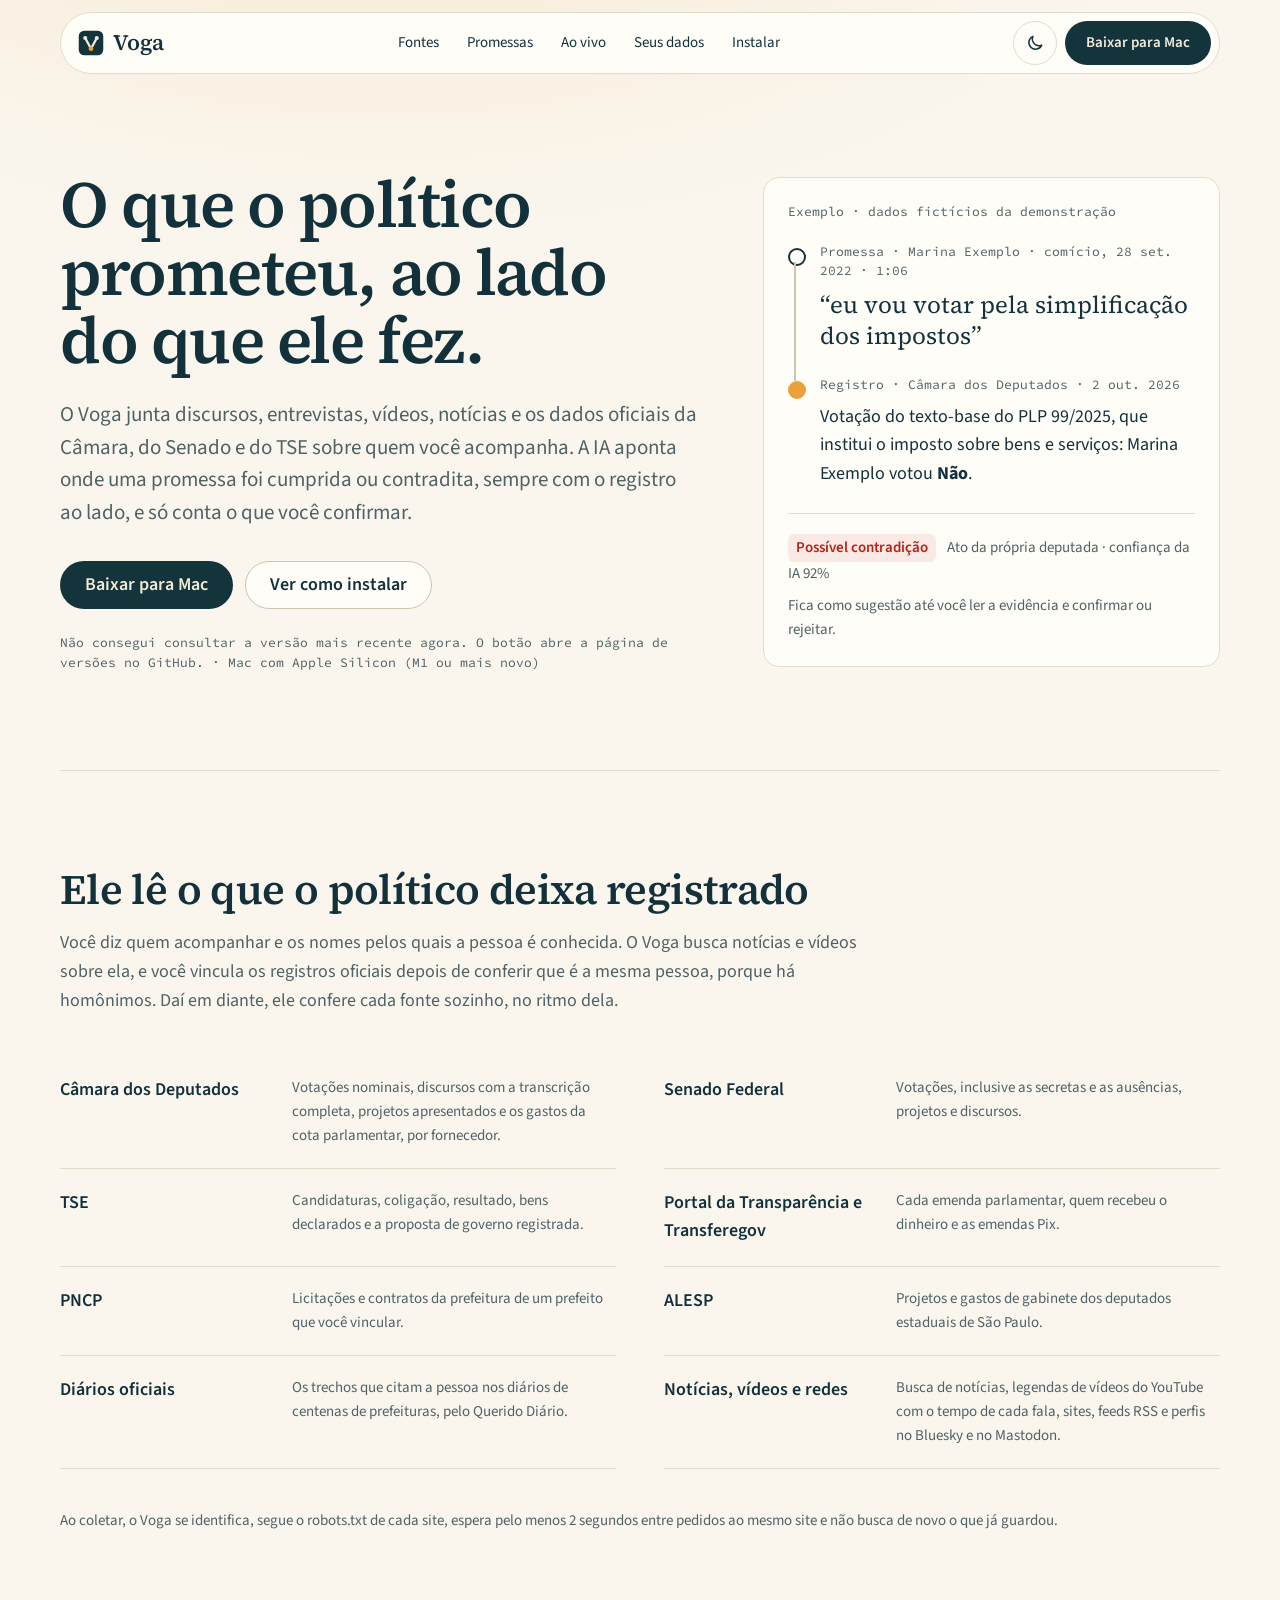
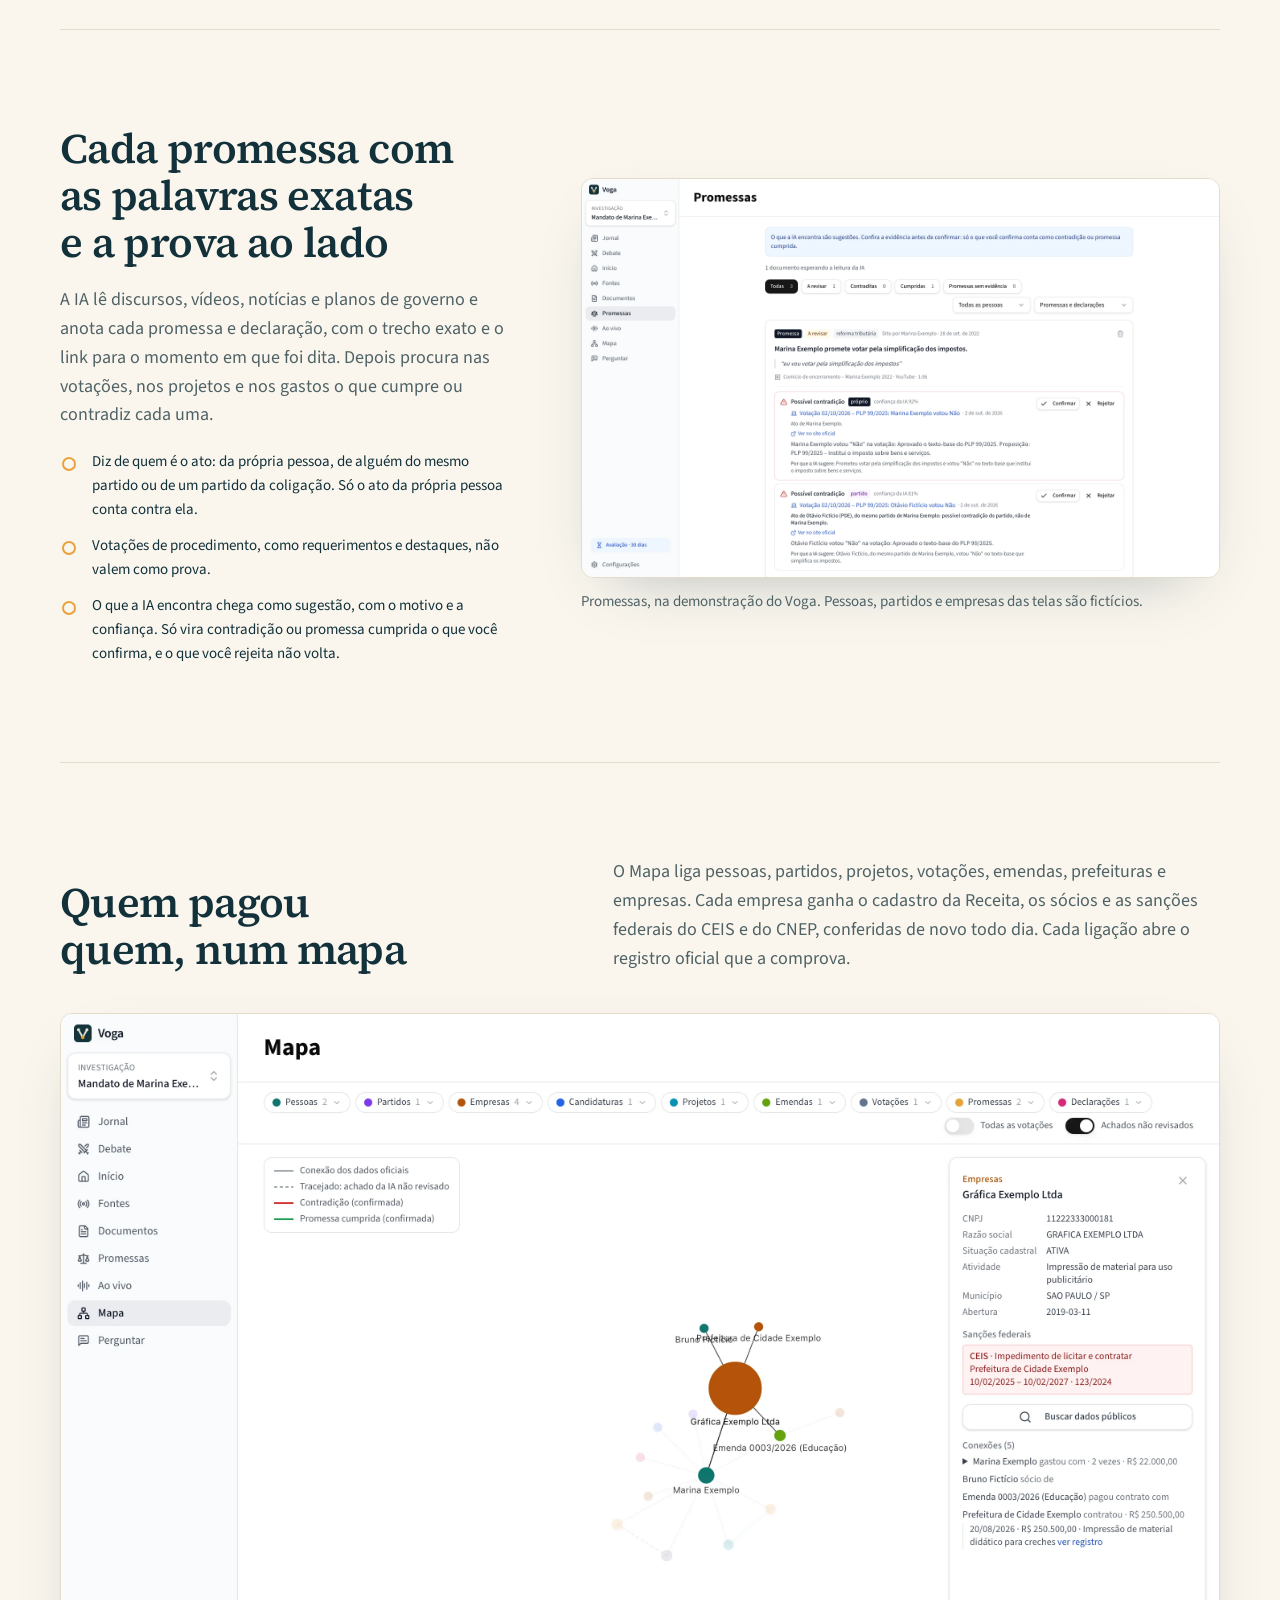
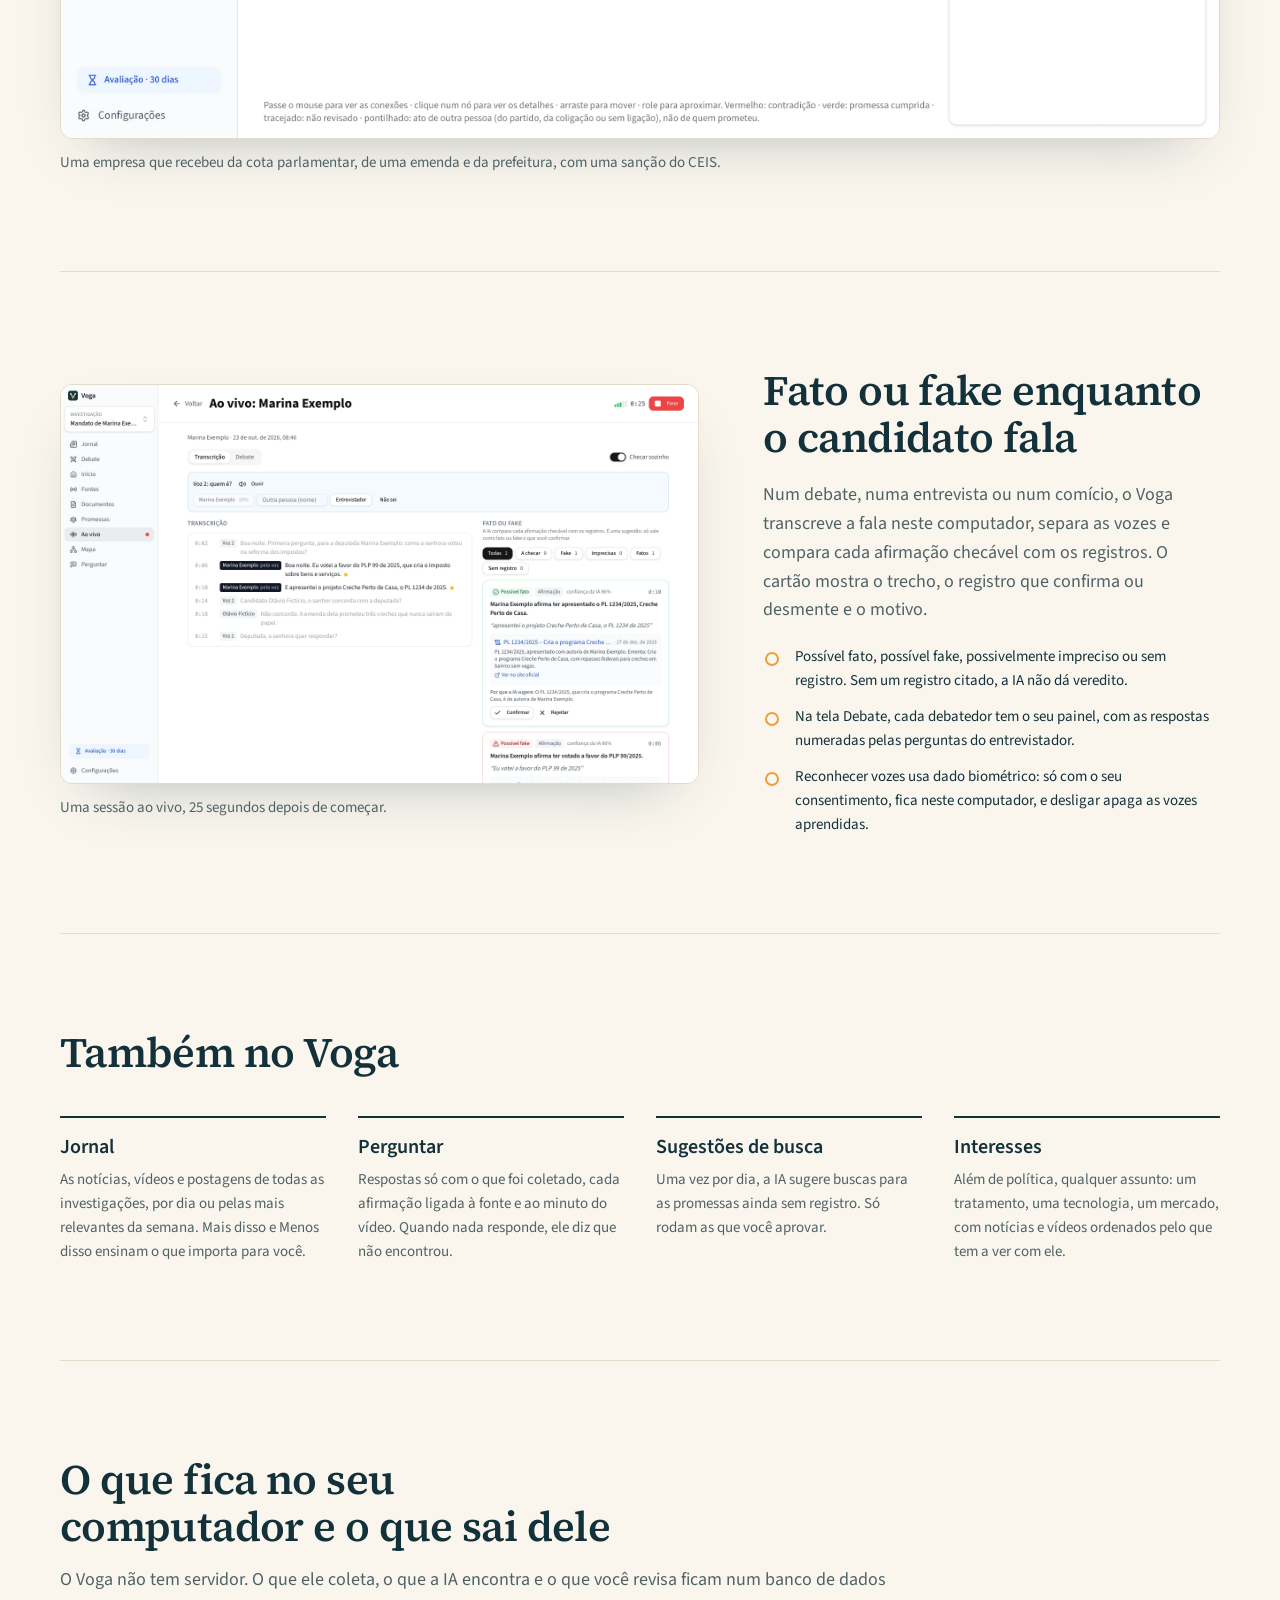
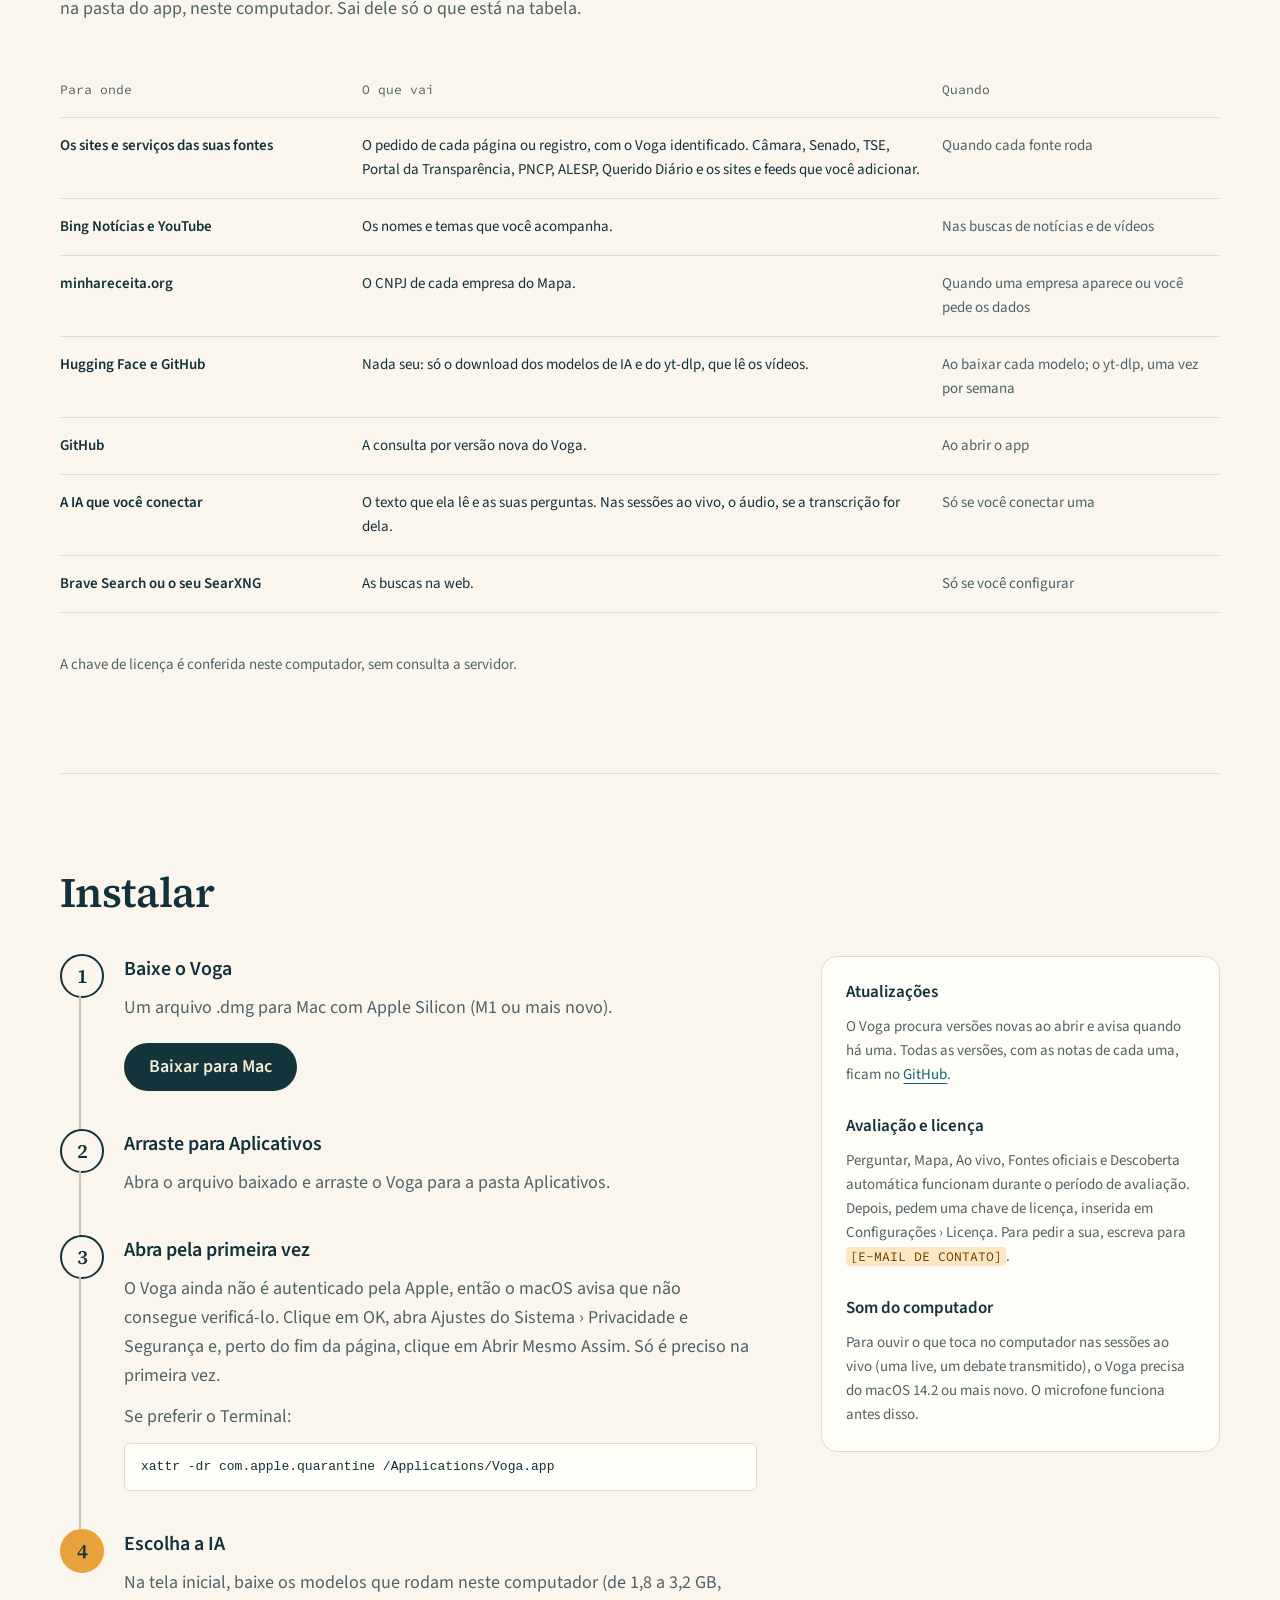
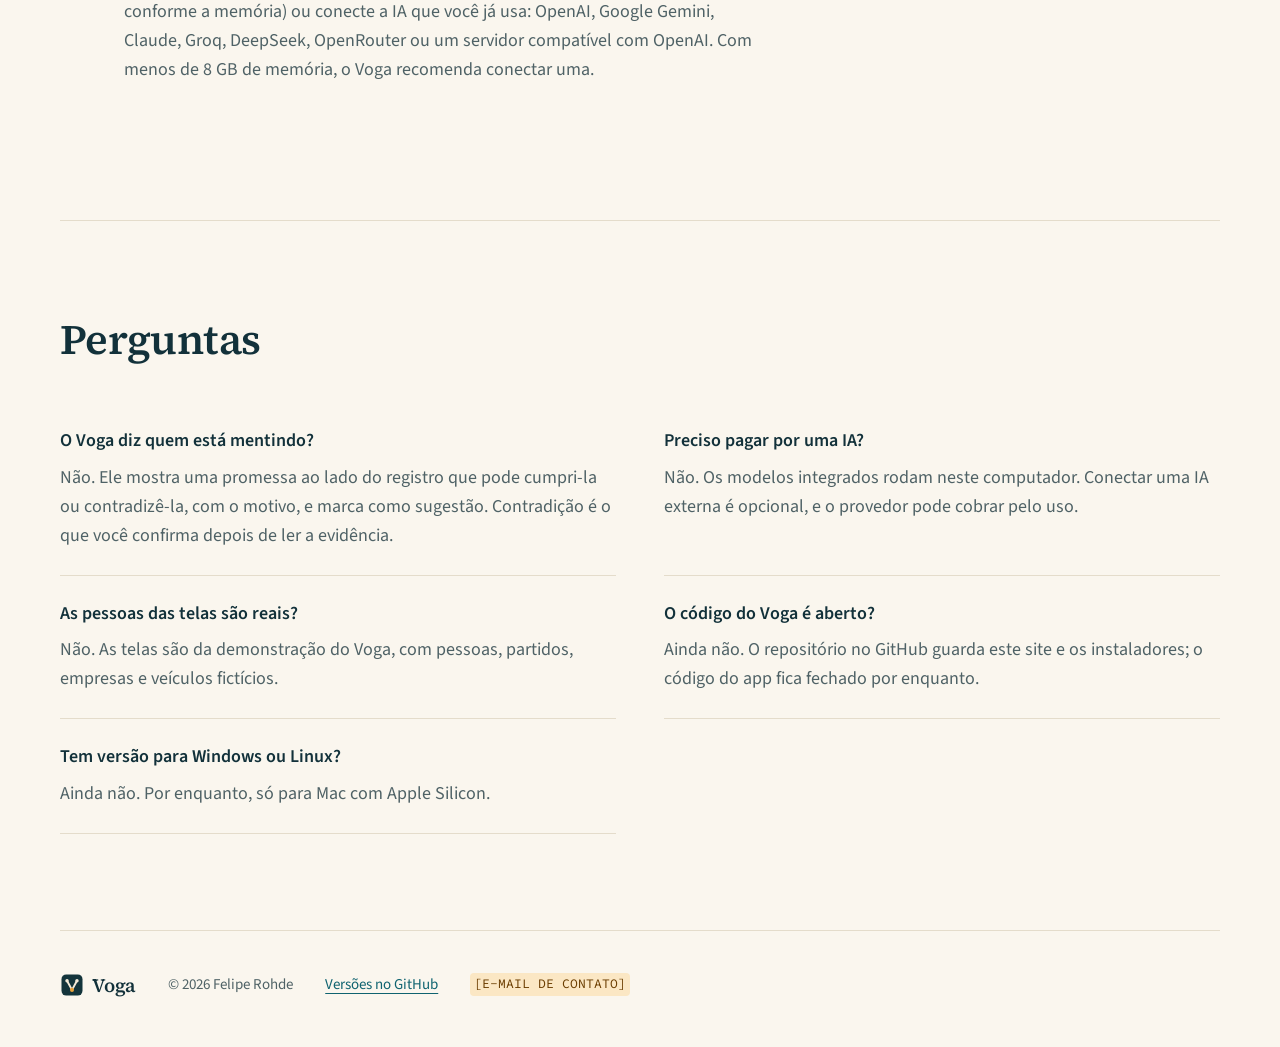
==== site/index.html @ 721013d9 "Voga site" ====
<!doctype html>
<html lang="pt-BR">
<head>
	<meta charset="utf-8">
	<meta name="viewport" content="width=device-width, initial-scale=1">
	<title>Voga: o que o político prometeu, ao lado do que ele fez</title>
	<meta name="description" content="App para Mac que acompanha políticos brasileiros: junta discursos, vídeos, notícias e os dados oficiais da Câmara, do Senado e do TSE e aponta onde uma promessa foi cumprida ou contradita, com o registro ao lado.">
	<link rel="canonical" href="https://feliperohde.github.io/voga/">
	<meta property="og:type" content="website">
	<meta property="og:locale" content="pt_BR">
	<meta property="og:title" content="Voga: o que o político prometeu, ao lado do que ele fez">
	<meta property="og:description" content="Promessas, votos, projetos, gastos e emendas lado a lado, com a prova. Para Mac, com a IA rodando no próprio computador.">
	<meta property="og:url" content="https://feliperohde.github.io/voga/">
	<meta property="og:image" content="https://feliperohde.github.io/voga/screenshots/claims-light.webp">
	<meta name="color-scheme" content="light dark">
	<meta name="theme-color" content="#faf6ee" media="(prefers-color-scheme: light)">
	<meta name="theme-color" content="#0d2329" media="(prefers-color-scheme: dark)">
	<link rel="icon" href="voga-mark.svg" type="image/svg+xml">
	<link rel="icon" href="favicon.png" type="image/png" sizes="32x32">
	<link rel="apple-touch-icon" href="apple-touch-icon.png">
	<link rel="preload" href="fonts/source-serif-4-latin-wght-normal.woff2" as="font" type="font/woff2" crossorigin>
	<link rel="preload" href="fonts/source-sans-3-latin-wght-normal.woff2" as="font" type="font/woff2" crossorigin>
	<link rel="stylesheet" href="styles.css">
	<!-- The visitor's theme, before paint; without one, the CSS follows the system -->
	<script>try { var t = localStorage.getItem('voga-site-theme'); if (t === 'light' || t === 'dark') document.documentElement.dataset.theme = t; } catch (e) {}</script>
	<script type="application/ld+json">{"@context":"https://schema.org","@type":"SoftwareApplication","name":"Voga","operatingSystem":"macOS","applicationCategory":"ReferenceApplication","inLanguage":"pt-BR","url":"https://feliperohde.github.io/voga/","downloadUrl":"https://github.com/feliperohde/voga/releases/latest"}</script>
	<script src="main.js" defer></script>
</head>
<body>
	<a class="skip" href="#main">Pular para o conteúdo</a>

	<header class="header">
		<div class="header-pill">
			<a class="wordmark" href="#top" aria-label="Voga, início da página">
				<img src="voga-mark.svg" alt="" width="28" height="28">Voga
			</a>
			<nav class="nav" aria-label="Seções">
				<a href="#fontes">Fontes</a>
				<a href="#promessas">Promessas</a>
				<a href="#ao-vivo">Ao vivo</a>
				<a href="#dados">Seus dados</a>
				<a href="#instalar">Instalar</a>
			</nav>
			<div class="header-actions">
				<button class="theme-toggle" type="button" data-theme-toggle aria-label="Usar o tema escuro">
					<svg class="icon-moon" viewBox="0 0 24 24" aria-hidden="true"><path d="M20 14.5A8 8 0 0 1 9.5 4a8 8 0 1 0 10.5 10.5Z"/></svg>
					<svg class="icon-sun" viewBox="0 0 24 24" aria-hidden="true"><circle cx="12" cy="12" r="4"/><path d="M12 2.5v2.5M12 19v2.5M2.5 12H5M19 12h2.5M5.3 5.3l1.8 1.8M16.9 16.9l1.8 1.8M5.3 18.7l1.8-1.8M16.9 7.1l1.8-1.8"/></svg>
				</button>
				<a class="button button-small header-download" href="https://github.com/feliperohde/voga/releases/latest" data-download>Baixar para Mac</a>
				<details class="menu">
					<summary aria-label="Abrir o menu"><span class="menu-label">Menu</span><svg viewBox="0 0 24 24" aria-hidden="true"><path d="M4 7h16M4 12h16M4 17h16"/></svg></summary>
					<nav class="menu-panel" aria-label="Seções">
						<a href="#fontes">Fontes</a>
						<a href="#promessas">Promessas</a>
						<a href="#ao-vivo">Ao vivo</a>
						<a href="#dados">Seus dados</a>
						<a href="#instalar">Instalar</a>
						<a class="button" href="https://github.com/feliperohde/voga/releases/latest" data-download>Baixar para Mac</a>
					</nav>
				</details>
			</div>
		</div>
	</header>

	<main id="main">
		<section class="rail hero" id="top">
			<div class="hero-text">
				<h1>O que o político prometeu, ao lado do que ele fez.</h1>
				<p class="lead">O Voga junta discursos, entrevistas, vídeos, notícias e os dados oficiais da Câmara, do Senado e do TSE sobre quem você acompanha. A IA aponta onde uma promessa foi cumprida ou contradita, sempre com o registro ao lado, e só conta o que você confirmar.</p>
				<div class="actions">
					<a class="button" href="https://github.com/feliperohde/voga/releases/latest" data-download>Baixar para Mac</a>
					<a class="button secondary" href="#instalar">Ver como instalar</a>
				</div>
				<p class="download-meta" data-release-meta aria-live="polite">Mac com Apple Silicon (M1 ou mais novo)</p>
			</div>

			<figure class="example" aria-label="Exemplo de promessa ligada a um registro">
				<figcaption class="mono example-label">Exemplo · dados fictícios da demonstração</figcaption>
				<div class="link-chain">
					<div class="node node-claim">
						<p class="mono node-meta">Promessa · Marina Exemplo · comício, 28 set. 2022 · 1:06</p>
						<blockquote>“eu vou votar pela simplificação dos impostos”</blockquote>
					</div>
					<div class="node node-record">
						<p class="mono node-meta">Registro · Câmara dos Deputados · 2 out. 2026</p>
						<p class="record">Votação do texto-base do PLP 99/2025, que institui o imposto sobre bens e serviços: Marina Exemplo votou <strong>Não</strong>.</p>
					</div>
				</div>
				<div class="verdict">
					<p><span class="status status-against">Possível contradição</span> Ato da própria deputada · confiança da IA 92%</p>
					<p class="verdict-note">Fica como sugestão até você ler a evidência e confirmar ou rejeitar.</p>
				</div>
			</figure>
		</section>

		<section class="rail section" id="fontes">
			<div class="section-head">
				<h2>Ele lê o que o político deixa registrado</h2>
				<p>Você diz quem acompanhar e os nomes pelos quais a pessoa é conhecida. O Voga busca notícias e vídeos sobre ela, e você vincula os registros oficiais depois de conferir que é a mesma pessoa, porque há homônimos. Daí em diante, ele confere cada fonte sozinho, no ritmo dela.</p>
			</div>
			<dl class="sources">
				<div><dt>Câmara dos Deputados</dt><dd>Votações nominais, discursos com a transcrição completa, projetos apresentados e os gastos da cota parlamentar, por fornecedor.</dd></div>
				<div><dt>Senado Federal</dt><dd>Votações, inclusive as secretas e as ausências, projetos e discursos.</dd></div>
				<div><dt>TSE</dt><dd>Candidaturas, coligação, resultado, bens declarados e a proposta de governo registrada.</dd></div>
				<div><dt>Portal da Transparência e Transferegov</dt><dd>Cada emenda parlamentar, quem recebeu o dinheiro e as emendas Pix.</dd></div>
				<div><dt>PNCP</dt><dd>Licitações e contratos da prefeitura de um prefeito que você vincular.</dd></div>
				<div><dt>ALESP</dt><dd>Projetos e gastos de gabinete dos deputados estaduais de São Paulo.</dd></div>
				<div><dt>Diários oficiais</dt><dd>Os trechos que citam a pessoa nos diários de centenas de prefeituras, pelo Querido Diário.</dd></div>
				<div><dt>Notícias, vídeos e redes</dt><dd>Busca de notícias, legendas de vídeos do YouTube com o tempo de cada fala, sites, feeds RSS e perfis no Bluesky e no Mastodon.</dd></div>
			</dl>
			<p class="small">Ao coletar, o Voga se identifica, segue o robots.txt de cada site, espera pelo menos 2 segundos entre pedidos ao mesmo site e não busca de novo o que já guardou.</p>
		</section>

		<section class="rail section split" id="promessas">
			<div class="split-text">
				<h2>Cada promessa com as palavras exatas e a prova ao lado</h2>
				<p>A IA lê discursos, vídeos, notícias e planos de governo e anota cada promessa e declaração, com o trecho exato e o link para o momento em que foi dita. Depois procura nas votações, nos projetos e nos gastos o que cumpre ou contradiz cada uma.</p>
				<ul class="points">
					<li>Diz de quem é o ato: da própria pessoa, de alguém do mesmo partido ou de um partido da coligação. Só o ato da própria pessoa conta contra ela.</li>
					<li>Votações de procedimento, como requerimentos e destaques, não valem como prova.</li>
					<li>O que a IA encontra chega como sugestão, com o motivo e a confiança. Só vira contradição ou promessa cumprida o que você confirma, e o que você rejeita não volta.</li>
				</ul>
			</div>
			<figure class="shot">
				<img class="light" src="screenshots/claims-light.webp" width="2880" height="1800" loading="lazy" alt="Tela Promessas do Voga: a promessa de votar pela simplificação dos impostos, com duas possíveis contradições, cada uma com a votação, o motivo e os botões Confirmar e Rejeitar.">
				<img class="dark" src="screenshots/claims-dark.webp" width="2880" height="1800" loading="lazy" alt="Tela Promessas do Voga: a promessa de votar pela simplificação dos impostos, com duas possíveis contradições, cada uma com a votação, o motivo e os botões Confirmar e Rejeitar.">
				<figcaption>Promessas, na demonstração do Voga. Pessoas, partidos e empresas das telas são fictícios.</figcaption>
			</figure>
		</section>

		<section class="rail section" id="mapa">
			<div class="section-head section-head-wide">
				<h2>Quem pagou quem, num mapa</h2>
				<p>O Mapa liga pessoas, partidos, projetos, votações, emendas, prefeituras e empresas. Cada empresa ganha o cadastro da Receita, os sócios e as sanções federais do CEIS e do CNEP, conferidas de novo todo dia. Cada ligação abre o registro oficial que a comprova.</p>
			</div>
			<figure class="shot shot-wide">
				<img class="light" src="screenshots/map-light.webp" width="2880" height="1800" loading="lazy" alt="Mapa do Voga com uma gráfica aberta no painel: razão social, situação ativa, atividade, uma sanção do CEIS, o sócio e os pagamentos de gabinete, de emenda e de contrato da prefeitura.">
				<img class="dark" src="screenshots/map-dark.webp" width="2880" height="1800" loading="lazy" alt="Mapa do Voga com uma gráfica aberta no painel: razão social, situação ativa, atividade, uma sanção do CEIS, o sócio e os pagamentos de gabinete, de emenda e de contrato da prefeitura.">
				<figcaption>Uma empresa que recebeu da cota parlamentar, de uma emenda e da prefeitura, com uma sanção do CEIS.</figcaption>
			</figure>
		</section>

		<section class="rail section split split-reverse" id="ao-vivo">
			<div class="split-text">
				<h2>Fato ou fake enquanto o candidato fala</h2>
				<p>Num debate, numa entrevista ou num comício, o Voga transcreve a fala neste computador, separa as vozes e compara cada afirmação checável com os registros. O cartão mostra o trecho, o registro que confirma ou desmente e o motivo.</p>
				<ul class="points">
					<li>Possível fato, possível fake, possivelmente impreciso ou sem registro. Sem um registro citado, a IA não dá veredito.</li>
					<li>Na tela Debate, cada debatedor tem o seu painel, com as respostas numeradas pelas perguntas do entrevistador.</li>
					<li>Reconhecer vozes usa dado biométrico: só com o seu consentimento, fica neste computador, e desligar apaga as vozes aprendidas.</li>
				</ul>
			</div>
			<figure class="shot">
				<img class="light" src="screenshots/live-light.webp" width="2880" height="1800" loading="lazy" alt="Sessão ao vivo do Voga: a transcrição com quem disse cada fala, a pergunta Voz 2: quem é?, e cartões de possível fato e possível fake com o projeto de lei citado.">
				<img class="dark" src="screenshots/live-dark.webp" width="2880" height="1800" loading="lazy" alt="Sessão ao vivo do Voga: a transcrição com quem disse cada fala, a pergunta Voz 2: quem é?, e cartões de possível fato e possível fake com o projeto de lei citado.">
				<figcaption>Uma sessão ao vivo, 25 segundos depois de começar.</figcaption>
			</figure>
		</section>

		<section class="rail section" id="mais">
			<h2>Também no Voga</h2>
			<ul class="more">
				<li><h3>Jornal</h3><p>As notícias, vídeos e postagens de todas as investigações, por dia ou pelas mais relevantes da semana. Mais disso e Menos disso ensinam o que importa para você.</p></li>
				<li><h3>Perguntar</h3><p>Respostas só com o que foi coletado, cada afirmação ligada à fonte e ao minuto do vídeo. Quando nada responde, ele diz que não encontrou.</p></li>
				<li><h3>Sugestões de busca</h3><p>Uma vez por dia, a IA sugere buscas para as promessas ainda sem registro. Só rodam as que você aprovar.</p></li>
				<li><h3>Interesses</h3><p>Além de política, qualquer assunto: um tratamento, uma tecnologia, um mercado, com notícias e vídeos ordenados pelo que tem a ver com ele.</p></li>
			</ul>
		</section>

		<section class="rail section" id="dados">
			<div class="section-head">
				<h2>O que fica no seu computador e o que sai dele</h2>
				<p>O Voga não tem servidor. O que ele coleta, o que a IA encontra e o que você revisa ficam num banco de dados na pasta do app, neste computador. Sai dele só o que está na tabela.</p>
			</div>
			<div class="table-wrap">
				<table class="data-table">
					<thead>
						<tr><th scope="col">Para onde</th><th scope="col">O que vai</th><th scope="col">Quando</th></tr>
					</thead>
					<tbody>
						<tr><th scope="row">Os sites e serviços das suas fontes</th><td>O pedido de cada página ou registro, com o Voga identificado. Câmara, Senado, TSE, Portal da Transparência, PNCP, ALESP, Querido Diário e os sites e feeds que você adicionar.</td><td>Quando cada fonte roda</td></tr>
						<tr><th scope="row">Bing Notícias e YouTube</th><td>Os nomes e temas que você acompanha.</td><td>Nas buscas de notícias e de vídeos</td></tr>
						<tr><th scope="row">minhareceita.org</th><td>O CNPJ de cada empresa do Mapa.</td><td>Quando uma empresa aparece ou você pede os dados</td></tr>
						<tr><th scope="row">Hugging Face e GitHub</th><td>Nada seu: só o download dos modelos de IA e do yt-dlp, que lê os vídeos.</td><td>Ao baixar cada modelo; o yt-dlp, uma vez por semana</td></tr>
						<tr><th scope="row">GitHub</th><td>A consulta por versão nova do Voga.</td><td>Ao abrir o app</td></tr>
						<tr><th scope="row">A IA que você conectar</th><td>O texto que ela lê e as suas perguntas. Nas sessões ao vivo, o áudio, se a transcrição for dela.</td><td>Só se você conectar uma</td></tr>
						<tr><th scope="row">Brave Search ou o seu SearXNG</th><td>As buscas na web.</td><td>Só se você configurar</td></tr>
					</tbody>
				</table>
			</div>
			<p class="small">A chave de licença é conferida neste computador, sem consulta a servidor.</p>
		</section>

		<section class="rail section install" id="instalar">
			<h2>Instalar</h2>
			<div class="install-grid">
				<ol class="steps">
					<li>
						<h3>Baixe o Voga</h3>
						<p>Um arquivo .dmg para Mac com Apple Silicon (M1 ou mais novo).</p>
						<a class="button" href="https://github.com/feliperohde/voga/releases/latest" data-download>Baixar para Mac</a>
					</li>
					<li>
						<h3>Arraste para Aplicativos</h3>
						<p>Abra o arquivo baixado e arraste o Voga para a pasta Aplicativos.</p>
					</li>
					<li>
						<h3>Abra pela primeira vez</h3>
						<p>O Voga ainda não é autenticado pela Apple, então o macOS avisa que não consegue verificá-lo. Clique em OK, abra Ajustes do Sistema › Privacidade e Segurança e, perto do fim da página, clique em Abrir Mesmo Assim. Só é preciso na primeira vez.</p>
						<p>Se preferir o Terminal:</p>
						<pre class="command"><code>xattr -dr com.apple.quarantine /Applications/Voga.app</code></pre>
					</li>
					<li>
						<h3>Escolha a IA</h3>
						<p>Na tela inicial, baixe os modelos que rodam neste computador (de 1,8 a 3,2 GB, conforme a memória) ou conecte a IA que você já usa: OpenAI, Google Gemini, Claude, Groq, DeepSeek, OpenRouter ou um servidor compatível com OpenAI. Com menos de 8 GB de memória, o Voga recomenda conectar uma.</p>
					</li>
				</ol>
				<aside class="install-notes">
					<h3>Atualizações</h3>
					<p>O Voga procura versões novas ao abrir e avisa quando há uma. Todas as versões, com as notas de cada uma, ficam no <a href="https://github.com/feliperohde/voga/releases">GitHub</a>.</p>
					<h3>Avaliação e licença</h3>
					<p>Perguntar, Mapa, Ao vivo, Fontes oficiais e Descoberta automática funcionam durante o período de avaliação. Depois, pedem uma chave de licença, inserida em Configurações › Licença. Para pedir a sua, escreva para <span class="placeholder">[E-MAIL DE CONTATO]</span>.</p>
					<h3>Som do computador</h3>
					<p>Para ouvir o que toca no computador nas sessões ao vivo (uma live, um debate transmitido), o Voga precisa do macOS 14.2 ou mais novo. O microfone funciona antes disso.</p>
				</aside>
			</div>
		</section>

		<section class="rail section" id="perguntas">
			<h2>Perguntas</h2>
			<dl class="faq">
				<div>
					<dt>O Voga diz quem está mentindo?</dt>
					<dd>Não. Ele mostra uma promessa ao lado do registro que pode cumpri-la ou contradizê-la, com o motivo, e marca como sugestão. Contradição é o que você confirma depois de ler a evidência.</dd>
				</div>
				<div>
					<dt>Preciso pagar por uma IA?</dt>
					<dd>Não. Os modelos integrados rodam neste computador. Conectar uma IA externa é opcional, e o provedor pode cobrar pelo uso.</dd>
				</div>
				<div>
					<dt>As pessoas das telas são reais?</dt>
					<dd>Não. As telas são da demonstração do Voga, com pessoas, partidos, empresas e veículos fictícios.</dd>
				</div>
				<div>
					<dt>O código do Voga é aberto?</dt>
					<dd>Ainda não. O repositório no GitHub guarda este site e os instaladores; o código do app fica fechado por enquanto.</dd>
				</div>
				<div>
					<dt>Tem versão para Windows ou Linux?</dt>
					<dd>Ainda não. Por enquanto, só para Mac com Apple Silicon.</dd>
				</div>
			</dl>
		</section>
	</main>

	<footer class="rail footer">
		<a class="wordmark" href="#top"><img src="voga-mark.svg" alt="" width="24" height="24">Voga</a>
		<span>© 2026 Felipe Rohde</span>
		<a href="https://github.com/feliperohde/voga/releases">Versões no GitHub</a>
		<span class="placeholder">[E-MAIL DE CONTATO]</span>
	</footer>
</body>
</html>
---- site/styles.css ----
/* Voga site. Tokens first: light on :root, dark under the system preference (unless the visitor
   picked light) and under [data-theme=dark]. The colors come from the app's mark: the deep teal
   of its tile, the cream of the V and the amber of its bottom node. Spacing is --space-N = N × 4px. */

@font-face {
	font-family: 'Source Serif 4';
	src: url('fonts/source-serif-4-latin-wght-normal.woff2') format('woff2');
	font-weight: 200 900;
	font-display: swap;
}

@font-face {
	font-family: 'Source Sans 3';
	src: url('fonts/source-sans-3-latin-wght-normal.woff2') format('woff2');
	font-weight: 200 900;
	font-display: swap;
}

@font-face {
	font-family: 'Source Code Pro';
	src: url('fonts/source-code-pro-latin-wght-normal.woff2') format('woff2');
	font-weight: 200 900;
	font-display: swap;
}

:root {
	--page: #faf6ee;
	--surface: #fffdf8;
	--text: #12313a;
	--text-muted: #4f6266;
	--border-color: #e4dccb;
	--border-strong: #cfc4ad;
	--accent-color: #0f6370;
	--button-fill: #13343b;
	--button-hover: #0b2429;
	--on-button: #f3ead8;
	--secondary-fill: #fffdf8;
	--secondary-hover: #f1eadb;
	--node: #e9a23b;
	--node-ring: #12313a;
	--against: #b42318;
	--against-bg: #fbe9e5;
	--glow: rgba(233, 162, 59, .16);
	--shot-shadow: 0 24px 60px -32px rgba(18, 49, 58, .35);
	--placeholder-bg: #fbe7c4;
	--placeholder-text: #6b3d00;

	--font-display: 'Source Serif 4', Georgia, serif;
	--font-body: 'Source Sans 3', system-ui, sans-serif;
	--font-mono: 'Source Code Pro', ui-monospace, monospace;

	--text-mono: 13px;
	--text-sm: 15px;
	--text-base: 18px;
	--text-lead: 21px;
	--text-h3: 20px;
	--text-h2: clamp(30px, 1.8vw + 21px, 42px);
	--text-h1: clamp(40px, 3.4vw + 22px, 66px);

	--space-1: 4px;
	--space-2: 8px;
	--space-3: 12px;
	--space-4: 16px;
	--space-5: 20px;
	--space-6: 24px;
	--space-8: 32px;
	--space-10: 40px;
	--space-12: 48px;
	--space-16: 64px;
	--space-20: 80px;
	--space-24: 96px;
	--space-32: 128px;

	--radius-panel: 16px;
	--radius-shot: 12px;
	--radius-small: 6px;
	--radius-pill: 999px;

	--rail: 1160px;
	--gutter: var(--space-6);
	--dur-color: 150ms;
	color-scheme: light;
}

@media (prefers-color-scheme: dark) {
	:root:not([data-theme=light]) {
		--page: #0d2329;
		--surface: #13343b;
		--text: #f3ead8;
		--text-muted: #b7b8ad;
		--border-color: #24474f;
		--border-strong: #3a6169;
		--accent-color: #f0b85a;
		--button-fill: #e9a23b;
		--button-hover: #f2b968;
		--on-button: #13343b;
		--secondary-fill: #13343b;
		--secondary-hover: #1b414a;
		--node: #e9a23b;
		--node-ring: #f3ead8;
		--against: #ff8f80;
		--against-bg: #3b2a2c;
		--glow: rgba(47, 125, 136, .38);
		--shot-shadow: 0 24px 70px -30px rgba(0, 0, 0, .6);
		--placeholder-bg: #4a3512;
		--placeholder-text: #ffd796;
		color-scheme: dark;
	}
}

:root[data-theme=dark] {
	--page: #0d2329;
	--surface: #13343b;
	--text: #f3ead8;
	--text-muted: #b7b8ad;
	--border-color: #24474f;
	--border-strong: #3a6169;
	--accent-color: #f0b85a;
	--button-fill: #e9a23b;
	--button-hover: #f2b968;
	--on-button: #13343b;
	--secondary-fill: #13343b;
	--secondary-hover: #1b414a;
	--node: #e9a23b;
	--node-ring: #f3ead8;
	--against: #ff8f80;
	--against-bg: #3b2a2c;
	--glow: rgba(47, 125, 136, .38);
	--shot-shadow: 0 24px 70px -30px rgba(0, 0, 0, .6);
	--placeholder-bg: #4a3512;
	--placeholder-text: #ffd796;
	color-scheme: dark;
}

/* Base */
* {
	box-sizing: border-box;
}

html {
	overflow-x: clip;
	scroll-behavior: smooth;
	scroll-padding-top: var(--space-24);
}

body {
	margin: 0;
	overflow-x: clip;
	/* The only glow: at the top of the page, behind the header and the hero */
	background: radial-gradient(1200px 640px at 30% -200px, var(--glow), transparent 70%) no-repeat, var(--page);
	color: var(--text);
	font-family: var(--font-body);
	font-size: var(--text-base);
	line-height: 1.6;
	-webkit-font-smoothing: antialiased;
	transition: background-color var(--dur-color), color var(--dur-color);
}

h1,
h2,
h3,
p,
figure,
blockquote,
dl,
dd,
ol,
ul {
	margin: 0;
}

h1,
h2 {
	min-width: 0;
	font-family: var(--font-display);
	font-weight: 600;
	overflow-wrap: anywhere;
	text-wrap: balance;
}

h1 {
	font-size: var(--text-h1);
	line-height: 1.04;
	letter-spacing: -0.022em;
}

h2 {
	font-size: var(--text-h2);
	line-height: 1.12;
	letter-spacing: -0.015em;
}

h3 {
	font-size: var(--text-h3);
	font-weight: 600;
	line-height: 1.3;
}

a {
	color: var(--accent-color);
	text-underline-offset: 4px;
}

a,
button,
summary {
	transition: color var(--dur-color), background-color var(--dur-color), border-color var(--dur-color);
}

:focus-visible {
	outline: 2px solid var(--accent-color);
	outline-offset: 3px;
}

img {
	display: block;
	max-width: 100%;
	height: auto;
}

.mono {
	font-family: var(--font-mono);
	font-size: var(--text-mono);
	line-height: 1.5;
}

.small {
	color: var(--text-muted);
	font-size: var(--text-sm);
}

.rail {
	width: min(100%, var(--rail) + 2 * var(--gutter));
	margin-inline: auto;
	padding-inline: var(--gutter);
}

.skip {
	position: absolute;
	left: var(--space-4);
	top: -100px;
	z-index: 20;
	padding: var(--space-2) var(--space-4);
	border-radius: var(--radius-pill);
	background: var(--button-fill);
	color: var(--on-button);
}

.skip:focus {
	top: var(--space-4);
}

/* Header: one floating pill, sticky */
.header {
	position: sticky;
	top: var(--space-3);
	z-index: 10;
	padding-inline: var(--space-4);
	margin-top: var(--space-3);
}

.header-pill {
	display: flex;
	align-items: center;
	gap: var(--space-4);
	max-width: var(--rail);
	margin-inline: auto;
	padding: var(--space-2) var(--space-2) var(--space-2) var(--space-4);
	border: 1px solid var(--border-color);
	border-radius: var(--radius-pill);
	background: var(--surface);
}

.wordmark {
	display: inline-flex;
	align-items: center;
	gap: var(--space-2);
	color: var(--text);
	font-family: var(--font-display);
	font-size: 22px;
	font-weight: 600;
	letter-spacing: -0.01em;
	text-decoration: none;
}

.nav {
	display: flex;
	gap: var(--space-1);
	margin-inline: auto;
}

.nav a,
.menu-panel a:not(.button) {
	padding: var(--space-2) var(--space-3);
	border-radius: var(--radius-pill);
	color: var(--text);
	font-size: var(--text-sm);
	text-decoration: none;
}

.nav a:hover,
.menu-panel a:not(.button):hover {
	background: var(--secondary-hover);
}

.header-actions {
	display: flex;
	align-items: center;
	gap: var(--space-2);
}

.theme-toggle,
.menu summary {
	display: inline-grid;
	place-items: center;
	min-width: 44px;
	height: 44px;
	padding: 0;
	border: 1px solid var(--border-color);
	border-radius: var(--radius-pill);
	background: transparent;
	color: var(--text);
	cursor: pointer;
}

.theme-toggle:hover,
.menu summary:hover {
	background: var(--secondary-hover);
}

.theme-toggle svg,
.menu summary svg {
	width: 20px;
	height: 20px;
	fill: none;
	stroke: currentColor;
	stroke-width: 1.8;
	stroke-linecap: round;
	stroke-linejoin: round;
}

/* The icon shows the theme a click switches to */
.icon-sun {
	display: none;
}

:root[data-theme=dark] .icon-sun {
	display: block;
}

:root[data-theme=dark] .icon-moon {
	display: none;
}

@media (prefers-color-scheme: dark) {
	:root:not([data-theme=light]) .icon-sun {
		display: block;
	}

	:root:not([data-theme=light]) .icon-moon {
		display: none;
	}
}

.menu {
	display: none;
	position: relative;
}

.menu summary {
	display: inline-flex;
	gap: var(--space-2);
	padding-inline: var(--space-4);
	list-style: none;
}

.menu summary::-webkit-details-marker {
	display: none;
}

.menu-panel {
	position: absolute;
	right: 0;
	top: calc(100% + var(--space-2));
	display: grid;
	gap: var(--space-1);
	min-width: 220px;
	padding: var(--space-3);
	border: 1px solid var(--border-color);
	border-radius: var(--radius-panel);
	background: var(--surface);
	box-shadow: var(--shot-shadow);
}

.menu-panel .button {
	margin-top: var(--space-2);
}

/* Buttons: name the action; primary is the teal (amber in dark) pill */
.button {
	display: inline-flex;
	align-items: center;
	justify-content: center;
	min-height: 48px;
	padding: var(--space-3) var(--space-6);
	border: 1px solid transparent;
	border-radius: var(--radius-pill);
	background: var(--button-fill);
	color: var(--on-button);
	font-size: var(--text-base);
	font-weight: 600;
	line-height: 1.2;
	text-decoration: none;
}

.button:hover {
	background: var(--button-hover);
}

.button:active {
	transform: translateY(1px);
}

.button.secondary {
	border-color: var(--border-strong);
	background: var(--secondary-fill);
	color: var(--text);
}

.button.secondary:hover {
	background: var(--secondary-hover);
}

.button-small {
	min-height: 44px;
	padding: var(--space-2) var(--space-5);
	font-size: var(--text-sm);
}

/* Hero: the claim on the left, the example of a promise tied to a record on the right */
.hero {
	display: grid;
	grid-template-columns: minmax(0, 7fr) minmax(0, 5fr);
	align-items: center;
	gap: var(--space-16);
	padding-top: var(--space-24);
	padding-bottom: var(--space-24);
}

.hero-text {
	display: grid;
	gap: var(--space-6);
}

.lead {
	max-width: 36em;
	color: var(--text-muted);
	font-size: var(--text-lead);
	line-height: 1.55;
}

.actions {
	display: flex;
	flex-wrap: wrap;
	gap: var(--space-3);
	margin-top: var(--space-2);
}

.download-meta {
	color: var(--text-muted);
	font-family: var(--font-mono);
	font-size: var(--text-mono);
}

.example {
	padding: var(--space-6);
	border: 1px solid var(--border-color);
	border-radius: var(--radius-panel);
	background: var(--surface);
}

.example-label {
	margin-bottom: var(--space-5);
	color: var(--text-muted);
}

/* The motif, from the mark: a node for the promise and an amber node for the record, joined by a line */
.link-chain {
	display: grid;
	gap: var(--space-6);
}

/* The line runs from under the promise's node, through the gap, to the record's node */
.node-claim::after {
	content: '';
	position: absolute;
	left: 6px;
	top: 20px;
	bottom: calc(-1 * var(--space-6) - 6px);
	border-left: 2px solid var(--border-strong);
}

.node {
	position: relative;
	padding-left: var(--space-8);
}

.node::before {
	content: '';
	position: absolute;
	left: 0;
	top: 6px;
	width: 14px;
	height: 14px;
	border: 2px solid var(--node-ring);
	border-radius: 50%;
	background: var(--surface);
}

.node-record::before {
	border-color: var(--node);
	background: var(--node);
}

.node-meta {
	color: var(--text-muted);
}

.node blockquote {
	margin-top: var(--space-2);
	font-family: var(--font-display);
	font-size: 24px;
	line-height: 1.3;
}

.record {
	margin-top: var(--space-2);
}

.verdict {
	display: grid;
	gap: var(--space-2);
	margin-top: var(--space-6);
	padding-top: var(--space-5);
	border-top: 1px solid var(--border-color);
	font-size: var(--text-sm);
	color: var(--text-muted);
}

.status {
	display: inline-block;
	margin-right: var(--space-2);
	padding: 2px var(--space-2);
	border-radius: var(--radius-small);
	font-weight: 600;
}

.status-against {
	background: var(--against-bg);
	color: var(--against);
}

/* Sections */
.section {
	display: grid;
	gap: var(--space-10);
	padding-top: var(--space-24);
	padding-bottom: var(--space-24);
	/* A hairline as wide as the content, not the gutters */
	background: linear-gradient(var(--border-color), var(--border-color)) no-repeat center top / calc(100% - 2 * var(--gutter)) 1px;
}

.section-head {
	display: grid;
	gap: var(--space-4);
	max-width: 46em;
}

.section-head p {
	color: var(--text-muted);
}

.section-head-wide {
	grid-template-columns: minmax(0, 5fr) minmax(0, 6fr);
	align-items: end;
	gap: var(--space-12);
	max-width: none;
}

.sources {
	display: grid;
	grid-template-columns: repeat(2, minmax(0, 1fr));
	column-gap: var(--space-12);
}

.sources div {
	display: grid;
	grid-template-columns: minmax(0, 2fr) minmax(0, 3fr);
	align-content: start;
	gap: var(--space-4);
	padding: var(--space-5) 0;
	border-bottom: 1px solid var(--border-color);
}

.sources dt {
	font-weight: 600;
}

.sources dd {
	color: var(--text-muted);
	font-size: var(--text-sm);
}

/* Text against proof: the claim on one side, the app on the other */
.split {
	grid-template-columns: minmax(0, 5fr) minmax(0, 7fr);
	align-items: center;
	gap: var(--space-16);
}

.split-reverse {
	grid-template-columns: minmax(0, 7fr) minmax(0, 5fr);
}

.split-reverse .split-text {
	order: 2;
}

.split-text {
	display: grid;
	gap: var(--space-5);
}

.split-text > p {
	color: var(--text-muted);
}

.points {
	display: grid;
	gap: var(--space-3);
	padding: 0;
	list-style: none;
}

.points li {
	position: relative;
	padding-left: var(--space-8);
	font-size: var(--text-sm);
}

.points li::before {
	content: '';
	position: absolute;
	left: 2px;
	top: 7px;
	width: 10px;
	height: 10px;
	border: 2px solid var(--node);
	border-radius: 50%;
}

.shot {
	display: grid;
	gap: var(--space-3);
}

.shot img {
	width: 100%;
	border: 1px solid var(--border-color);
	border-radius: var(--radius-shot);
	/* The app's window sits above the page */
	box-shadow: var(--shot-shadow);
}

.shot figcaption {
	color: var(--text-muted);
	font-size: var(--text-sm);
}

/* Each screenshot comes in the page's theme */
.shot .dark {
	display: none;
}

:root[data-theme=dark] .shot .light {
	display: none;
}

:root[data-theme=dark] .shot .dark {
	display: block;
}

@media (prefers-color-scheme: dark) {
	:root:not([data-theme=light]) .shot .light {
		display: none;
	}

	:root:not([data-theme=light]) .shot .dark {
		display: block;
	}
}

.more {
	display: grid;
	grid-template-columns: repeat(4, minmax(0, 1fr));
	gap: var(--space-8);
	padding: 0;
	list-style: none;
}

.more li {
	display: grid;
	align-content: start;
	gap: var(--space-2);
	padding-top: var(--space-4);
	border-top: 2px solid var(--text);
}

.more p {
	color: var(--text-muted);
	font-size: var(--text-sm);
}

/* Where data goes */
.table-wrap {
	overflow-x: auto;
}

.data-table {
	width: 100%;
	border-collapse: collapse;
	font-size: var(--text-sm);
}

.data-table th,
.data-table td {
	padding: var(--space-4) var(--space-4) var(--space-4) 0;
	border-bottom: 1px solid var(--border-color);
	text-align: left;
	vertical-align: top;
}

.data-table thead th {
	color: var(--text-muted);
	font-family: var(--font-mono);
	font-size: var(--text-mono);
	font-weight: 400;
}

.data-table tbody th {
	width: 26%;
	font-weight: 600;
}

.data-table td:last-child {
	width: 24%;
	color: var(--text-muted);
}

/* Install */
.install-grid {
	display: grid;
	grid-template-columns: minmax(0, 7fr) minmax(0, 4fr);
	gap: var(--space-16);
}

.steps {
	display: grid;
	gap: 0;
	padding: 0;
	list-style: none;
	counter-reset: step;
}

/* The steps are a chain of nodes, like the example: each number sits on the line to the next */
.steps li {
	position: relative;
	display: grid;
	gap: var(--space-3);
	padding: 0 0 var(--space-10) var(--space-16);
	counter-increment: step;
}

.steps li::before {
	content: counter(step);
	position: absolute;
	left: 0;
	top: -2px;
	display: grid;
	place-items: center;
	width: 40px;
	height: 40px;
	border: 2px solid var(--node-ring);
	border-radius: 50%;
	background: var(--page);
	font-family: var(--font-display);
	font-size: 20px;
	font-weight: 600;
}

.steps li:last-child::before {
	border-color: var(--node);
	background: var(--node);
	color: #13343b;
}

.steps li:not(:last-child)::after {
	content: '';
	position: absolute;
	left: 19px;
	top: 40px;
	bottom: 0;
	border-left: 2px solid var(--border-strong);
}

.steps p {
	color: var(--text-muted);
}

.steps .button {
	justify-self: start;
	margin-top: var(--space-2);
}

.command {
	margin: 0;
	padding: var(--space-3) var(--space-4);
	/* Wrapped, so the whole command shows on a phone; copying it still gives one line */
	white-space: pre-wrap;
	overflow-wrap: anywhere;
	border: 1px solid var(--border-color);
	border-radius: var(--radius-small);
	background: var(--surface);
	font-family: var(--font-mono);
	font-size: var(--text-mono);
}

.install-notes {
	display: grid;
	align-self: start;
	align-content: start;
	gap: var(--space-3);
	padding: var(--space-6);
	border: 1px solid var(--border-color);
	border-radius: var(--radius-panel);
	background: var(--surface);
}

.install-notes h3 {
	font-size: 17px;
}

.install-notes h3:not(:first-child) {
	margin-top: var(--space-4);
}

.install-notes p {
	color: var(--text-muted);
	font-size: var(--text-sm);
}

/* Questions */
.faq {
	display: grid;
	grid-template-columns: repeat(2, minmax(0, 1fr));
	column-gap: var(--space-12);
}

.faq div {
	display: grid;
	align-content: start;
	gap: var(--space-2);
	padding: var(--space-6) 0;
	border-bottom: 1px solid var(--border-color);
}

.faq dt {
	font-weight: 600;
}

.faq dd {
	color: var(--text-muted);
}

/* A value still to be given: shown as what it is */
.placeholder {
	padding: 1px var(--space-1);
	border-radius: 4px;
	background: var(--placeholder-bg);
	color: var(--placeholder-text);
	font-family: var(--font-mono);
	font-size: var(--text-mono);
}

/* Footer: one line */
.footer {
	display: flex;
	flex-wrap: wrap;
	align-items: center;
	gap: var(--space-3) var(--space-8);
	padding-top: var(--space-10);
	padding-bottom: var(--space-12);
	background: linear-gradient(var(--border-color), var(--border-color)) no-repeat center top / calc(100% - 2 * var(--gutter)) 1px;
	color: var(--text-muted);
	font-size: var(--text-sm);
}

.footer .wordmark {
	font-size: 19px;
}

/* Below 1000px the nav moves into the menu */
@media (max-width: 999px) {
	.nav,
	.header-download {
		display: none;
	}

	.menu {
		display: block;
	}

	.header-actions {
		margin-left: auto;
	}

	.hero,
	.split,
	.split-reverse,
	.install-grid {
		grid-template-columns: minmax(0, 1fr);
		gap: var(--space-12);
	}

	.split-reverse .split-text {
		order: 0;
	}

	.section-head-wide {
		grid-template-columns: minmax(0, 1fr);
		gap: var(--space-4);
	}

	.more {
		grid-template-columns: repeat(2, minmax(0, 1fr));
	}
}

@media (max-width: 767px) {
	:root {
		--gutter: var(--space-4);
		--text-base: 17px;
		--text-lead: 19px;
	}

	.hero {
		padding-top: var(--space-16);
		padding-bottom: var(--space-16);
	}

	.section {
		padding-top: var(--space-16);
		padding-bottom: var(--space-16);
	}

	.sources,
	.faq {
		grid-template-columns: minmax(0, 1fr);
	}

	.sources div {
		grid-template-columns: minmax(0, 1fr);
		gap: var(--space-1);
	}

	.more {
		grid-template-columns: minmax(0, 1fr);
	}

	.example {
		padding: var(--space-5);
	}

	.node blockquote {
		font-size: 21px;
	}

	.steps li {
		padding-left: calc(40px + var(--space-4));
	}

	/* The table becomes one block per destination */
	.data-table thead {
		display: none;
	}

	.data-table tr {
		display: grid;
		gap: var(--space-1);
		padding: var(--space-4) 0;
		border-bottom: 1px solid var(--border-color);
	}

	.data-table th,
	.data-table td,
	.data-table tbody th,
	.data-table td:last-child {
		width: auto;
		padding: 0;
		border: 0;
	}
}

@media (max-width: 399px) {
	.menu-label {
		display: none;
	}

	.menu summary {
		padding-inline: 0;
	}
}

@media (prefers-reduced-motion: reduce) {
	html {
		scroll-behavior: auto;
	}

	*,
	*::before,
	*::after {
		transition: none !important;
	}

	.button:active {
		transform: none;
	}
}
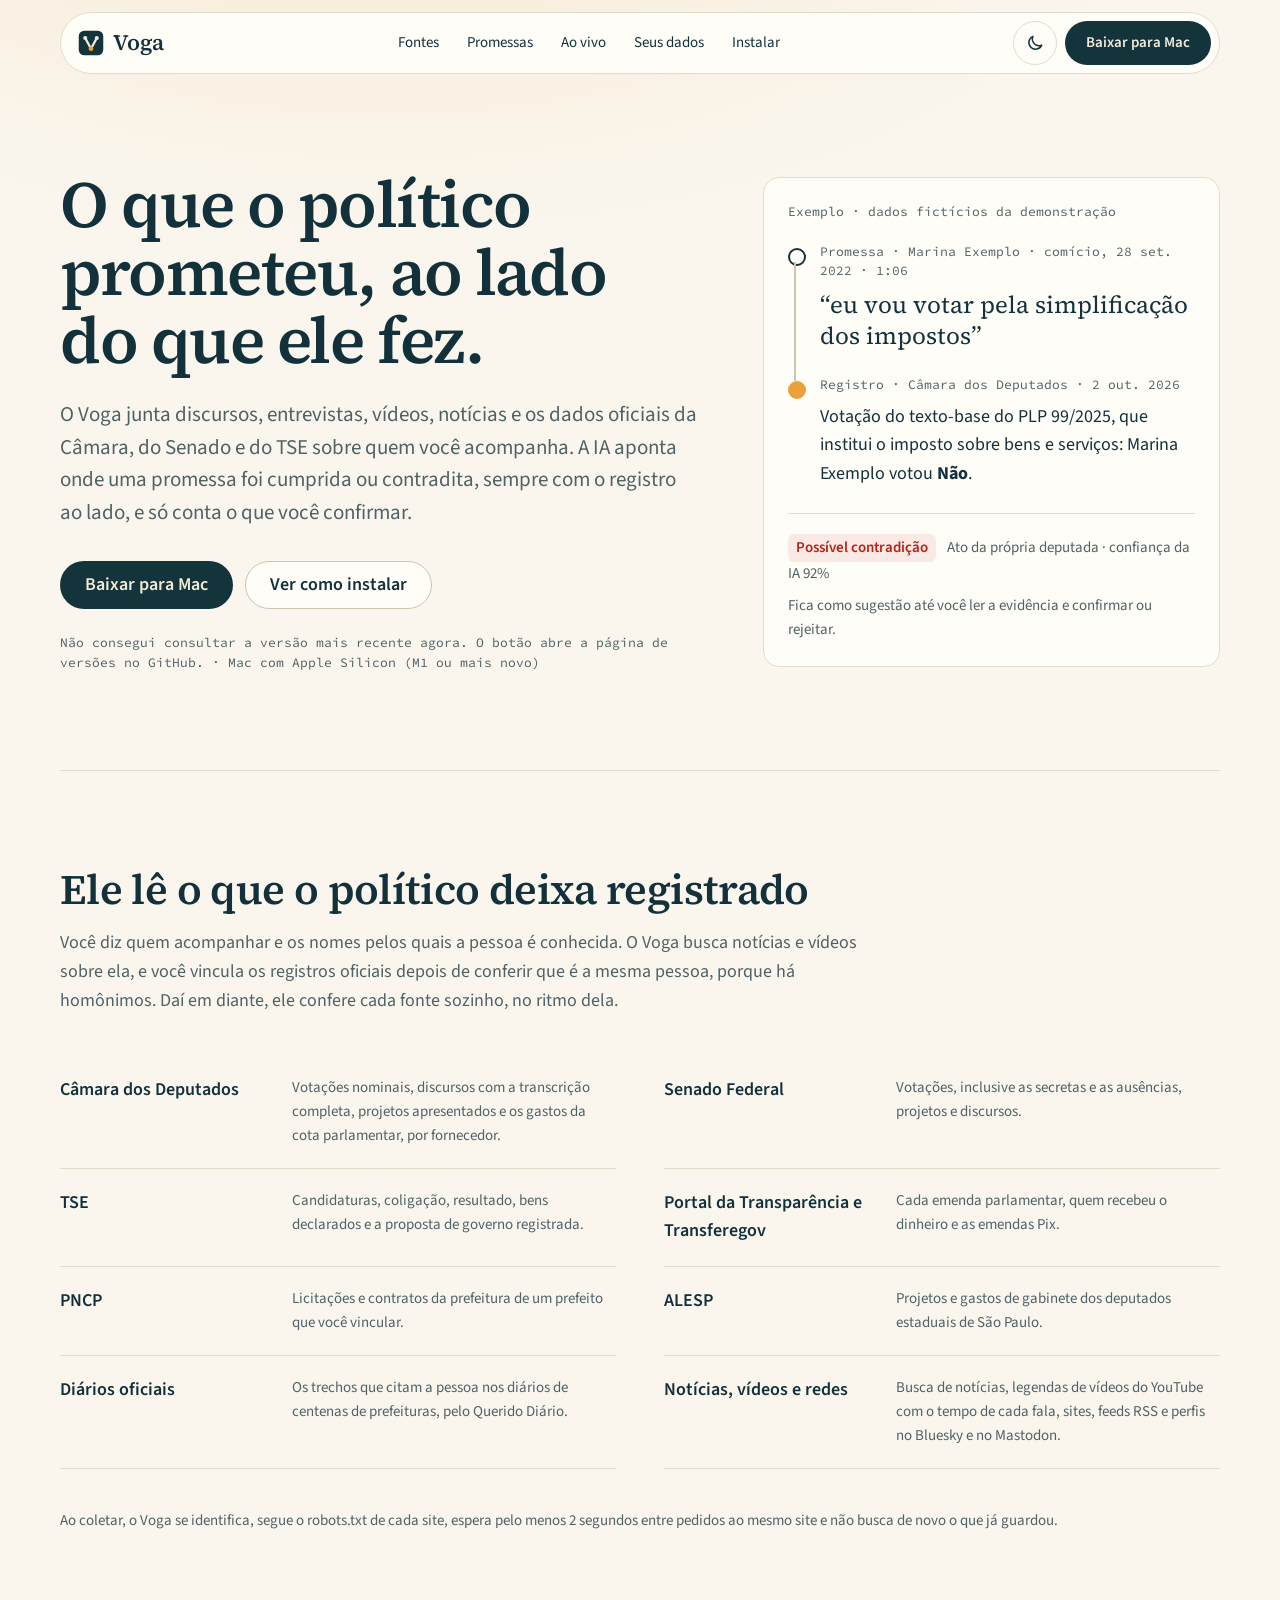
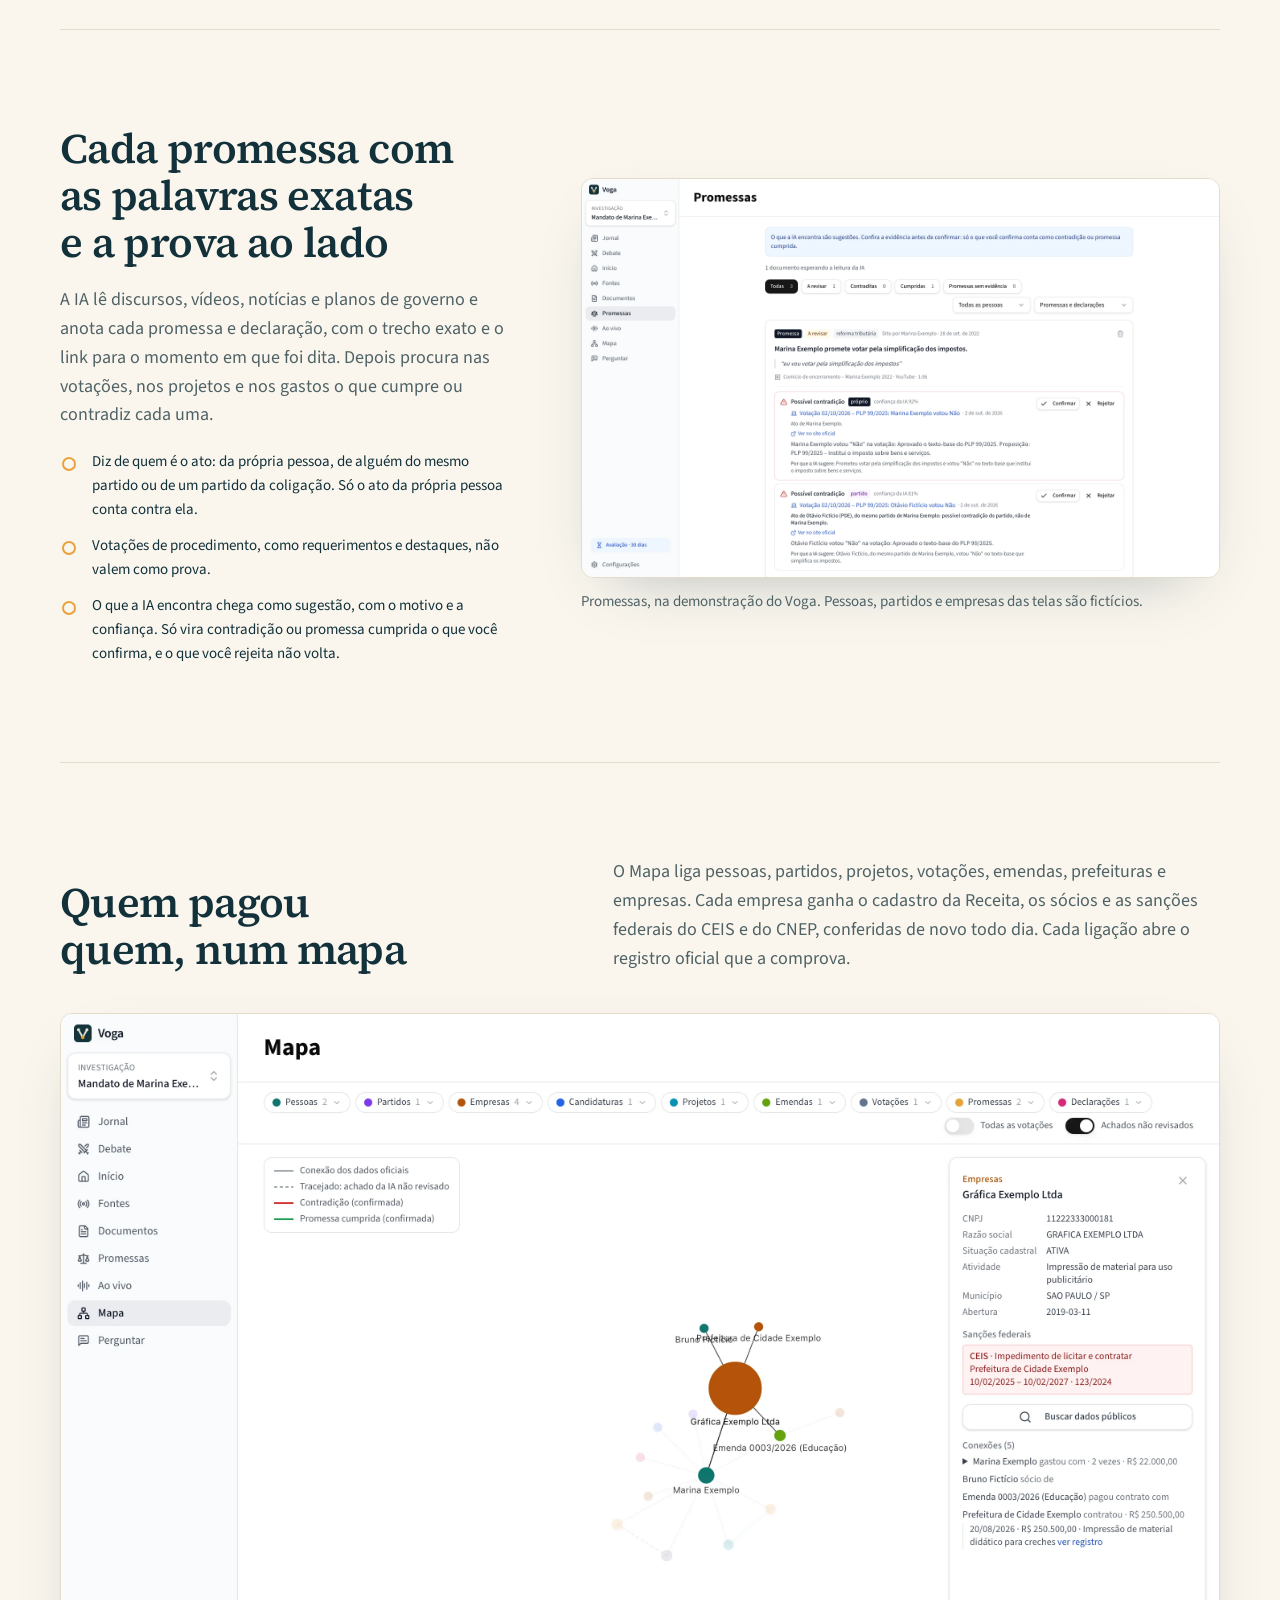
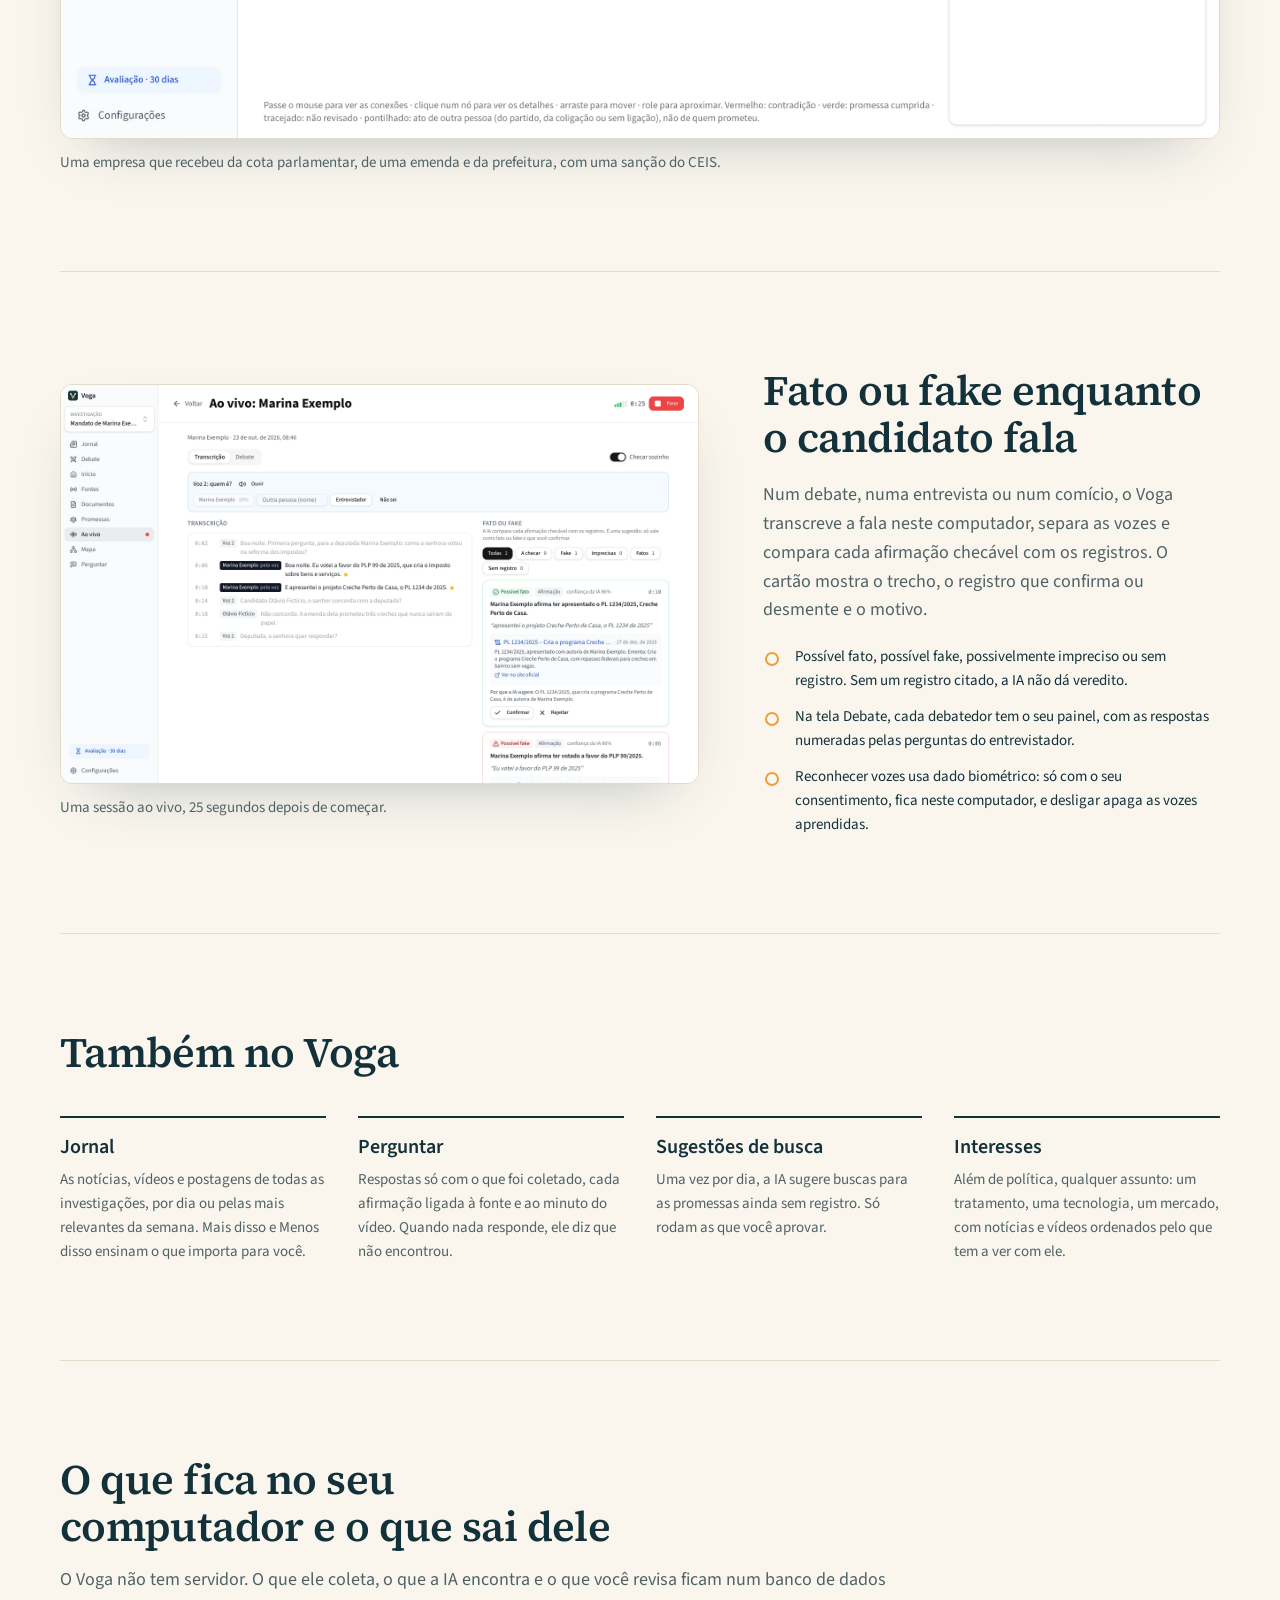
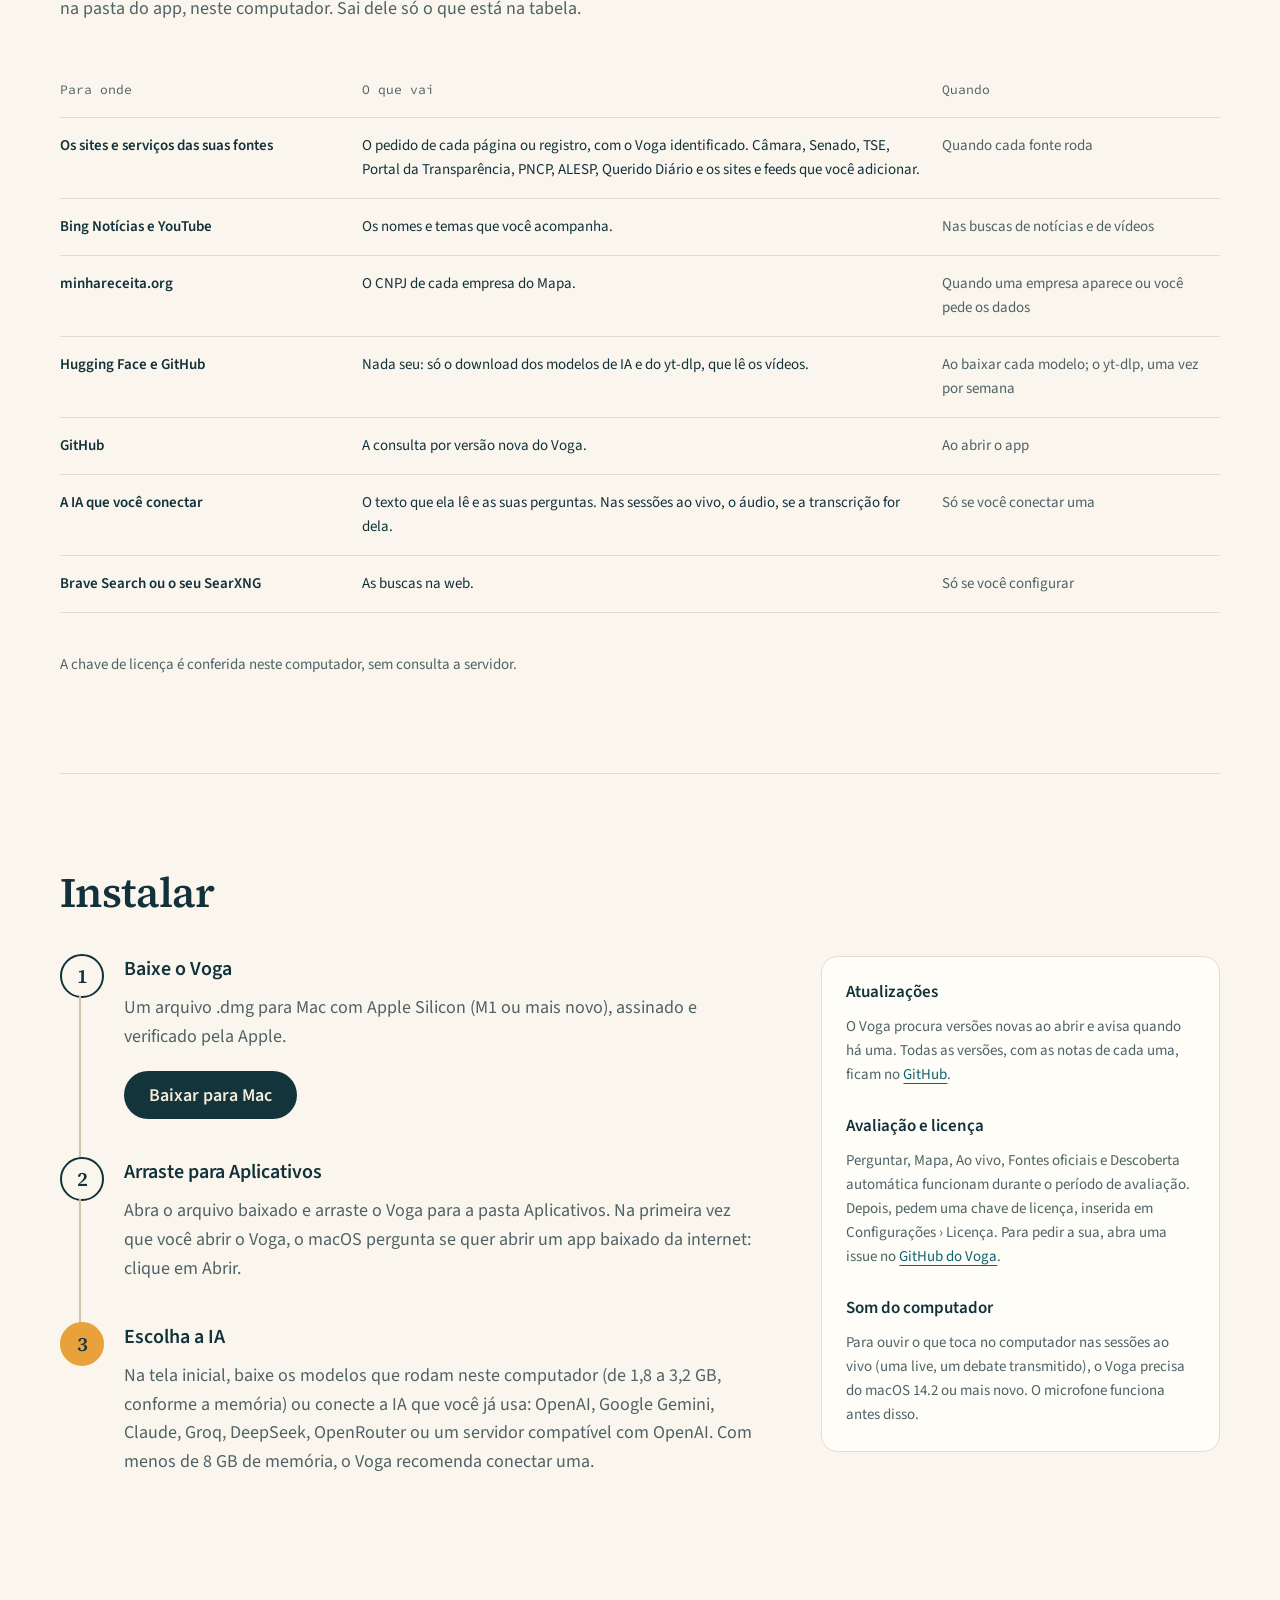
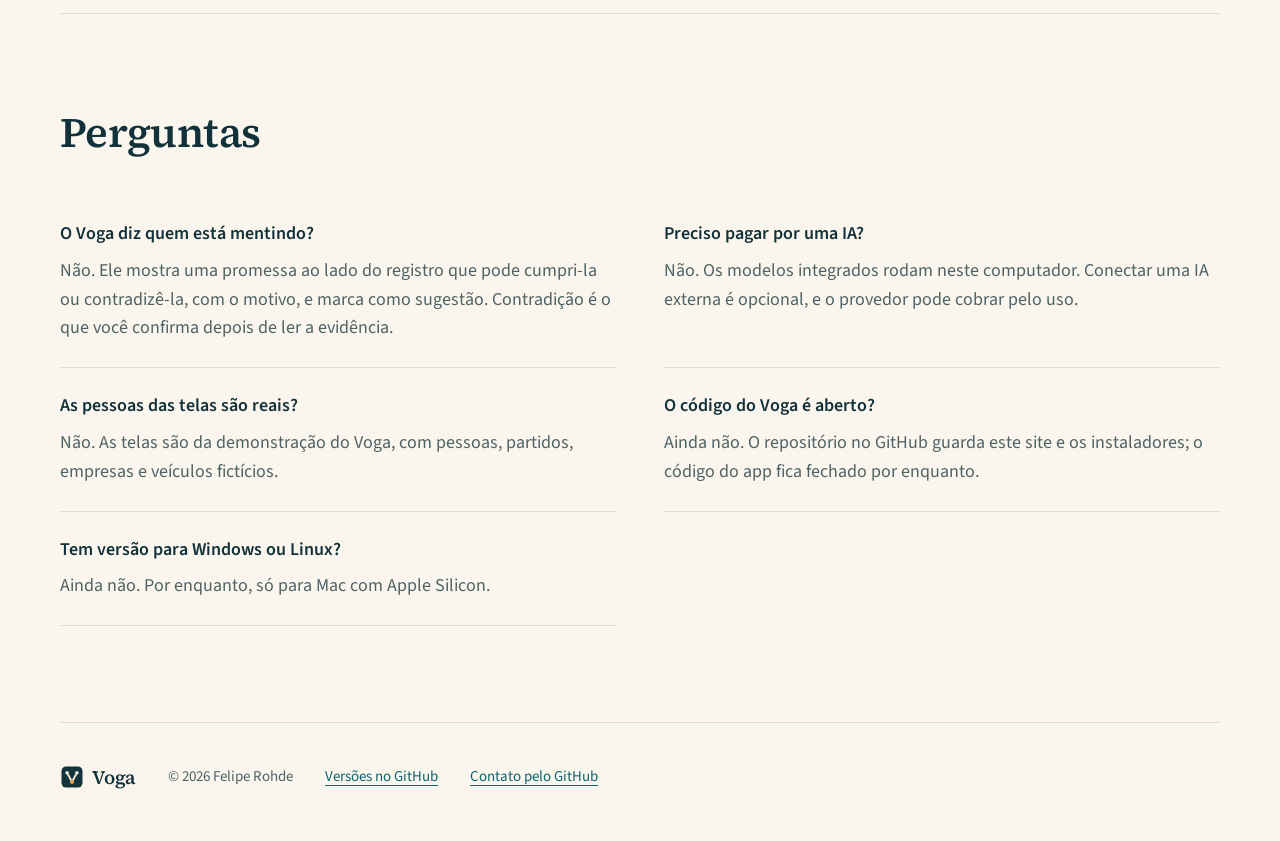
==== commit 45bc6a08: "Voga site copy" ====
--- a/site/index.html
+++ b/site/index.html
@@ -197,18 +197,12 @@
 				<ol class="steps">
 					<li>
 						<h3>Baixe o Voga</h3>
-						<p>Um arquivo .dmg para Mac com Apple Silicon (M1 ou mais novo).</p>
+						<p>Um arquivo .dmg para Mac com Apple Silicon (M1 ou mais novo), assinado e verificado pela Apple.</p>
 						<a class="button" href="https://github.com/feliperohde/voga/releases/latest" data-download>Baixar para Mac</a>
 					</li>
 					<li>
 						<h3>Arraste para Aplicativos</h3>
-						<p>Abra o arquivo baixado e arraste o Voga para a pasta Aplicativos.</p>
-					</li>
-					<li>
-						<h3>Abra pela primeira vez</h3>
-						<p>O Voga ainda não é autenticado pela Apple, então o macOS avisa que não consegue verificá-lo. Clique em OK, abra Ajustes do Sistema › Privacidade e Segurança e, perto do fim da página, clique em Abrir Mesmo Assim. Só é preciso na primeira vez.</p>
-						<p>Se preferir o Terminal:</p>
-						<pre class="command"><code>xattr -dr com.apple.quarantine /Applications/Voga.app</code></pre>
+						<p>Abra o arquivo baixado e arraste o Voga para a pasta Aplicativos. Na primeira vez que você abrir o Voga, o macOS pergunta se quer abrir um app baixado da internet: clique em Abrir.</p>
 					</li>
 					<li>
 						<h3>Escolha a IA</h3>
@@ -219,7 +213,7 @@
 					<h3>Atualizações</h3>
 					<p>O Voga procura versões novas ao abrir e avisa quando há uma. Todas as versões, com as notas de cada uma, ficam no <a href="https://github.com/feliperohde/voga/releases">GitHub</a>.</p>
 					<h3>Avaliação e licença</h3>
-					<p>Perguntar, Mapa, Ao vivo, Fontes oficiais e Descoberta automática funcionam durante o período de avaliação. Depois, pedem uma chave de licença, inserida em Configurações › Licença. Para pedir a sua, escreva para <span class="placeholder">[E-MAIL DE CONTATO]</span>.</p>
+					<p>Perguntar, Mapa, Ao vivo, Fontes oficiais e Descoberta automática funcionam durante o período de avaliação. Depois, pedem uma chave de licença, inserida em Configurações › Licença. Para pedir a sua, abra uma issue no <a href="https://github.com/feliperohde/voga/issues">GitHub do Voga</a>.</p>
 					<h3>Som do computador</h3>
 					<p>Para ouvir o que toca no computador nas sessões ao vivo (uma live, um debate transmitido), o Voga precisa do macOS 14.2 ou mais novo. O microfone funciona antes disso.</p>
 				</aside>
@@ -257,7 +251,7 @@
 		<a class="wordmark" href="#top"><img src="voga-mark.svg" alt="" width="24" height="24">Voga</a>
 		<span>© 2026 Felipe Rohde</span>
 		<a href="https://github.com/feliperohde/voga/releases">Versões no GitHub</a>
-		<span class="placeholder">[E-MAIL DE CONTATO]</span>
+		<a href="https://github.com/feliperohde/voga/issues">Contato pelo GitHub</a>
 	</footer>
 </body>
 </html>
--- a/site/styles.css
+++ b/site/styles.css
@@ -42,8 +42,6 @@
 	--against-bg: #fbe9e5;
 	--glow: rgba(233, 162, 59, .16);
 	--shot-shadow: 0 24px 60px -32px rgba(18, 49, 58, .35);
-	--placeholder-bg: #fbe7c4;
-	--placeholder-text: #6b3d00;
 
 	--font-display: 'Source Serif 4', Georgia, serif;
 	--font-body: 'Source Sans 3', system-ui, sans-serif;
@@ -102,8 +100,6 @@
 		--against-bg: #3b2a2c;
 		--glow: rgba(47, 125, 136, .38);
 		--shot-shadow: 0 24px 70px -30px rgba(0, 0, 0, .6);
-		--placeholder-bg: #4a3512;
-		--placeholder-text: #ffd796;
 		color-scheme: dark;
 	}
 }
@@ -127,8 +123,6 @@
 	--against-bg: #3b2a2c;
 	--glow: rgba(47, 125, 136, .38);
 	--shot-shadow: 0 24px 70px -30px rgba(0, 0, 0, .6);
-	--placeholder-bg: #4a3512;
-	--placeholder-text: #ffd796;
 	color-scheme: dark;
 }
 
@@ -822,19 +816,6 @@
 	margin-top: var(--space-2);
 }
 
-.command {
-	margin: 0;
-	padding: var(--space-3) var(--space-4);
-	/* Wrapped, so the whole command shows on a phone; copying it still gives one line */
-	white-space: pre-wrap;
-	overflow-wrap: anywhere;
-	border: 1px solid var(--border-color);
-	border-radius: var(--radius-small);
-	background: var(--surface);
-	font-family: var(--font-mono);
-	font-size: var(--text-mono);
-}
-
 .install-notes {
 	display: grid;
 	align-self: start;
@@ -880,16 +861,6 @@
 
 .faq dd {
 	color: var(--text-muted);
-}
-
-/* A value still to be given: shown as what it is */
-.placeholder {
-	padding: 1px var(--space-1);
-	border-radius: 4px;
-	background: var(--placeholder-bg);
-	color: var(--placeholder-text);
-	font-family: var(--font-mono);
-	font-size: var(--text-mono);
 }
 
 /* Footer: one line */
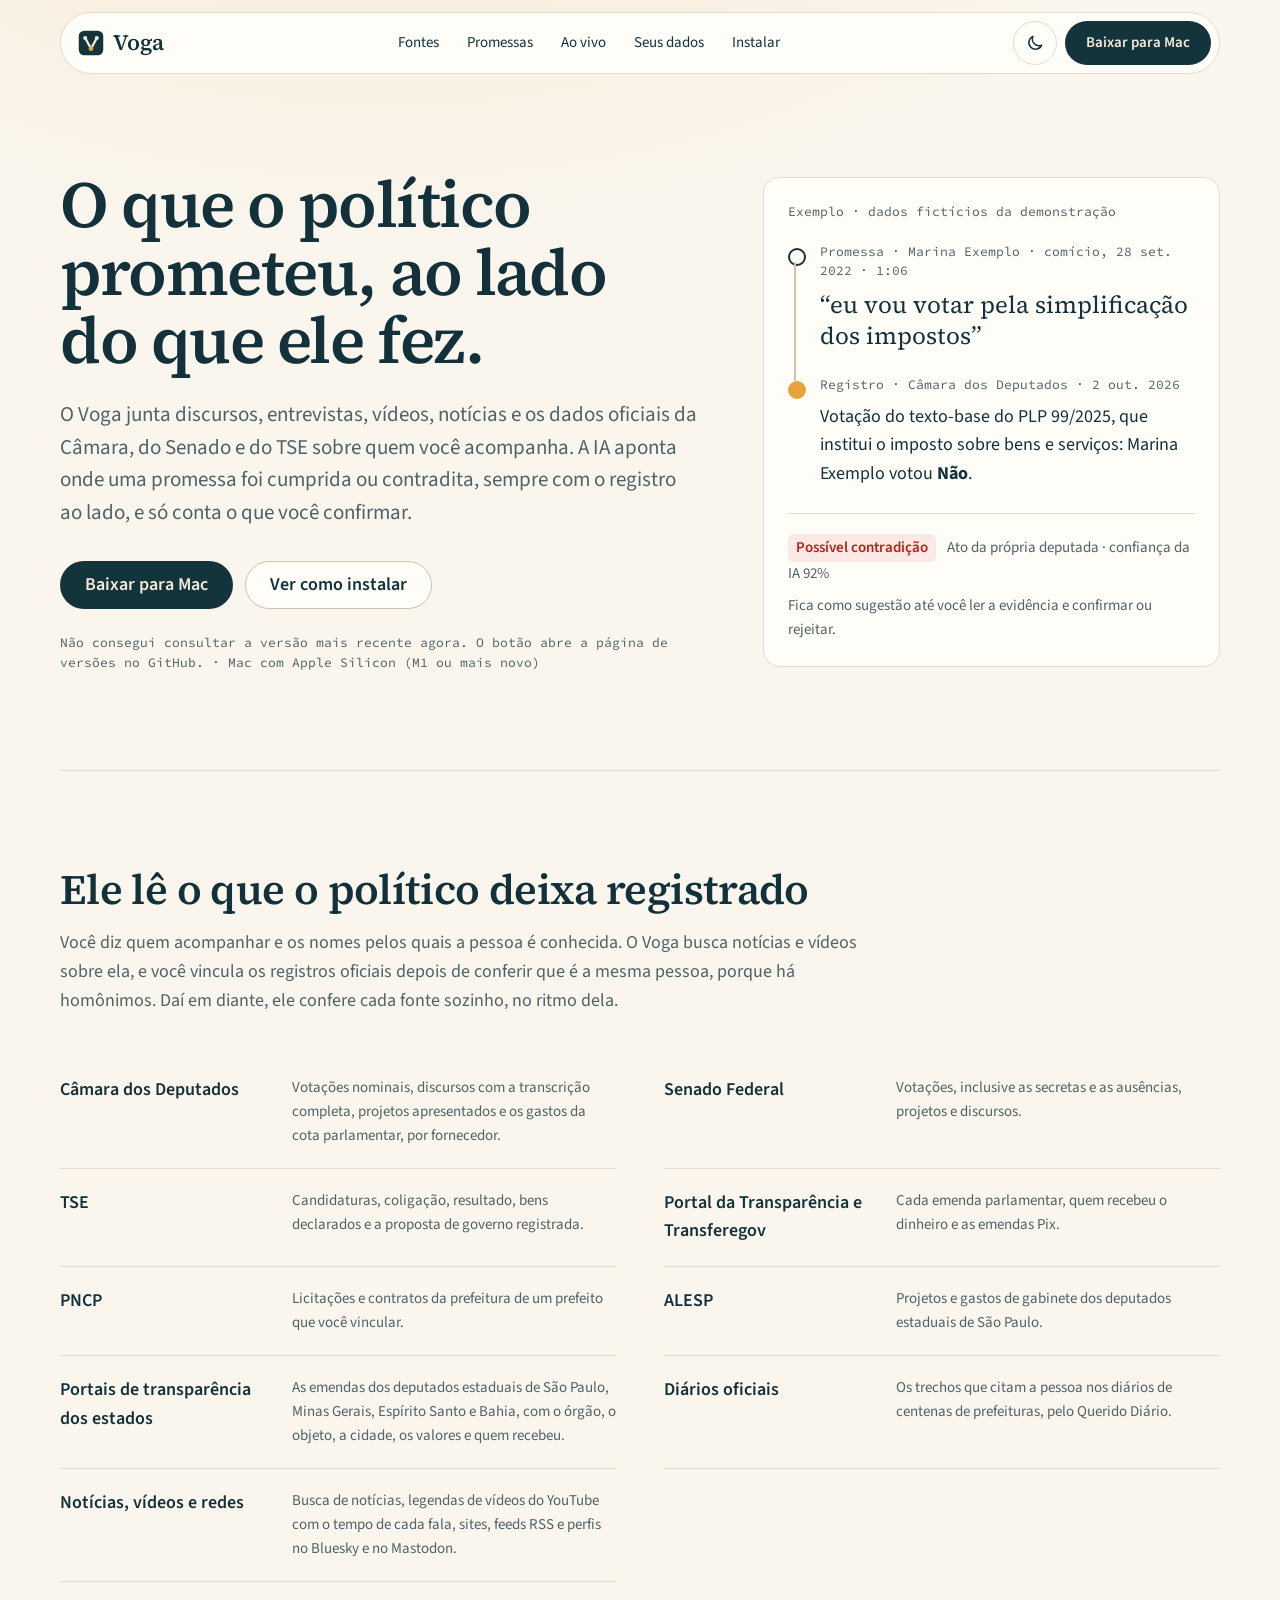
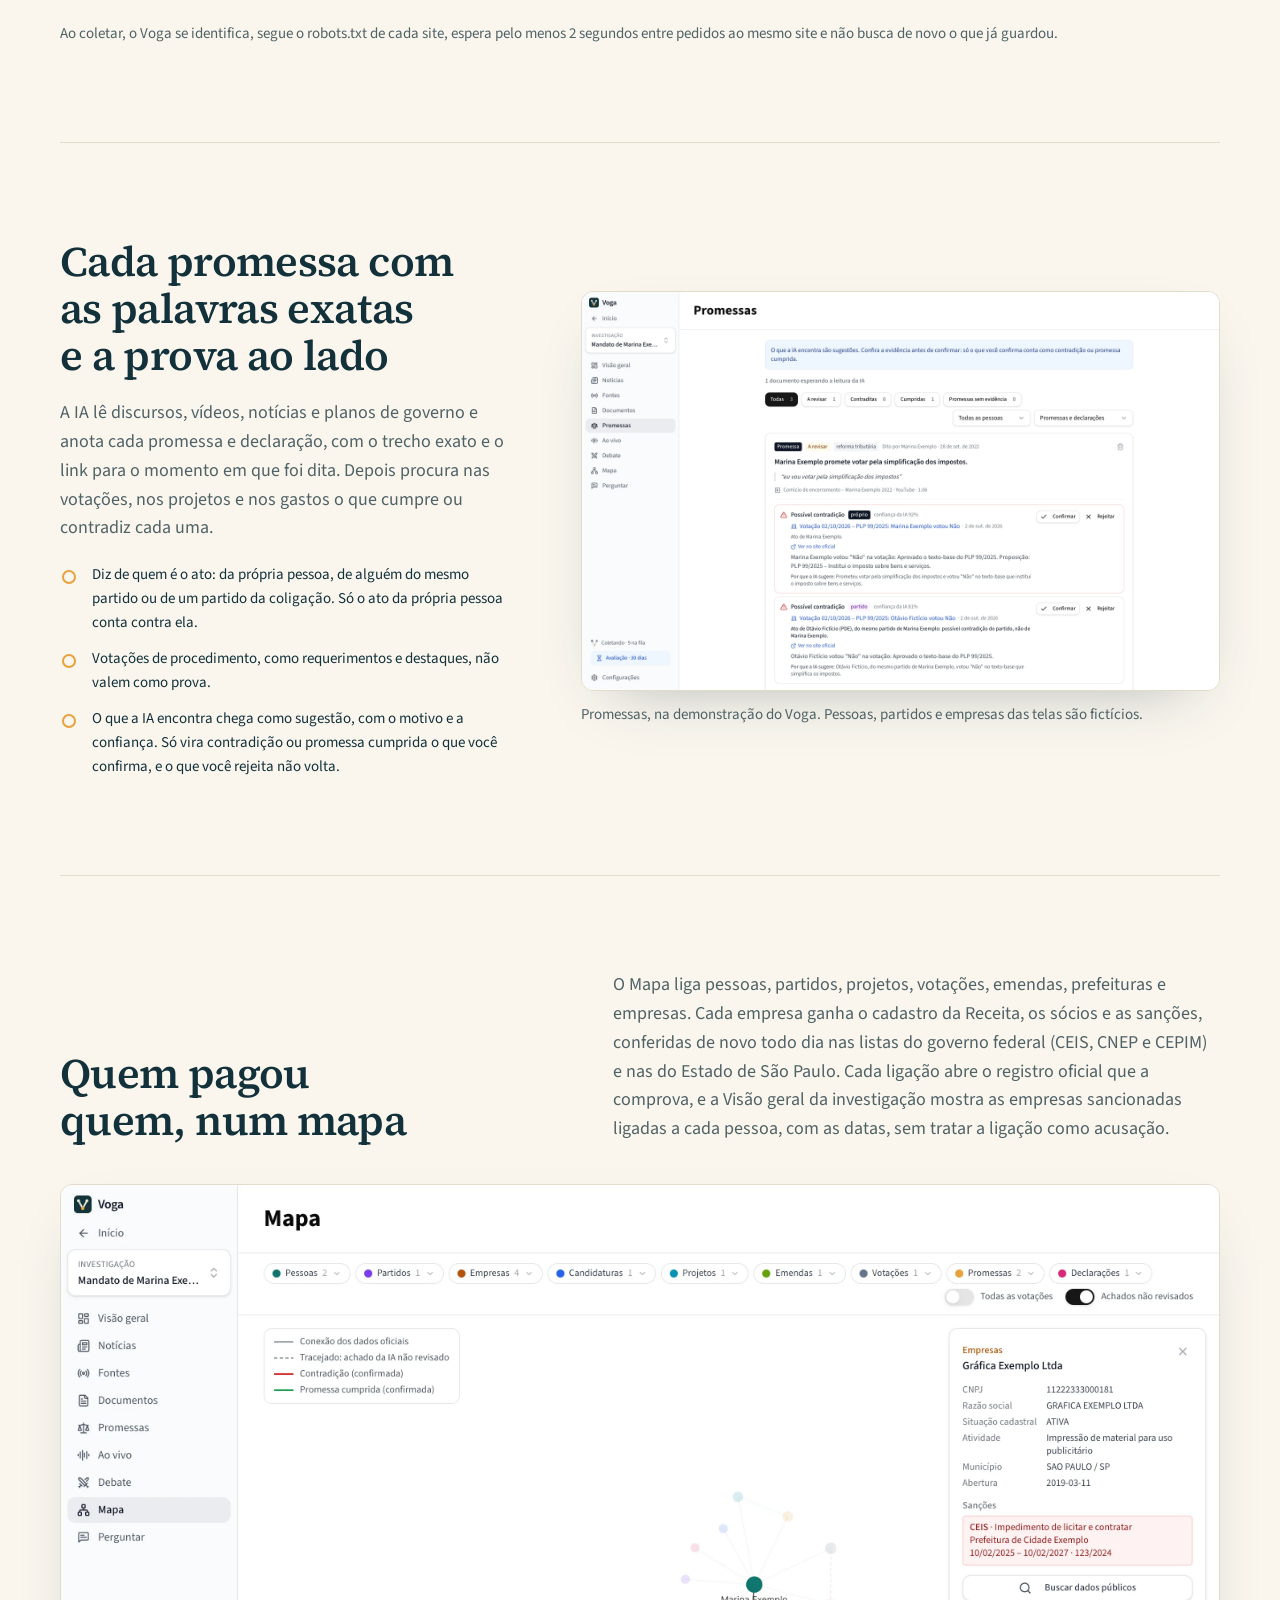
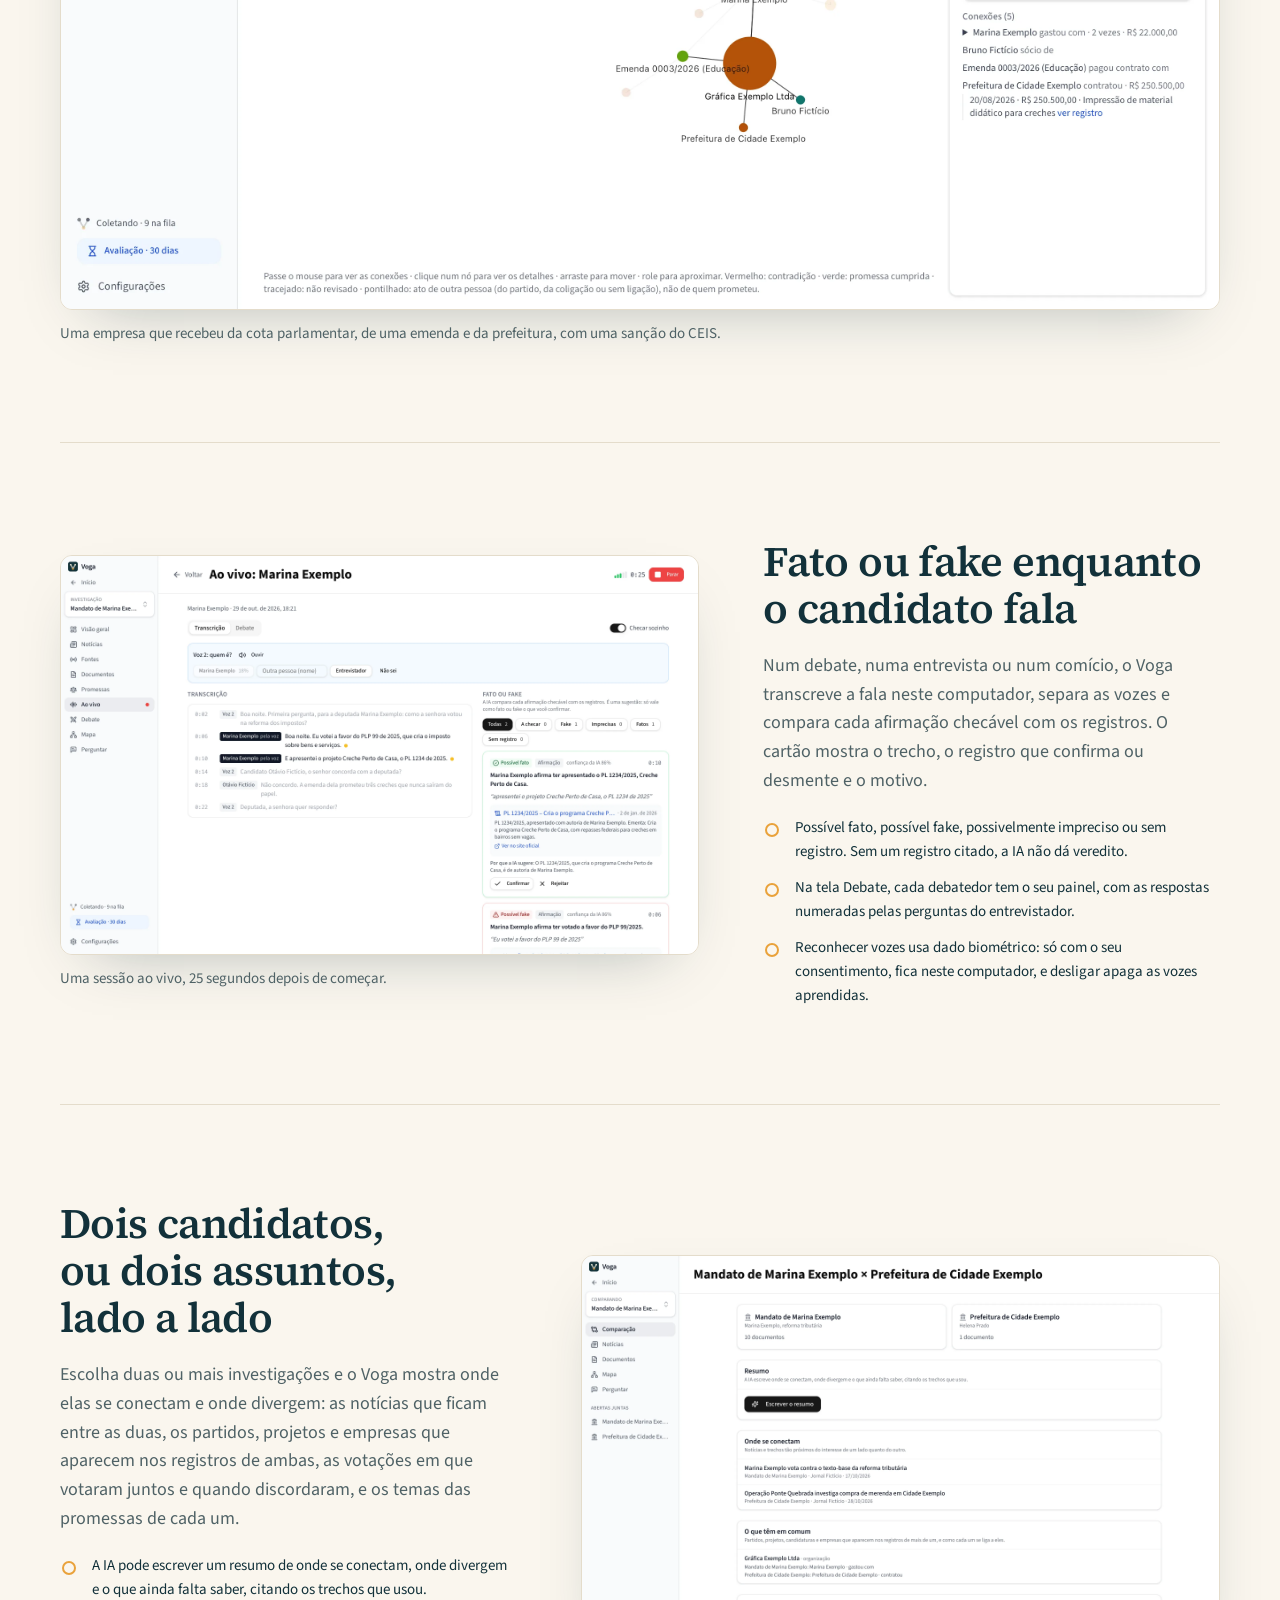
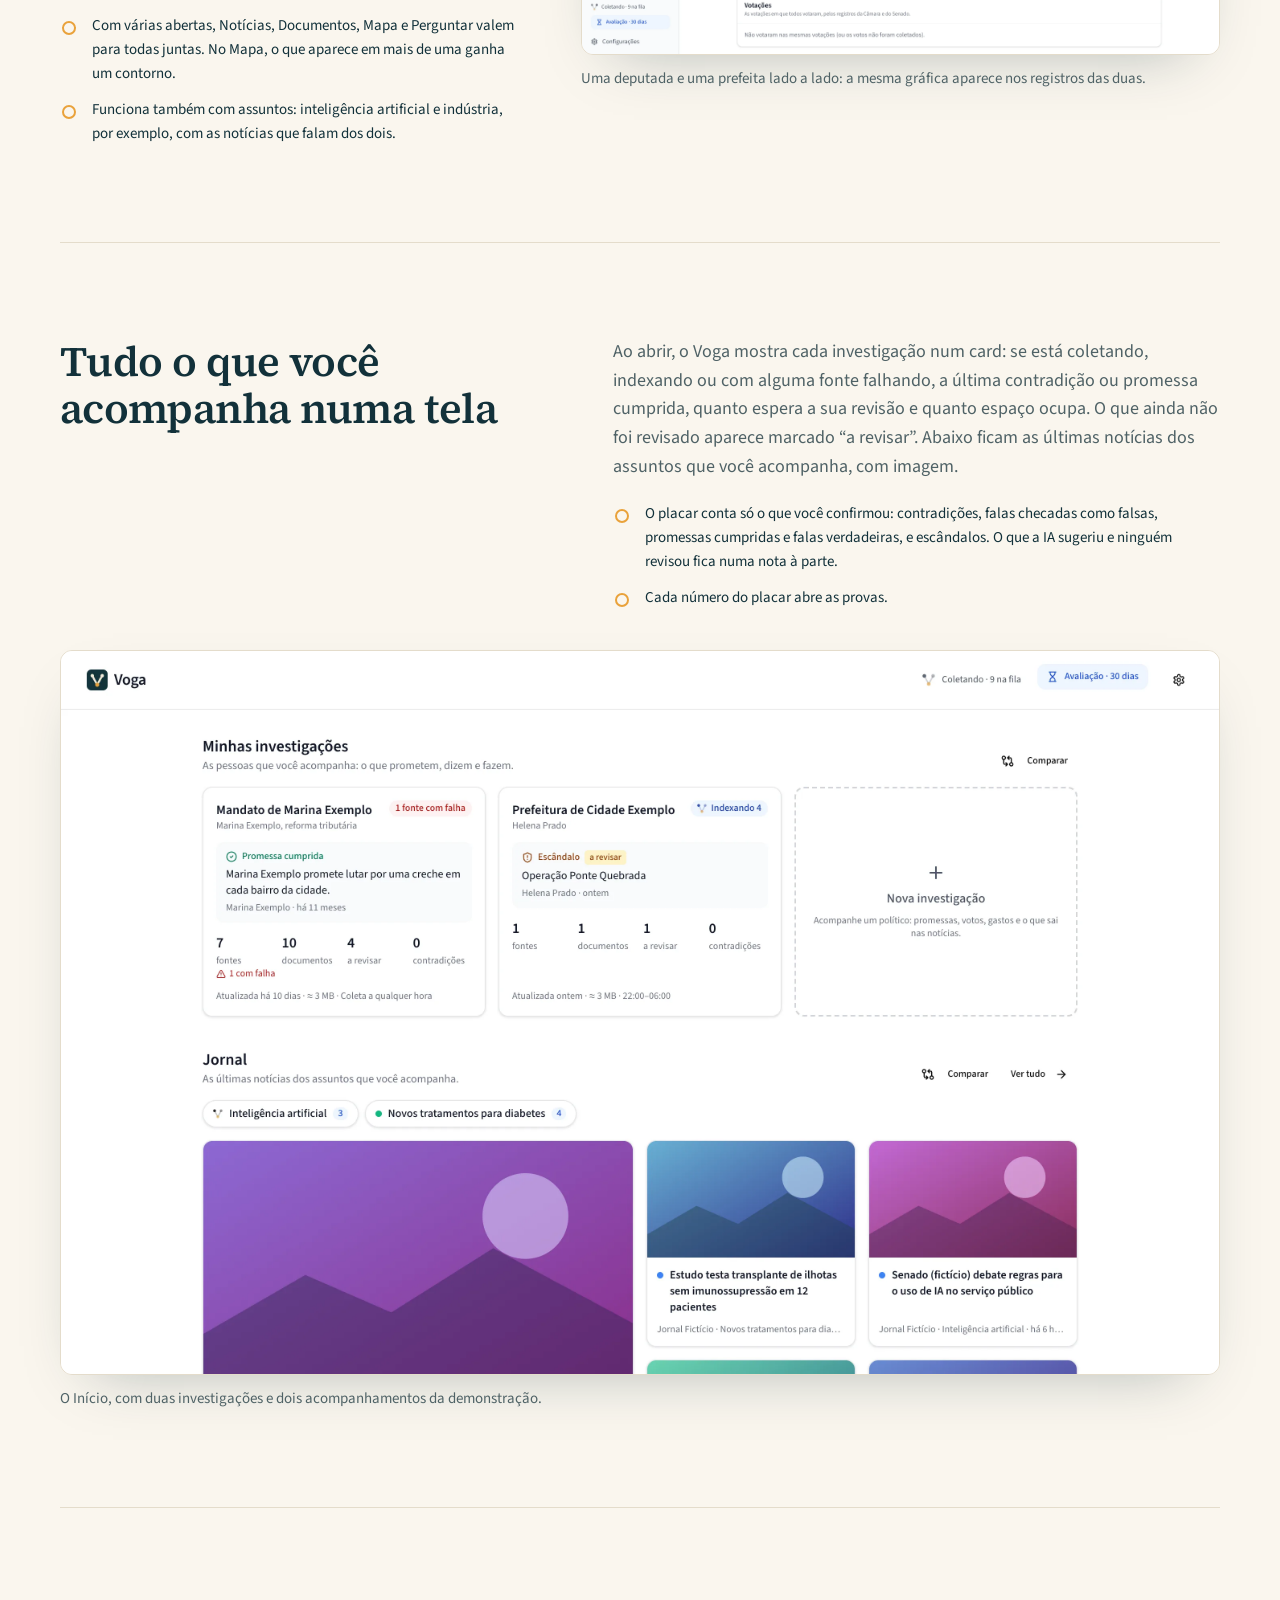
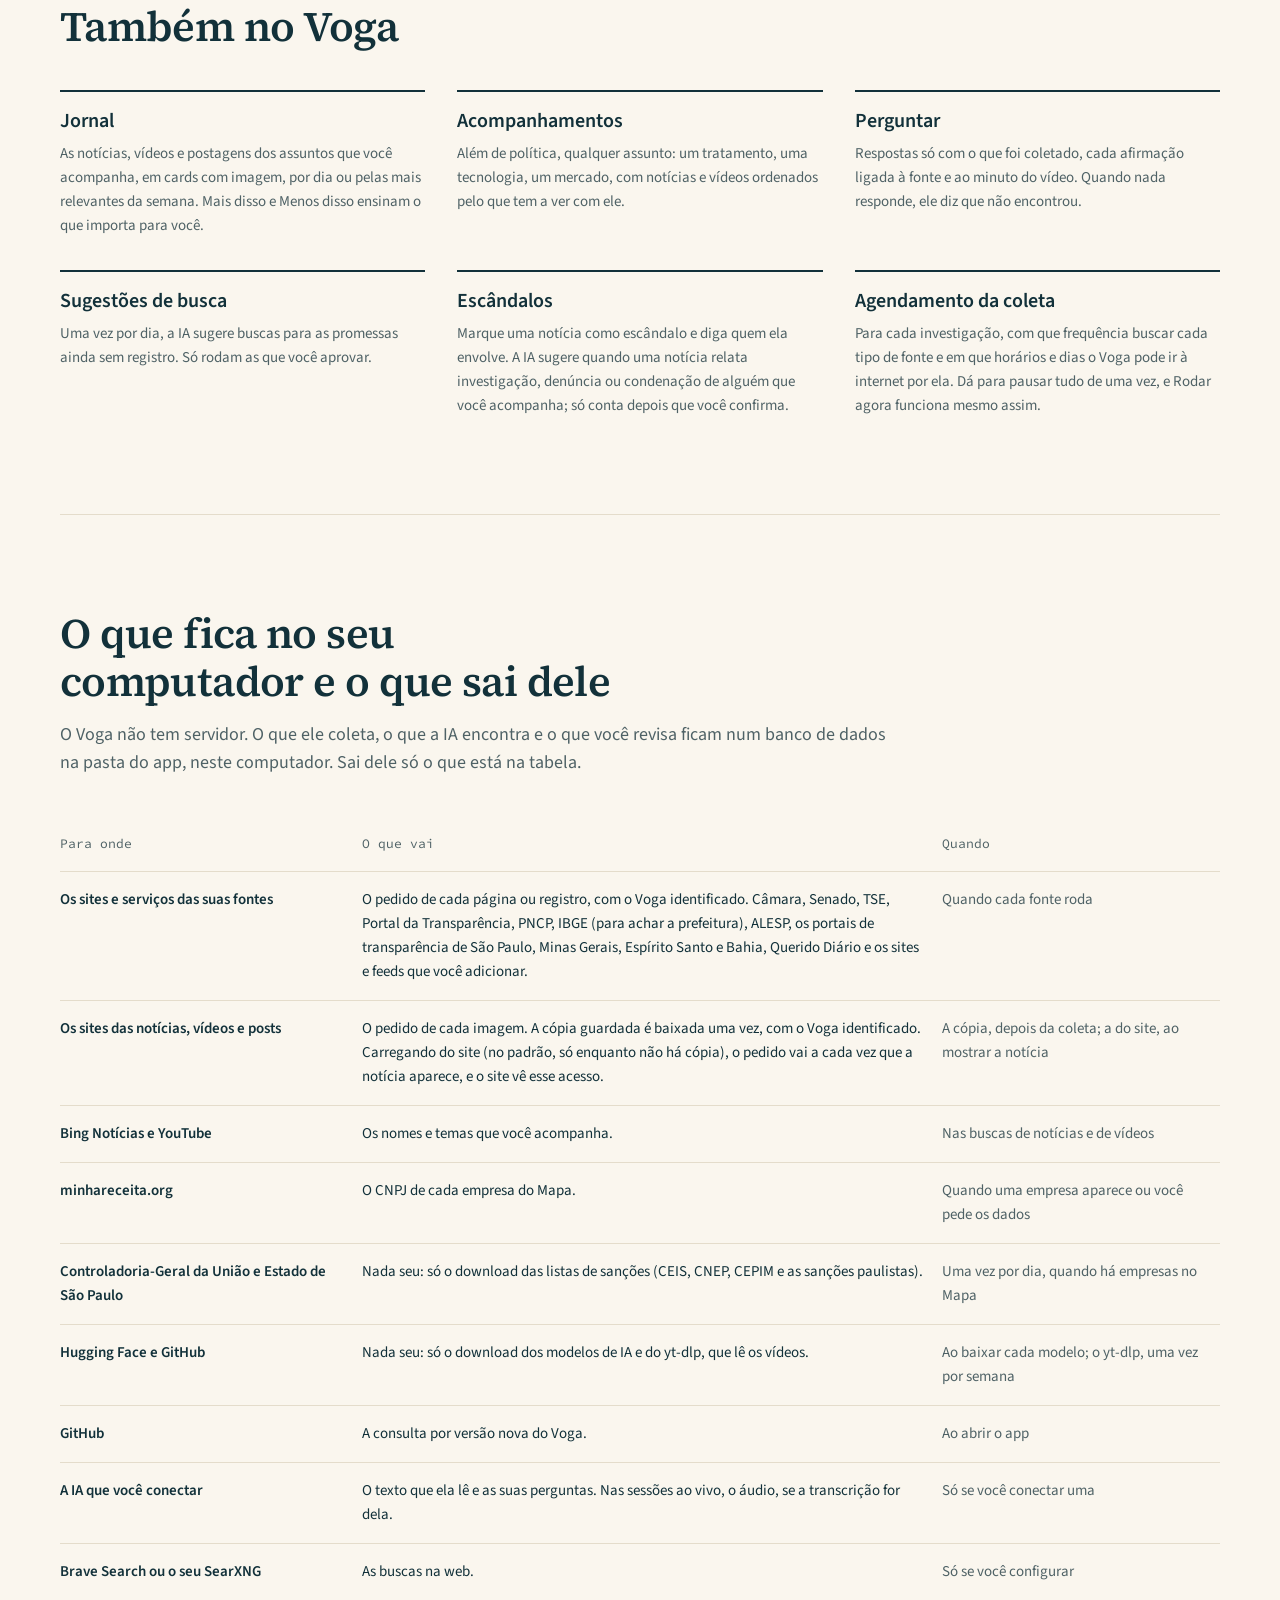
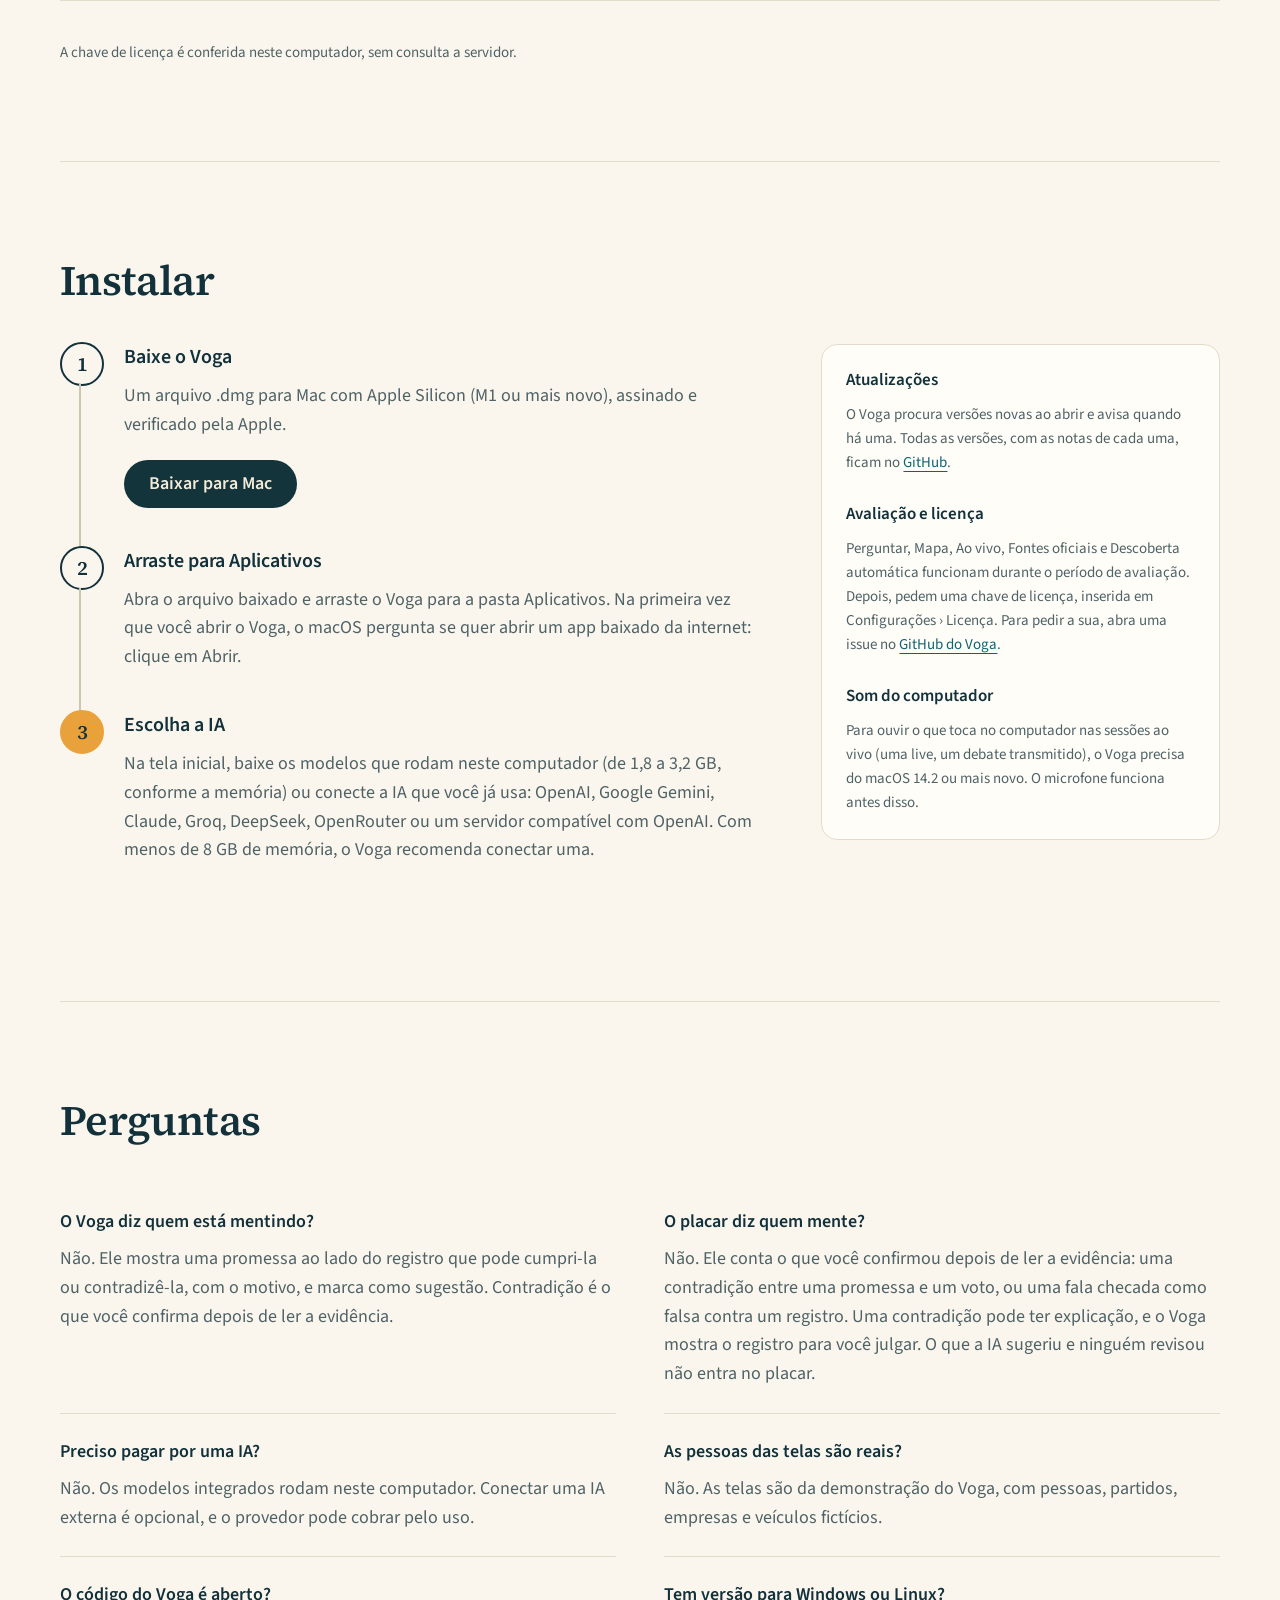
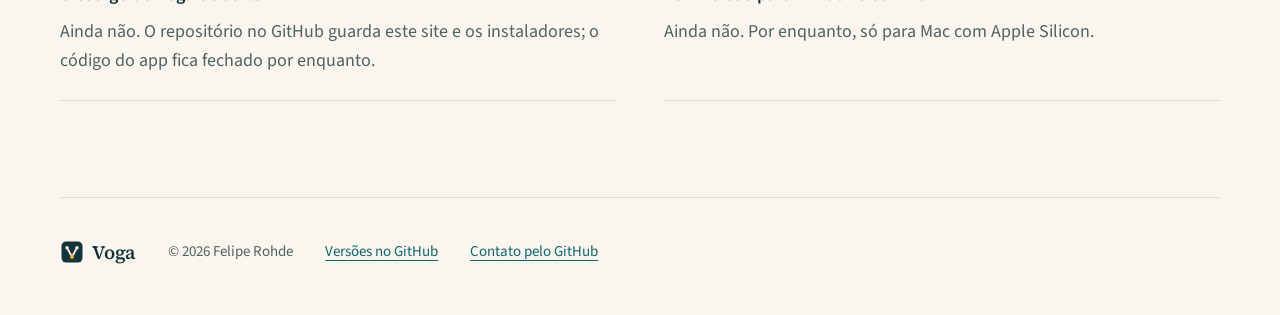
==== commit c523203c: "Site for Voga 0.3.0 New sections for Início (cards and placar) and Comparação, the state transparenc" ====
--- a/site/index.html
+++ b/site/index.html
@@ -105,6 +105,7 @@
 				<div><dt>Portal da Transparência e Transferegov</dt><dd>Cada emenda parlamentar, quem recebeu o dinheiro e as emendas Pix.</dd></div>
 				<div><dt>PNCP</dt><dd>Licitações e contratos da prefeitura de um prefeito que você vincular.</dd></div>
 				<div><dt>ALESP</dt><dd>Projetos e gastos de gabinete dos deputados estaduais de São Paulo.</dd></div>
+				<div><dt>Portais de transparência dos estados</dt><dd>As emendas dos deputados estaduais de São Paulo, Minas Gerais, Espírito Santo e Bahia, com o órgão, o objeto, a cidade, os valores e quem recebeu.</dd></div>
 				<div><dt>Diários oficiais</dt><dd>Os trechos que citam a pessoa nos diários de centenas de prefeituras, pelo Querido Diário.</dd></div>
 				<div><dt>Notícias, vídeos e redes</dt><dd>Busca de notícias, legendas de vídeos do YouTube com o tempo de cada fala, sites, feeds RSS e perfis no Bluesky e no Mastodon.</dd></div>
 			</dl>
@@ -131,7 +132,7 @@
 		<section class="rail section" id="mapa">
 			<div class="section-head section-head-wide">
 				<h2>Quem pagou quem, num mapa</h2>
-				<p>O Mapa liga pessoas, partidos, projetos, votações, emendas, prefeituras e empresas. Cada empresa ganha o cadastro da Receita, os sócios e as sanções federais do CEIS e do CNEP, conferidas de novo todo dia. Cada ligação abre o registro oficial que a comprova.</p>
+				<p>O Mapa liga pessoas, partidos, projetos, votações, emendas, prefeituras e empresas. Cada empresa ganha o cadastro da Receita, os sócios e as sanções, conferidas de novo todo dia nas listas do governo federal (CEIS, CNEP e CEPIM) e nas do Estado de São Paulo. Cada ligação abre o registro oficial que a comprova, e a Visão geral da investigação mostra as empresas sancionadas ligadas a cada pessoa, com as datas, sem tratar a ligação como acusação.</p>
 			</div>
 			<figure class="shot shot-wide">
 				<img class="light" src="screenshots/map-light.webp" width="2880" height="1800" loading="lazy" alt="Mapa do Voga com uma gráfica aberta no painel: razão social, situação ativa, atividade, uma sanção do CEIS, o sócio e os pagamentos de gabinete, de emenda e de contrato da prefeitura.">
@@ -157,13 +158,50 @@
 			</figure>
 		</section>
 
+		<section class="rail section split" id="comparar">
+			<div class="split-text">
+				<h2>Dois candidatos, ou dois assuntos, lado a lado</h2>
+				<p>Escolha duas ou mais investigações e o Voga mostra onde elas se conectam e onde divergem: as notícias que ficam entre as duas, os partidos, projetos e empresas que aparecem nos registros de ambas, as votações em que votaram juntos e quando discordaram, e os temas das promessas de cada um.</p>
+				<ul class="points">
+					<li>A IA pode escrever um resumo de onde se conectam, onde divergem e o que ainda falta saber, citando os trechos que usou.</li>
+					<li>Com várias abertas, Notícias, Documentos, Mapa e Perguntar valem para todas juntas. No Mapa, o que aparece em mais de uma ganha um contorno.</li>
+					<li>Funciona também com assuntos: inteligência artificial e indústria, por exemplo, com as notícias que falam dos dois.</li>
+				</ul>
+			</div>
+			<figure class="shot">
+				<img class="light" src="screenshots/compare-light.webp" width="2880" height="1800" loading="lazy" alt="Tela Comparação do Voga com o mandato de Marina Exemplo e a prefeitura de Cidade Exemplo: o botão Escrever o resumo, as notícias que ligam as duas investigações e a Gráfica Exemplo Ltda, com quem a deputada gastou e que a prefeitura contratou.">
+				<img class="dark" src="screenshots/compare-dark.webp" width="2880" height="1800" loading="lazy" alt="Tela Comparação do Voga com o mandato de Marina Exemplo e a prefeitura de Cidade Exemplo: o botão Escrever o resumo, as notícias que ligam as duas investigações e a Gráfica Exemplo Ltda, com quem a deputada gastou e que a prefeitura contratou.">
+				<figcaption>Uma deputada e uma prefeita lado a lado: a mesma gráfica aparece nos registros das duas.</figcaption>
+			</figure>
+		</section>
+
+		<section class="rail section" id="inicio">
+			<div class="section-head section-head-wide section-head-top">
+				<h2>Tudo o que você acompanha numa tela</h2>
+				<div class="section-head-text">
+					<p>Ao abrir, o Voga mostra cada investigação num card: se está coletando, indexando ou com alguma fonte falhando, a última contradição ou promessa cumprida, quanto espera a sua revisão e quanto espaço ocupa. O que ainda não foi revisado aparece marcado “a revisar”. Abaixo ficam as últimas notícias dos assuntos que você acompanha, com imagem.</p>
+					<ul class="points">
+						<li>O placar conta só o que você confirmou: contradições, falas checadas como falsas, promessas cumpridas e falas verdadeiras, e escândalos. O que a IA sugeriu e ninguém revisou fica numa nota à parte.</li>
+						<li>Cada número do placar abre as provas.</li>
+					</ul>
+				</div>
+			</div>
+			<figure class="shot shot-wide">
+				<img class="light" src="screenshots/home-light.webp" width="2880" height="1800" loading="lazy" alt="Tela de início do Voga: os cards das investigações de Marina Exemplo, com uma promessa cumprida, e da prefeitura de Cidade Exemplo, com um escândalo a revisar, cada um com fontes, documentos e o que espera revisão; abaixo, o Jornal com as notícias dos assuntos acompanhados.">
+				<img class="dark" src="screenshots/home-dark.webp" width="2880" height="1800" loading="lazy" alt="Tela de início do Voga: os cards das investigações de Marina Exemplo, com uma promessa cumprida, e da prefeitura de Cidade Exemplo, com um escândalo a revisar, cada um com fontes, documentos e o que espera revisão; abaixo, o Jornal com as notícias dos assuntos acompanhados.">
+				<figcaption>O Início, com duas investigações e dois acompanhamentos da demonstração.</figcaption>
+			</figure>
+		</section>
+
 		<section class="rail section" id="mais">
 			<h2>Também no Voga</h2>
 			<ul class="more">
-				<li><h3>Jornal</h3><p>As notícias, vídeos e postagens de todas as investigações, por dia ou pelas mais relevantes da semana. Mais disso e Menos disso ensinam o que importa para você.</p></li>
+				<li><h3>Jornal</h3><p>As notícias, vídeos e postagens dos assuntos que você acompanha, em cards com imagem, por dia ou pelas mais relevantes da semana. Mais disso e Menos disso ensinam o que importa para você.</p></li>
+				<li><h3>Acompanhamentos</h3><p>Além de política, qualquer assunto: um tratamento, uma tecnologia, um mercado, com notícias e vídeos ordenados pelo que tem a ver com ele.</p></li>
 				<li><h3>Perguntar</h3><p>Respostas só com o que foi coletado, cada afirmação ligada à fonte e ao minuto do vídeo. Quando nada responde, ele diz que não encontrou.</p></li>
 				<li><h3>Sugestões de busca</h3><p>Uma vez por dia, a IA sugere buscas para as promessas ainda sem registro. Só rodam as que você aprovar.</p></li>
-				<li><h3>Interesses</h3><p>Além de política, qualquer assunto: um tratamento, uma tecnologia, um mercado, com notícias e vídeos ordenados pelo que tem a ver com ele.</p></li>
+				<li><h3>Escândalos</h3><p>Marque uma notícia como escândalo e diga quem ela envolve. A IA sugere quando uma notícia relata investigação, denúncia ou condenação de alguém que você acompanha; só conta depois que você confirma.</p></li>
+				<li><h3>Agendamento da coleta</h3><p>Para cada investigação, com que frequência buscar cada tipo de fonte e em que horários e dias o Voga pode ir à internet por ela. Dá para pausar tudo de uma vez, e Rodar agora funciona mesmo assim.</p></li>
 			</ul>
 		</section>
 
@@ -178,9 +216,11 @@
 						<tr><th scope="col">Para onde</th><th scope="col">O que vai</th><th scope="col">Quando</th></tr>
 					</thead>
 					<tbody>
-						<tr><th scope="row">Os sites e serviços das suas fontes</th><td>O pedido de cada página ou registro, com o Voga identificado. Câmara, Senado, TSE, Portal da Transparência, PNCP, ALESP, Querido Diário e os sites e feeds que você adicionar.</td><td>Quando cada fonte roda</td></tr>
+						<tr><th scope="row">Os sites e serviços das suas fontes</th><td>O pedido de cada página ou registro, com o Voga identificado. Câmara, Senado, TSE, Portal da Transparência, PNCP, IBGE (para achar a prefeitura), ALESP, os portais de transparência de São Paulo, Minas Gerais, Espírito Santo e Bahia, Querido Diário e os sites e feeds que você adicionar.</td><td>Quando cada fonte roda</td></tr>
+						<tr><th scope="row">Os sites das notícias, vídeos e posts</th><td>O pedido de cada imagem. A cópia guardada é baixada uma vez, com o Voga identificado. Carregando do site (no padrão, só enquanto não há cópia), o pedido vai a cada vez que a notícia aparece, e o site vê esse acesso.</td><td>A cópia, depois da coleta; a do site, ao mostrar a notícia</td></tr>
 						<tr><th scope="row">Bing Notícias e YouTube</th><td>Os nomes e temas que você acompanha.</td><td>Nas buscas de notícias e de vídeos</td></tr>
 						<tr><th scope="row">minhareceita.org</th><td>O CNPJ de cada empresa do Mapa.</td><td>Quando uma empresa aparece ou você pede os dados</td></tr>
+						<tr><th scope="row">Controladoria-Geral da União e Estado de São Paulo</th><td>Nada seu: só o download das listas de sanções (CEIS, CNEP, CEPIM e as sanções paulistas).</td><td>Uma vez por dia, quando há empresas no Mapa</td></tr>
 						<tr><th scope="row">Hugging Face e GitHub</th><td>Nada seu: só o download dos modelos de IA e do yt-dlp, que lê os vídeos.</td><td>Ao baixar cada modelo; o yt-dlp, uma vez por semana</td></tr>
 						<tr><th scope="row">GitHub</th><td>A consulta por versão nova do Voga.</td><td>Ao abrir o app</td></tr>
 						<tr><th scope="row">A IA que você conectar</th><td>O texto que ela lê e as suas perguntas. Nas sessões ao vivo, o áudio, se a transcrição for dela.</td><td>Só se você conectar uma</td></tr>
@@ -228,6 +268,10 @@
 					<dd>Não. Ele mostra uma promessa ao lado do registro que pode cumpri-la ou contradizê-la, com o motivo, e marca como sugestão. Contradição é o que você confirma depois de ler a evidência.</dd>
 				</div>
 				<div>
+					<dt>O placar diz quem mente?</dt>
+					<dd>Não. Ele conta o que você confirmou depois de ler a evidência: uma contradição entre uma promessa e um voto, ou uma fala checada como falsa contra um registro. Uma contradição pode ter explicação, e o Voga mostra o registro para você julgar. O que a IA sugeriu e ninguém revisou não entra no placar.</dd>
+				</div>
+				<div>
 					<dt>Preciso pagar por uma IA?</dt>
 					<dd>Não. Os modelos integrados rodam neste computador. Conectar uma IA externa é opcional, e o provedor pode cobrar pelo uso.</dd>
 				</div>
--- a/site/styles.css
+++ b/site/styles.css
@@ -581,6 +581,16 @@
 	max-width: none;
 }
 
+/* When the text runs well past the title, both start at the top */
+.section-head-top {
+	align-items: start;
+}
+
+.section-head-text {
+	display: grid;
+	gap: var(--space-5);
+}
+
 .sources {
 	display: grid;
 	grid-template-columns: repeat(2, minmax(0, 1fr));
@@ -696,7 +706,7 @@
 
 .more {
 	display: grid;
-	grid-template-columns: repeat(4, minmax(0, 1fr));
+	grid-template-columns: repeat(3, minmax(0, 1fr));
 	gap: var(--space-8);
 	padding: 0;
 	list-style: none;
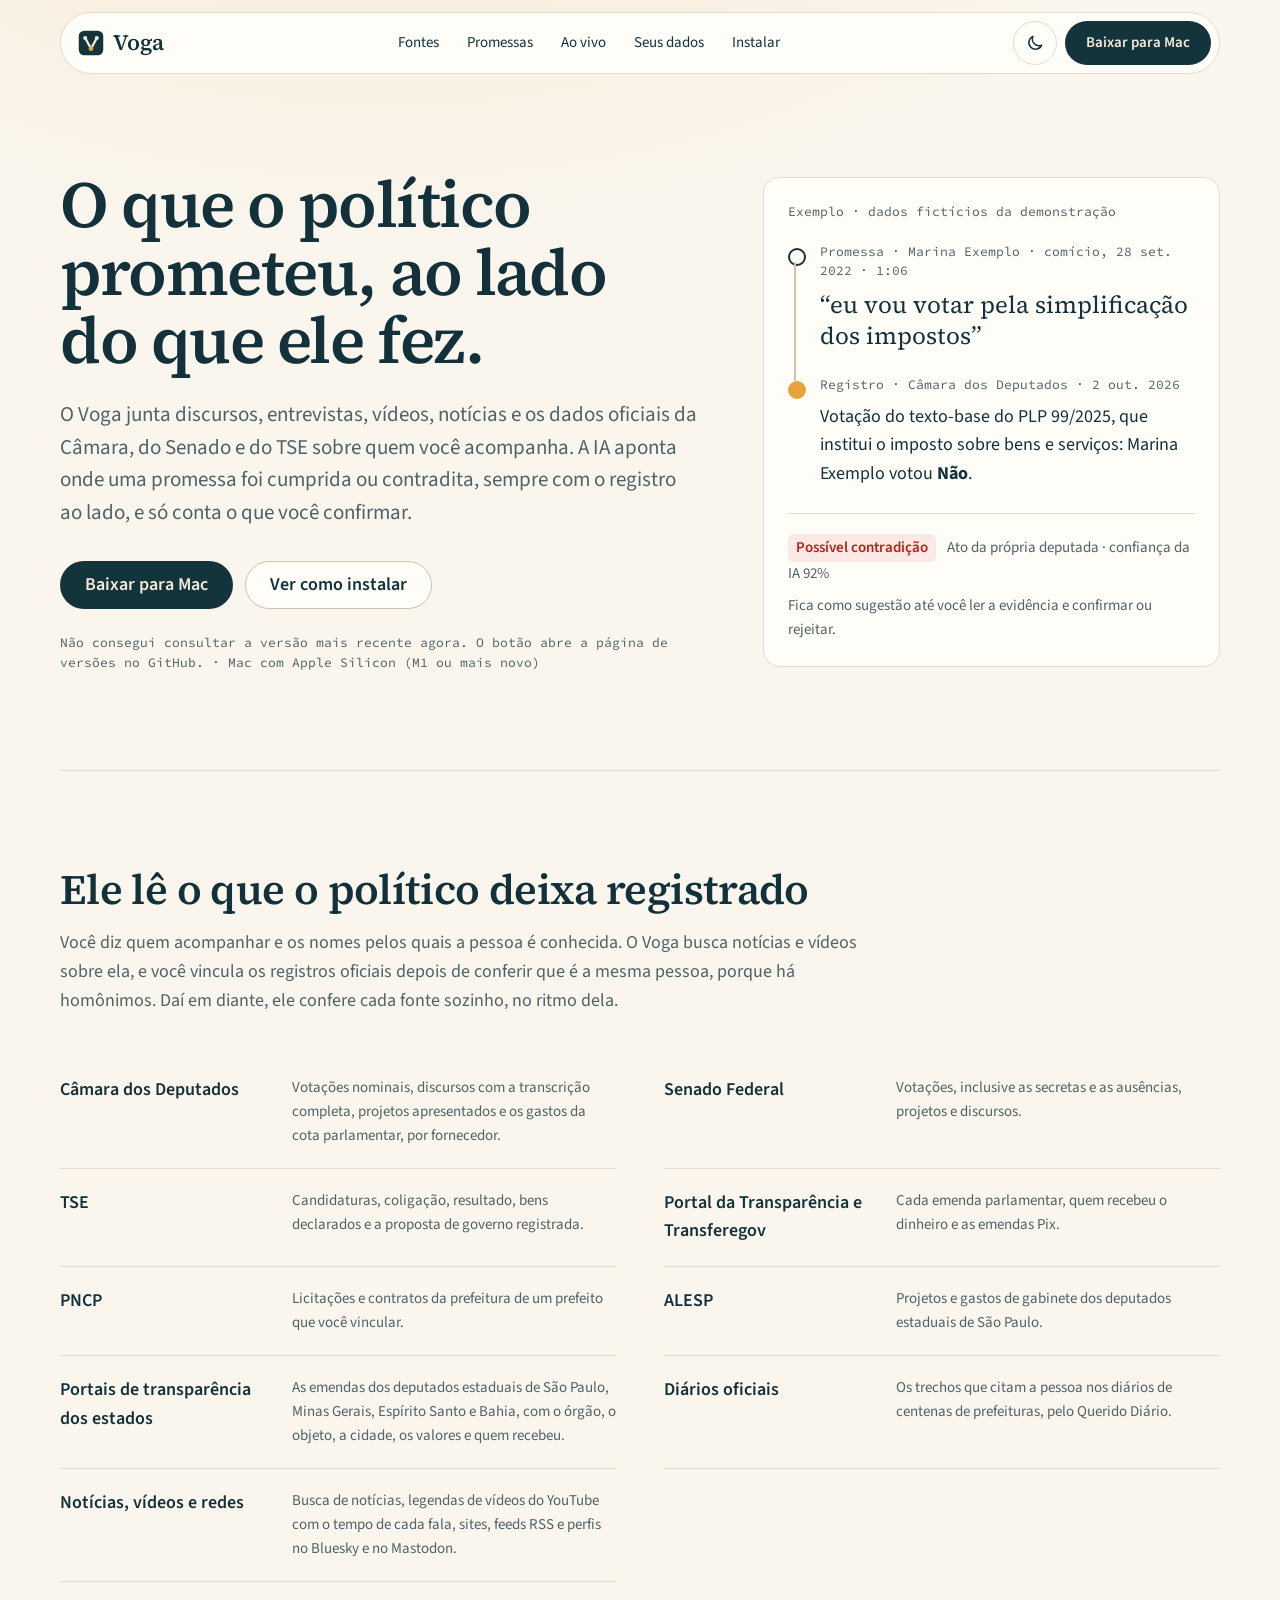
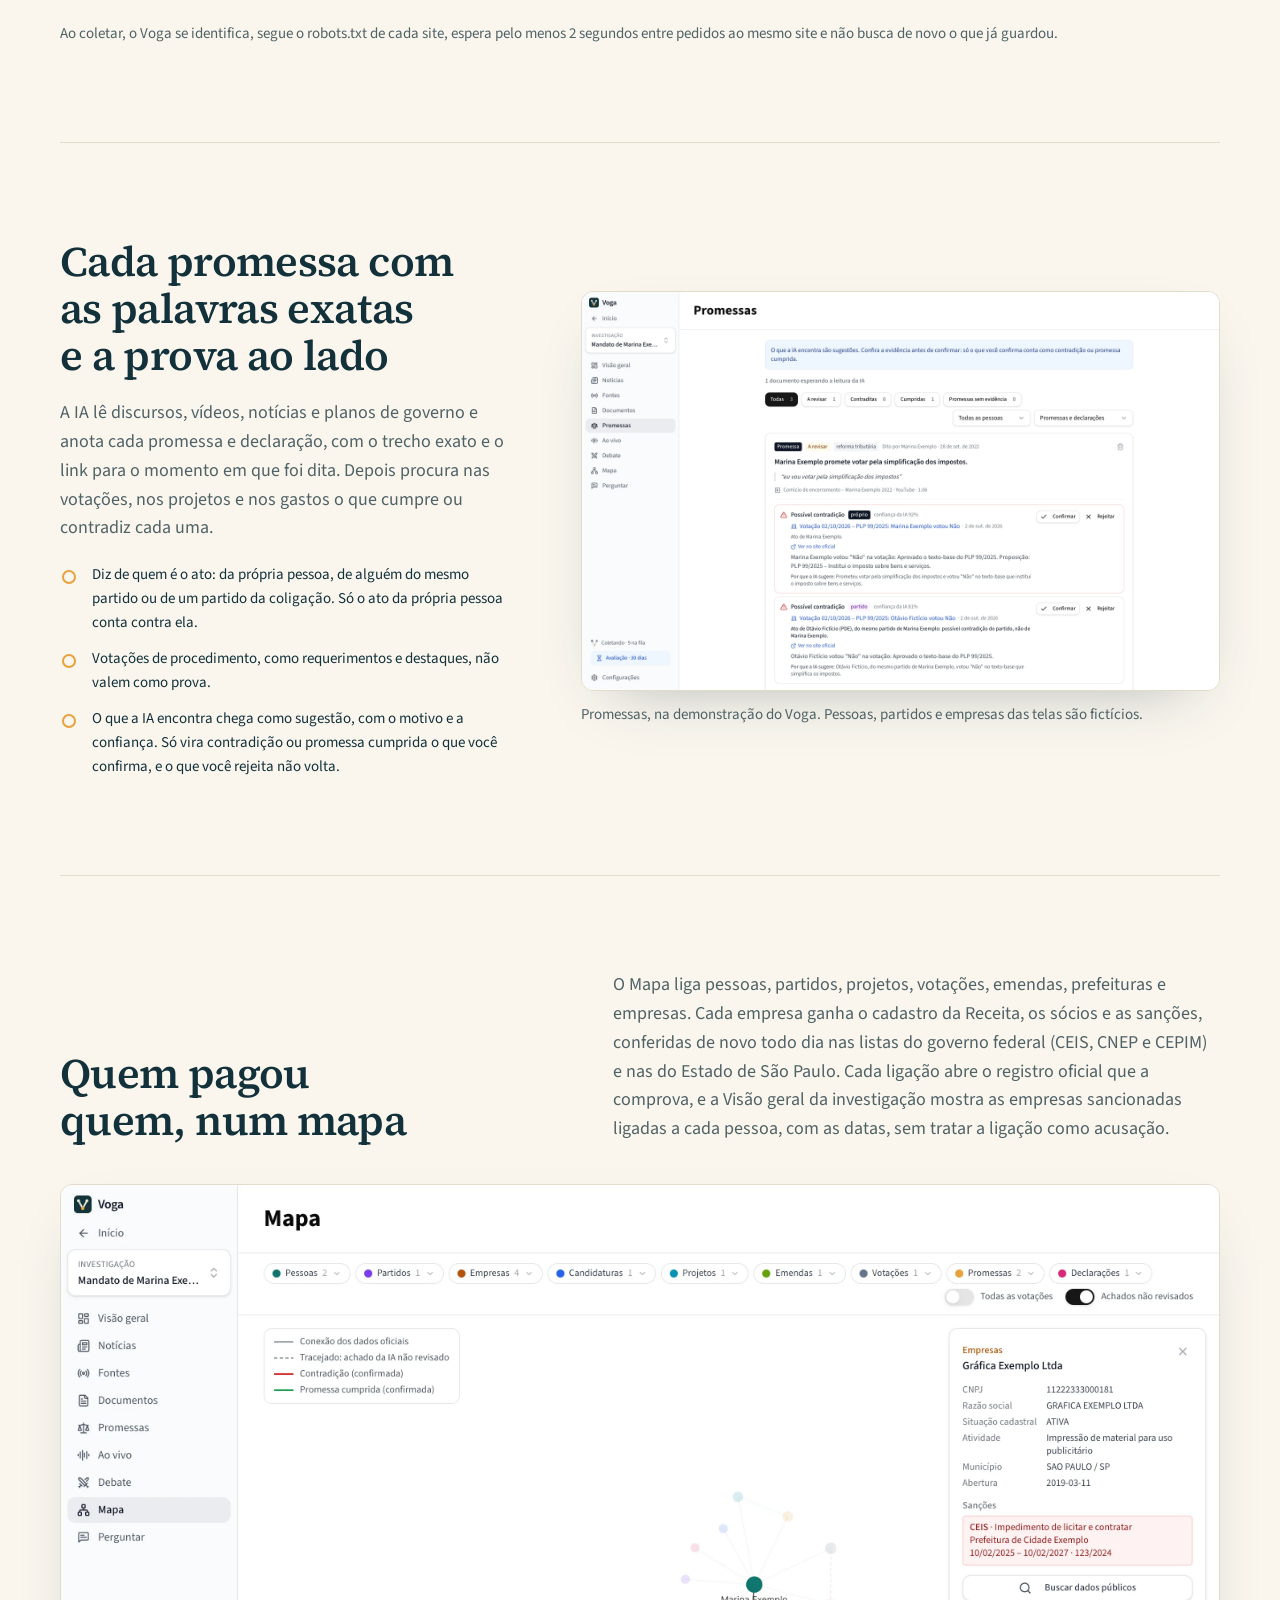
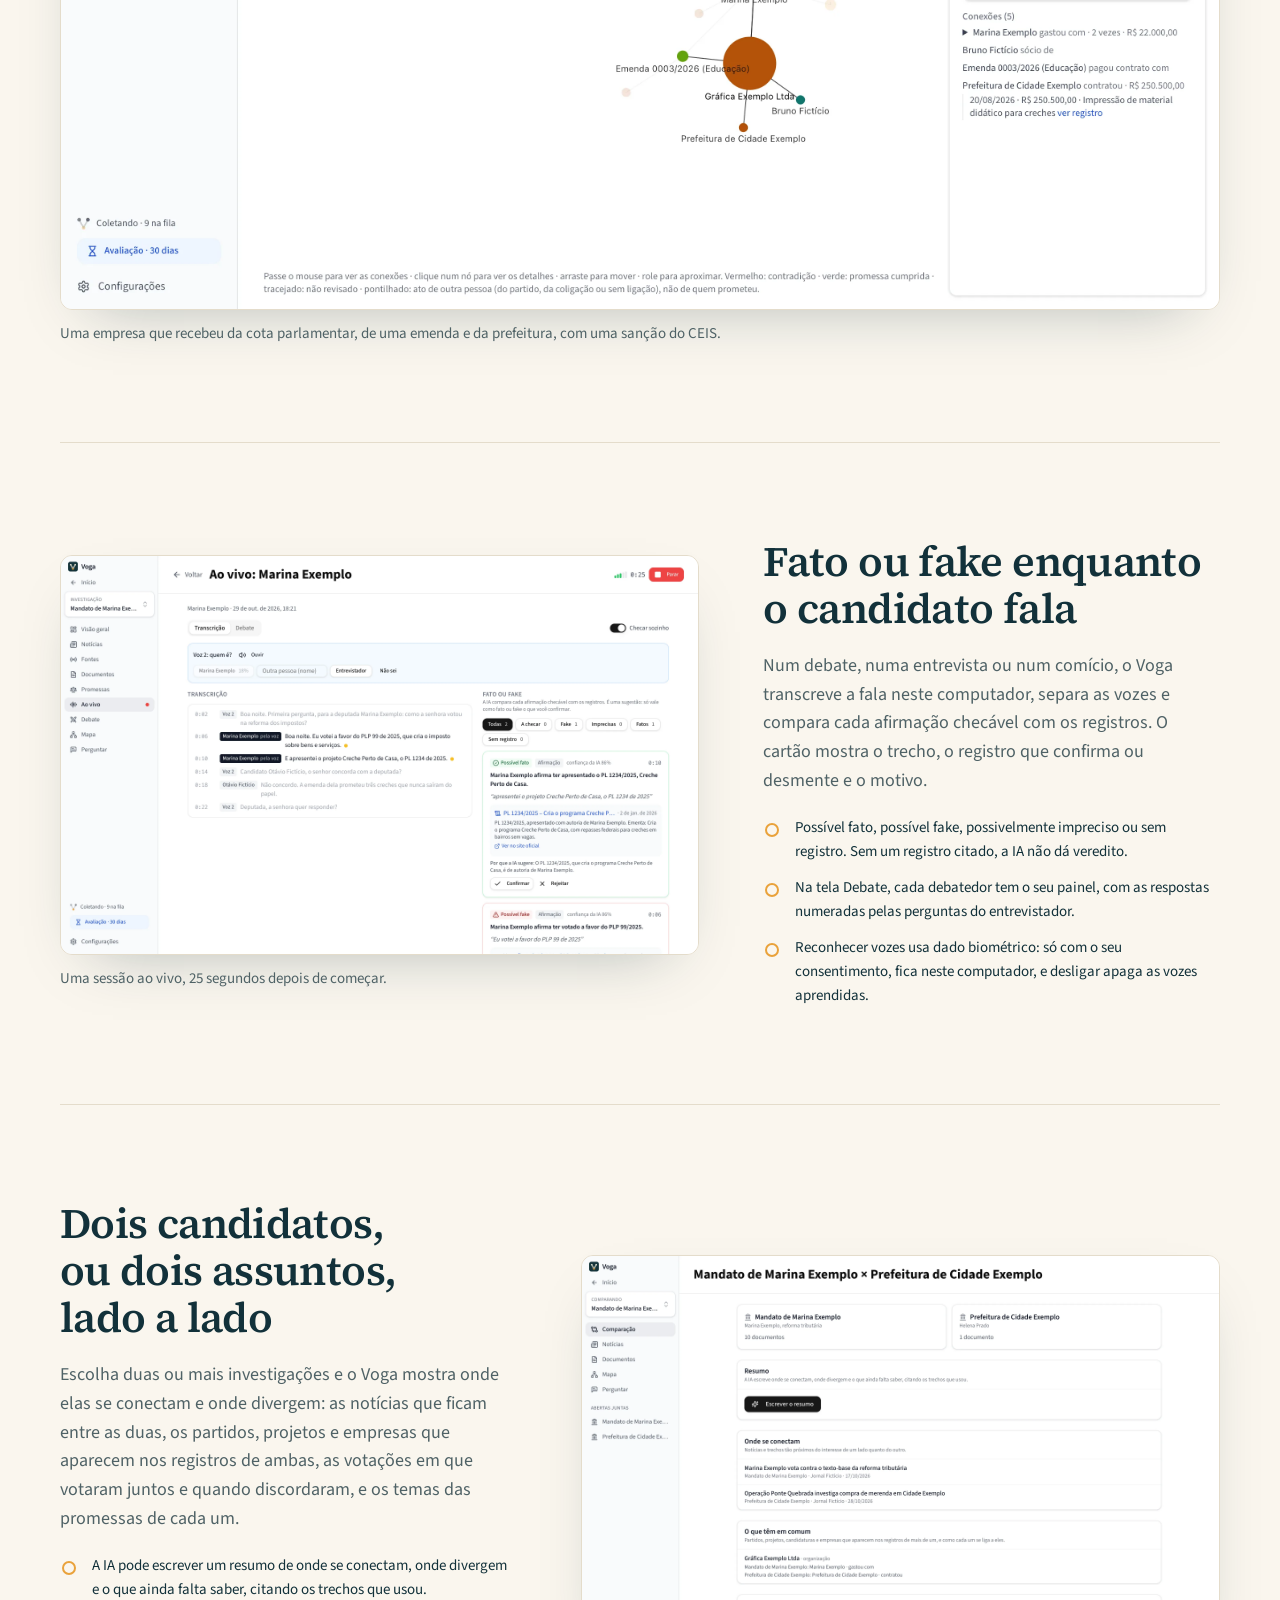
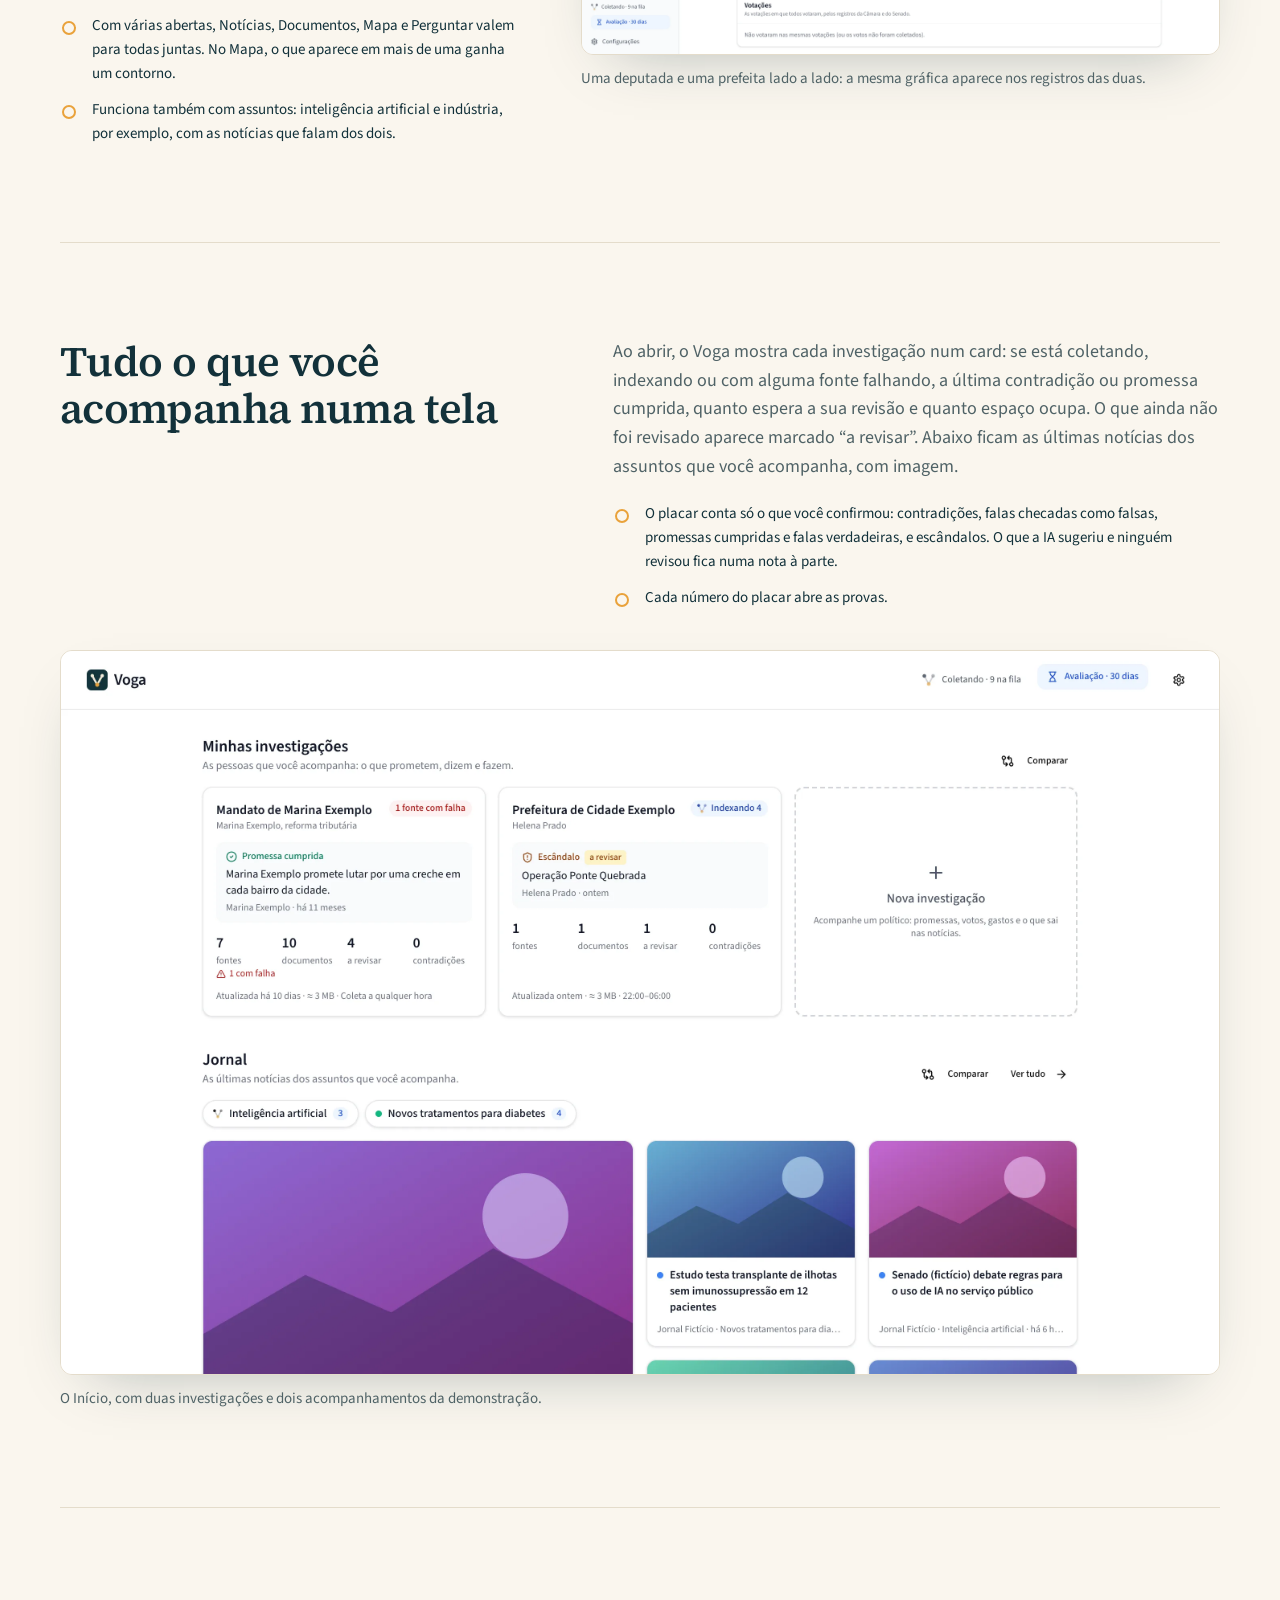
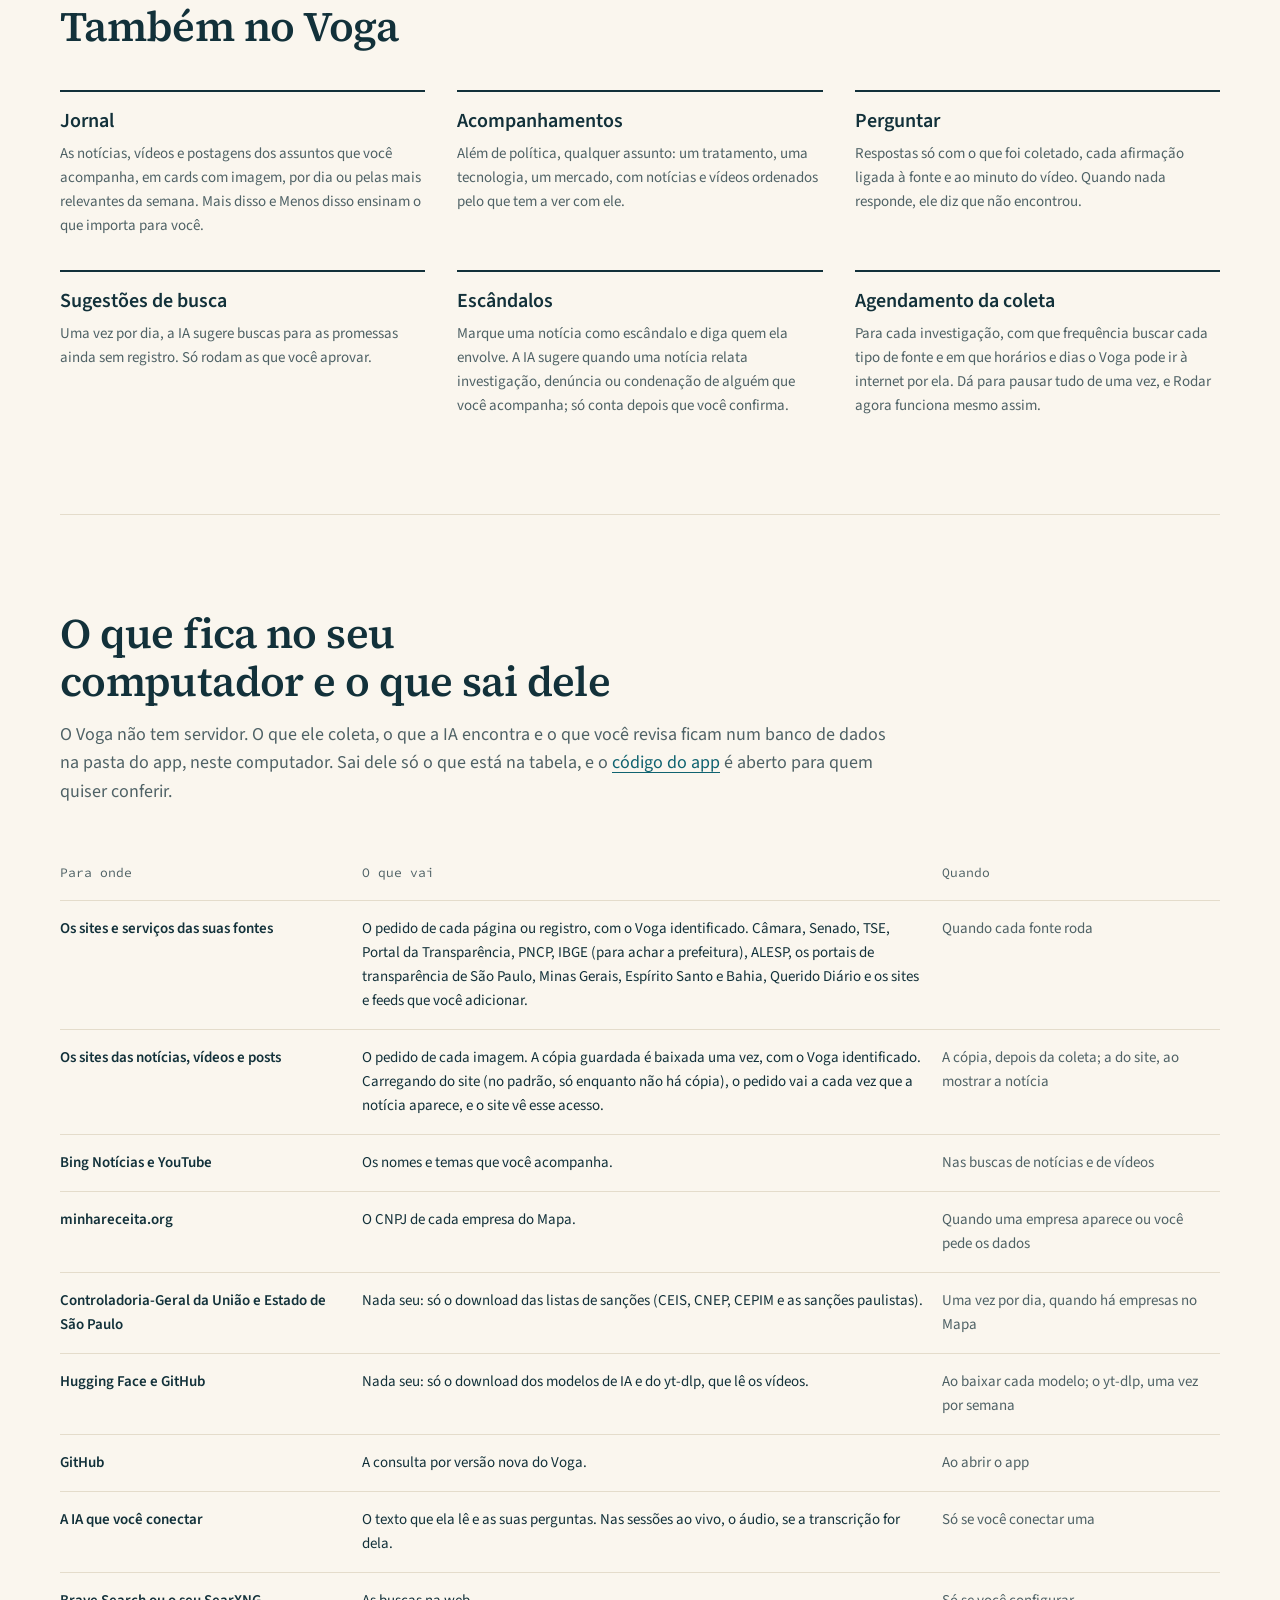
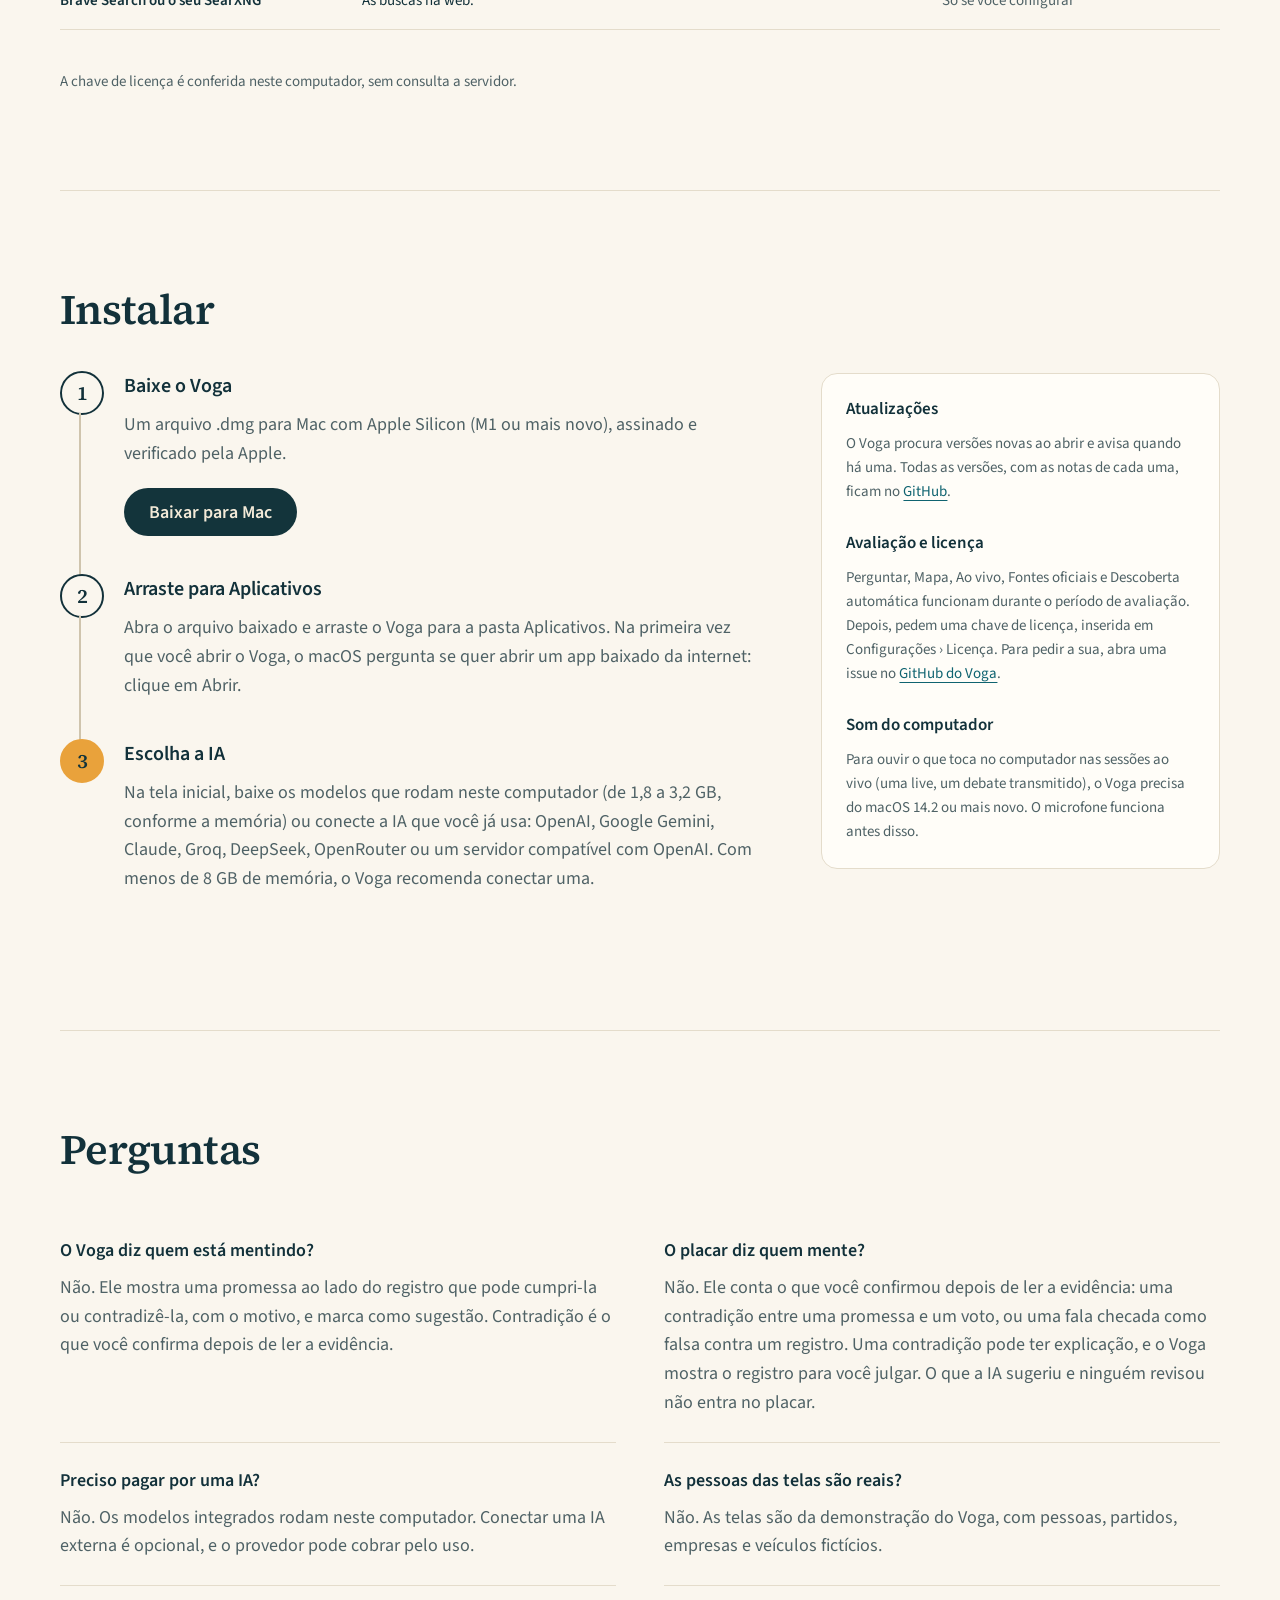
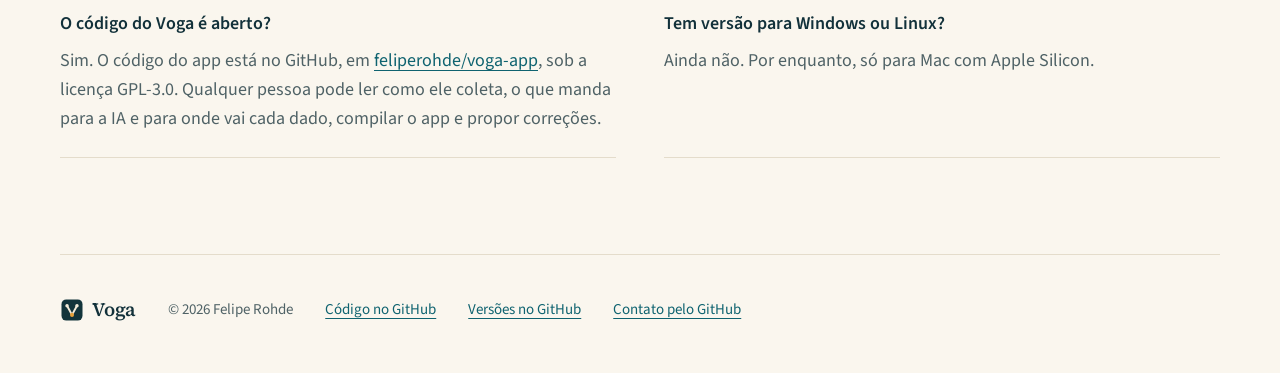
==== commit 0995bacd: "Opensourced Voga app." ====
--- a/site/index.html
+++ b/site/index.html
@@ -23,7 +23,7 @@
 	<link rel="stylesheet" href="styles.css">
 	<!-- The visitor's theme, before paint; without one, the CSS follows the system -->
 	<script>try { var t = localStorage.getItem('voga-site-theme'); if (t === 'light' || t === 'dark') document.documentElement.dataset.theme = t; } catch (e) {}</script>
-	<script type="application/ld+json">{"@context":"https://schema.org","@type":"SoftwareApplication","name":"Voga","operatingSystem":"macOS","applicationCategory":"ReferenceApplication","inLanguage":"pt-BR","url":"https://feliperohde.github.io/voga/","downloadUrl":"https://github.com/feliperohde/voga/releases/latest"}</script>
+	<script type="application/ld+json">{"@context":"https://schema.org","@type":"SoftwareApplication","name":"Voga","operatingSystem":"macOS","applicationCategory":"ReferenceApplication","inLanguage":"pt-BR","url":"https://feliperohde.github.io/voga/","downloadUrl":"https://github.com/feliperohde/voga/releases/latest","license":"https://www.gnu.org/licenses/gpl-3.0.html","isAccessibleForFree":true}</script>
 	<script src="main.js" defer></script>
 </head>
 <body>
@@ -208,7 +208,7 @@
 		<section class="rail section" id="dados">
 			<div class="section-head">
 				<h2>O que fica no seu computador e o que sai dele</h2>
-				<p>O Voga não tem servidor. O que ele coleta, o que a IA encontra e o que você revisa ficam num banco de dados na pasta do app, neste computador. Sai dele só o que está na tabela.</p>
+				<p>O Voga não tem servidor. O que ele coleta, o que a IA encontra e o que você revisa ficam num banco de dados na pasta do app, neste computador. Sai dele só o que está na tabela, e o <a href="https://github.com/feliperohde/voga-app">código do app</a> é aberto para quem quiser conferir.</p>
 			</div>
 			<div class="table-wrap">
 				<table class="data-table">
@@ -281,7 +281,7 @@
 				</div>
 				<div>
 					<dt>O código do Voga é aberto?</dt>
-					<dd>Ainda não. O repositório no GitHub guarda este site e os instaladores; o código do app fica fechado por enquanto.</dd>
+					<dd>Sim. O código do app está no GitHub, em <a href="https://github.com/feliperohde/voga-app">feliperohde/voga-app</a>, sob a licença GPL-3.0. Qualquer pessoa pode ler como ele coleta, o que manda para a IA e para onde vai cada dado, compilar o app e propor correções.</dd>
 				</div>
 				<div>
 					<dt>Tem versão para Windows ou Linux?</dt>
@@ -294,6 +294,7 @@
 	<footer class="rail footer">
 		<a class="wordmark" href="#top"><img src="voga-mark.svg" alt="" width="24" height="24">Voga</a>
 		<span>© 2026 Felipe Rohde</span>
+		<a href="https://github.com/feliperohde/voga-app">Código no GitHub</a>
 		<a href="https://github.com/feliperohde/voga/releases">Versões no GitHub</a>
 		<a href="https://github.com/feliperohde/voga/issues">Contato pelo GitHub</a>
 	</footer>
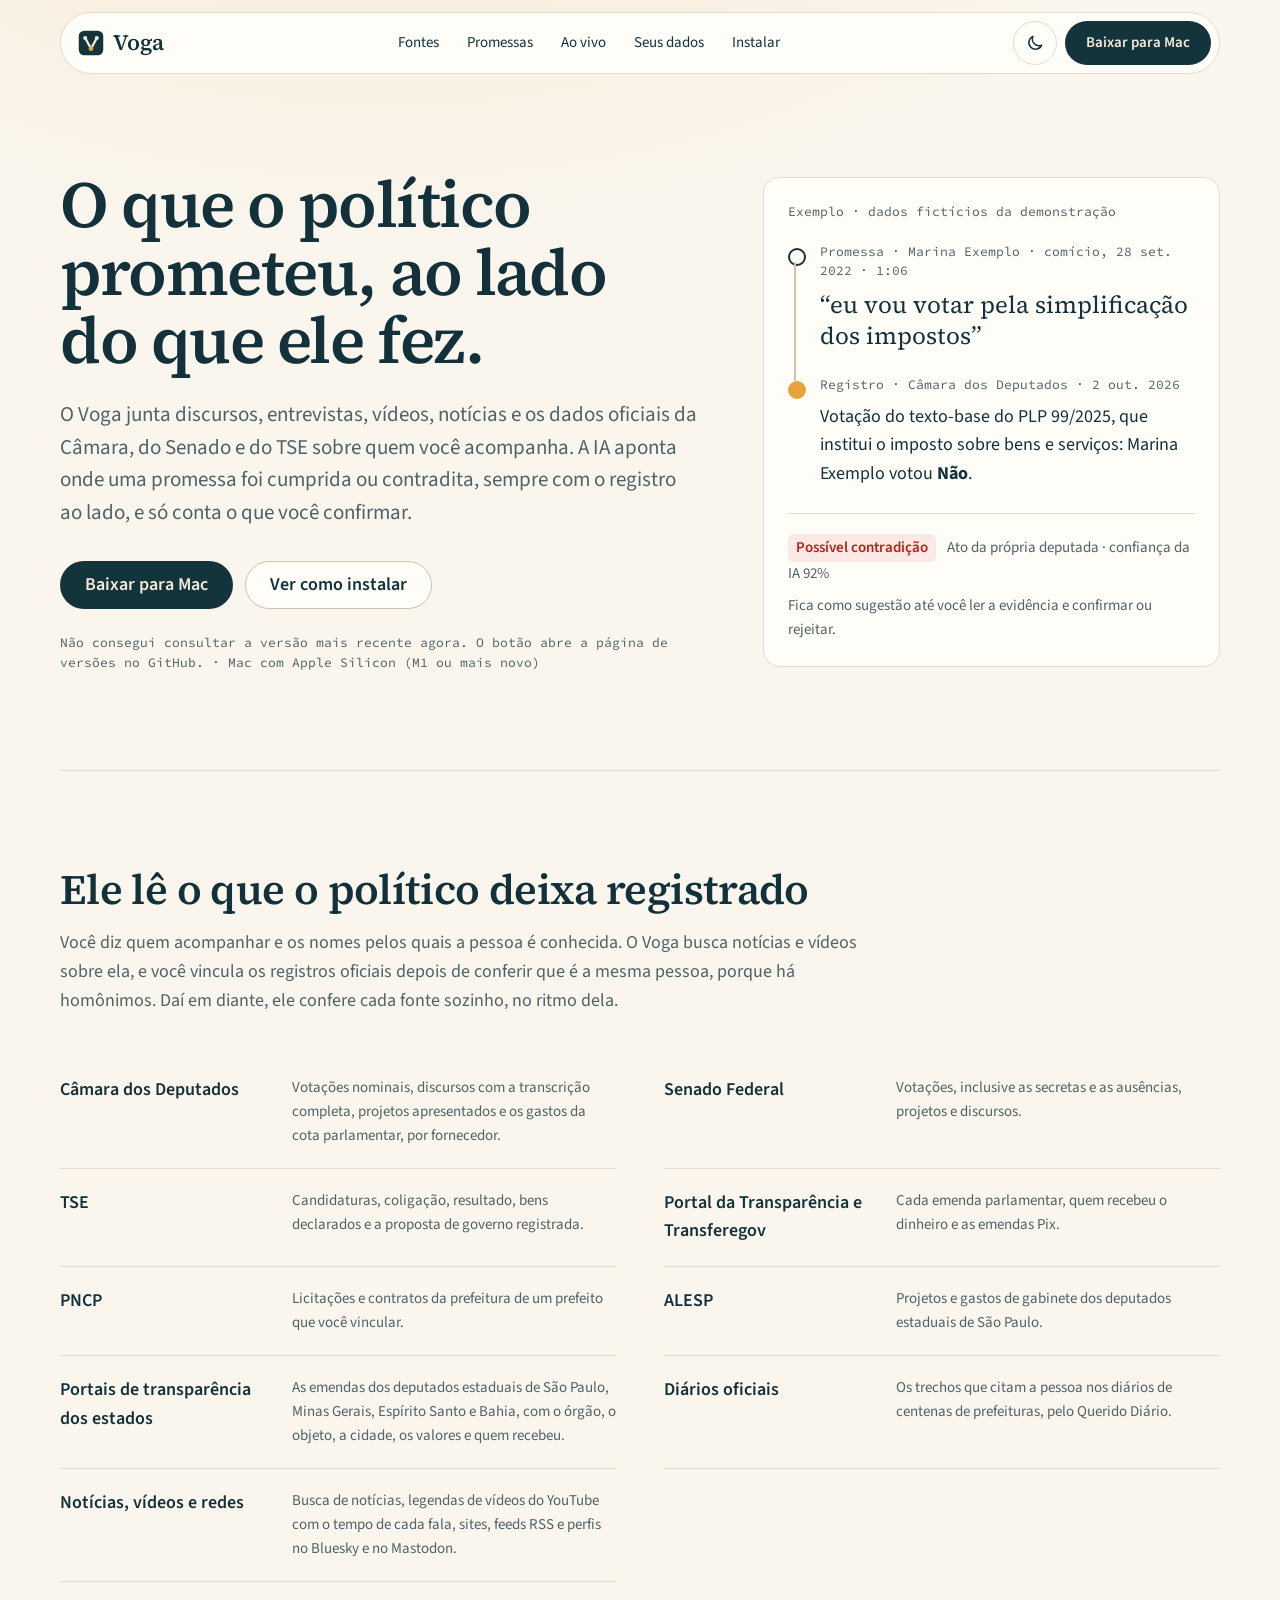
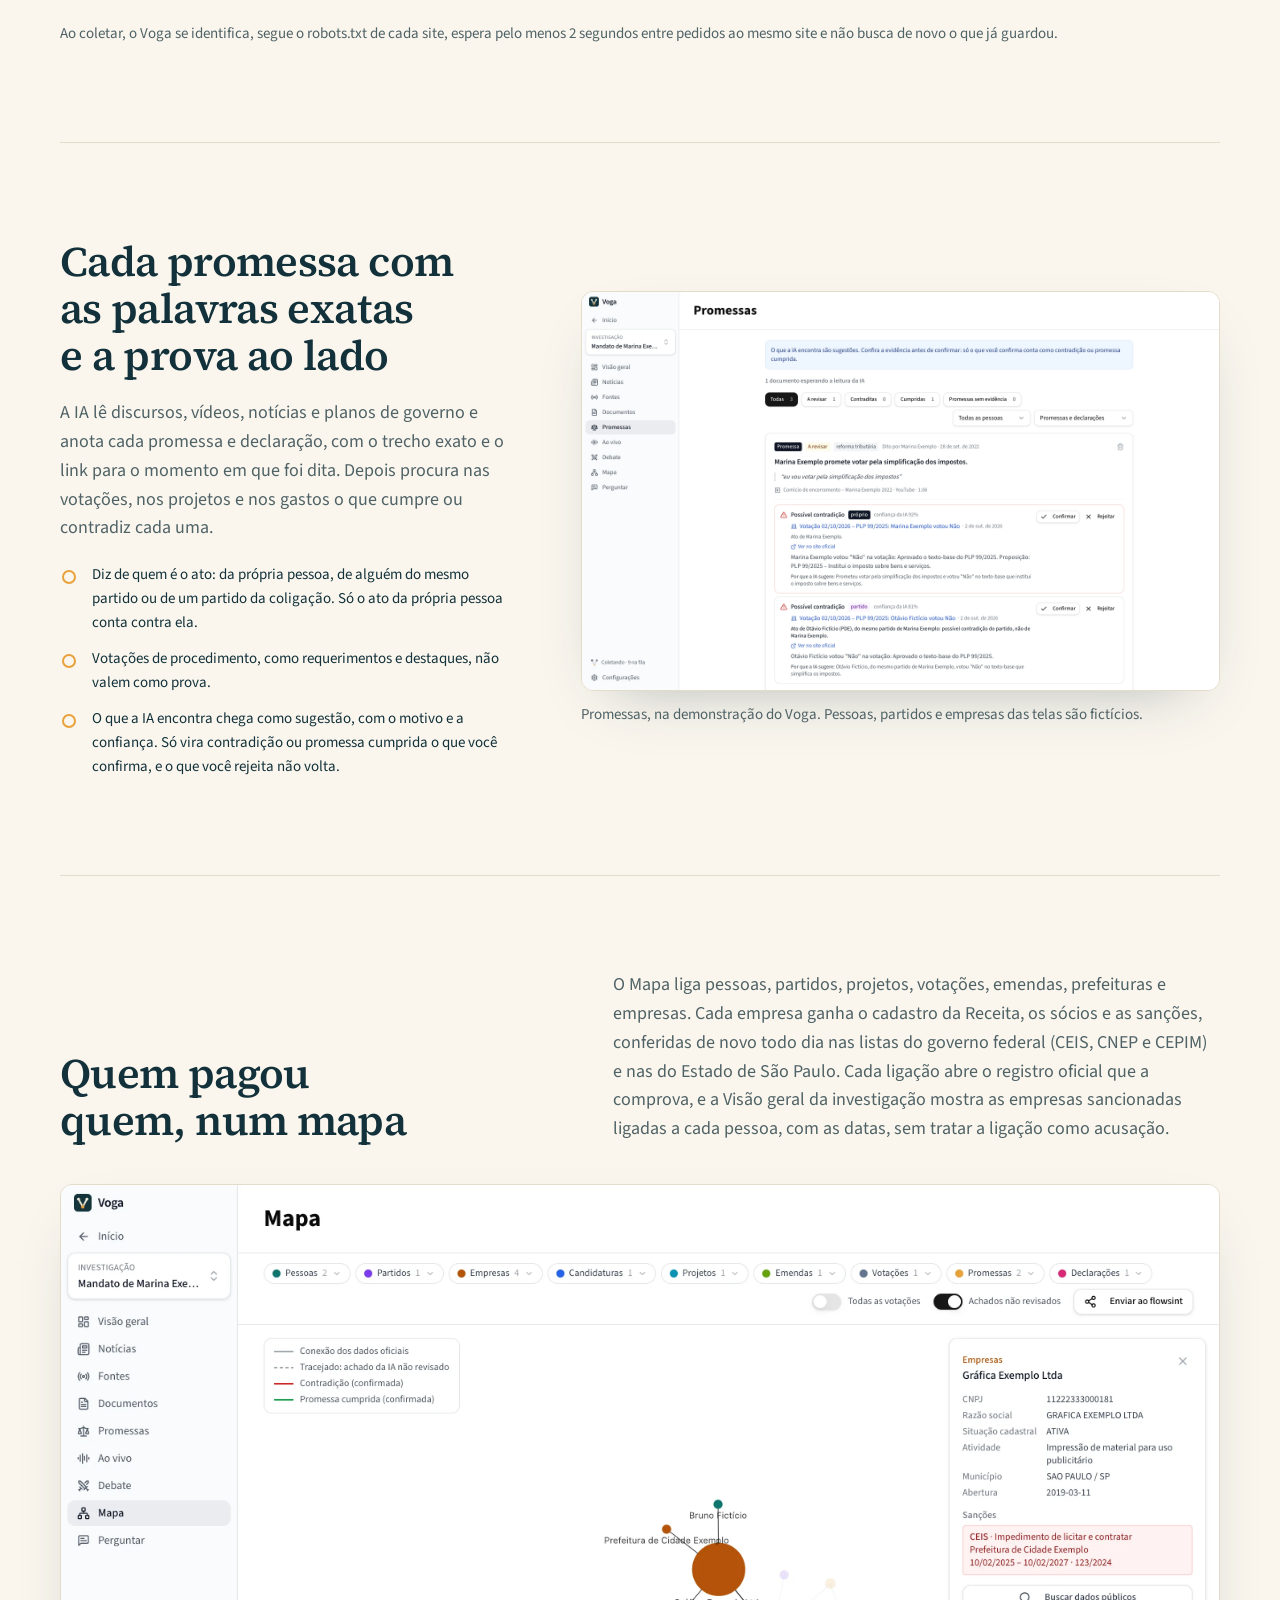
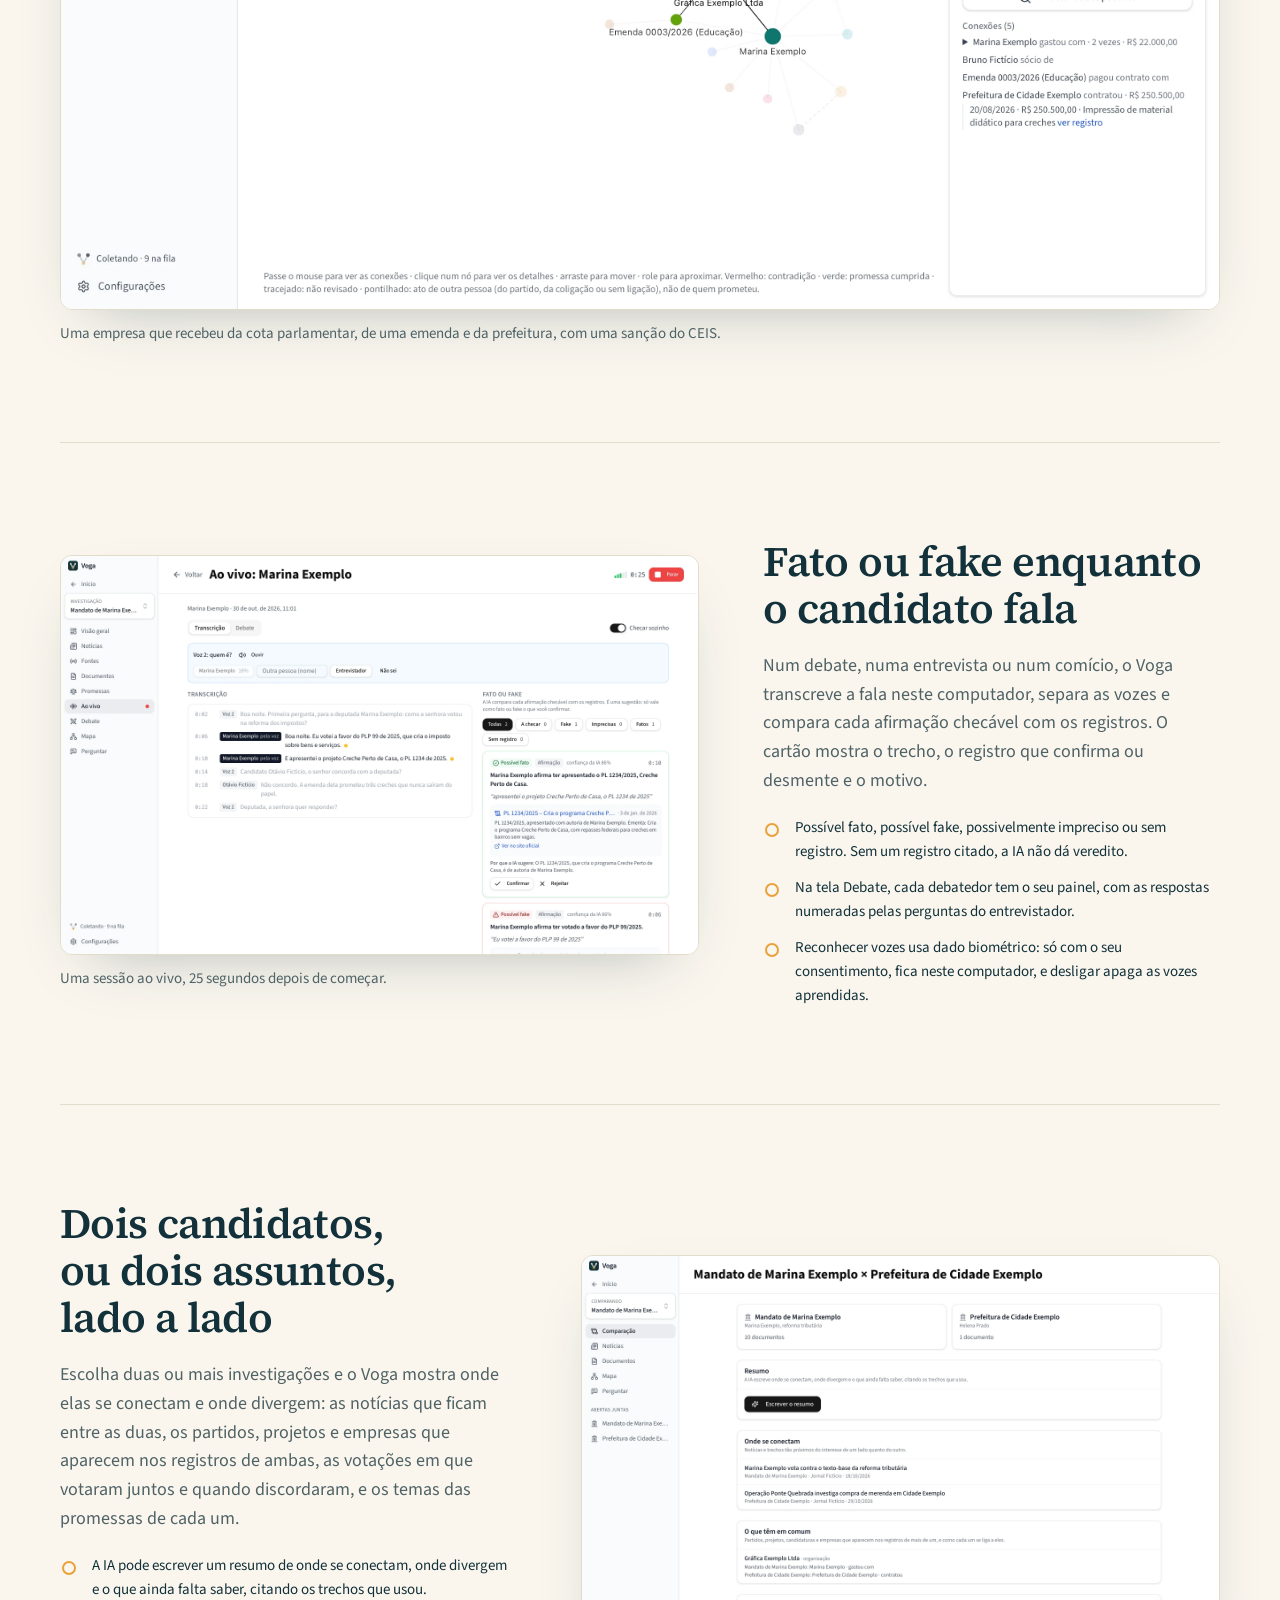
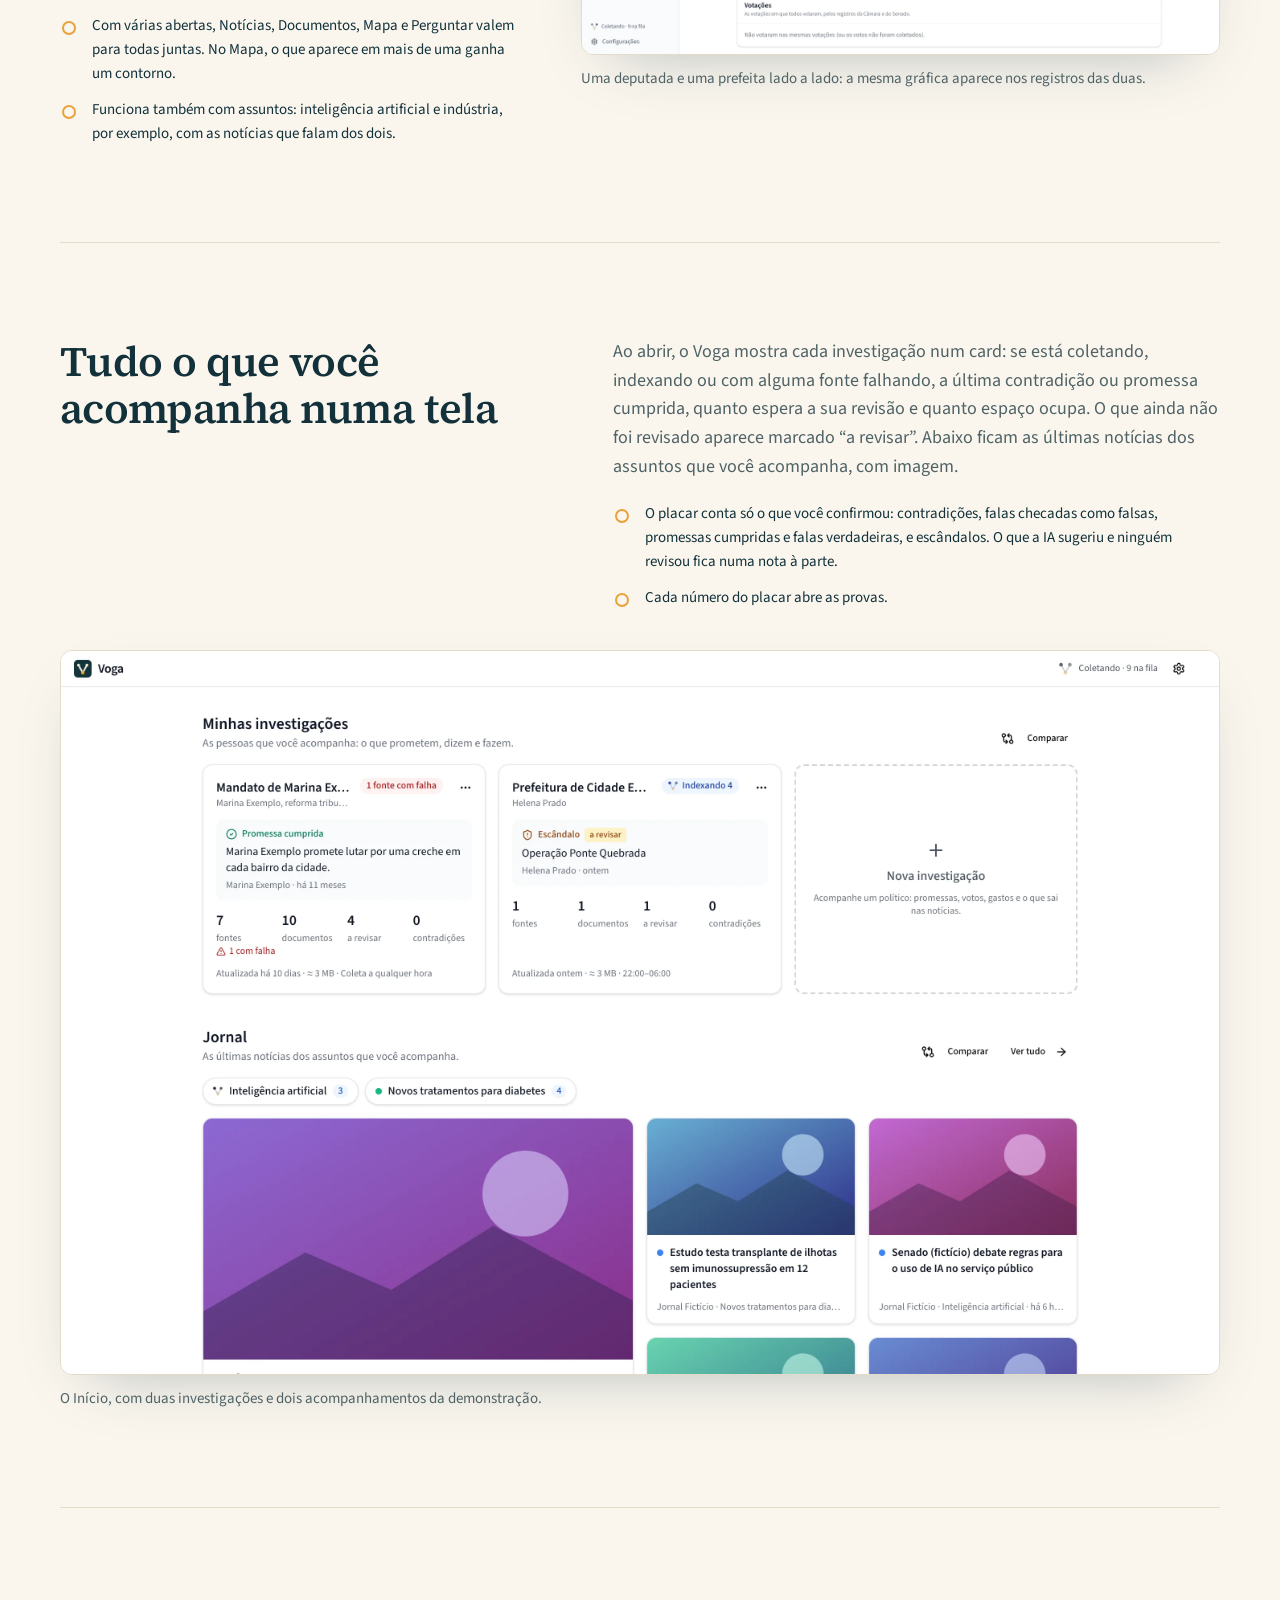
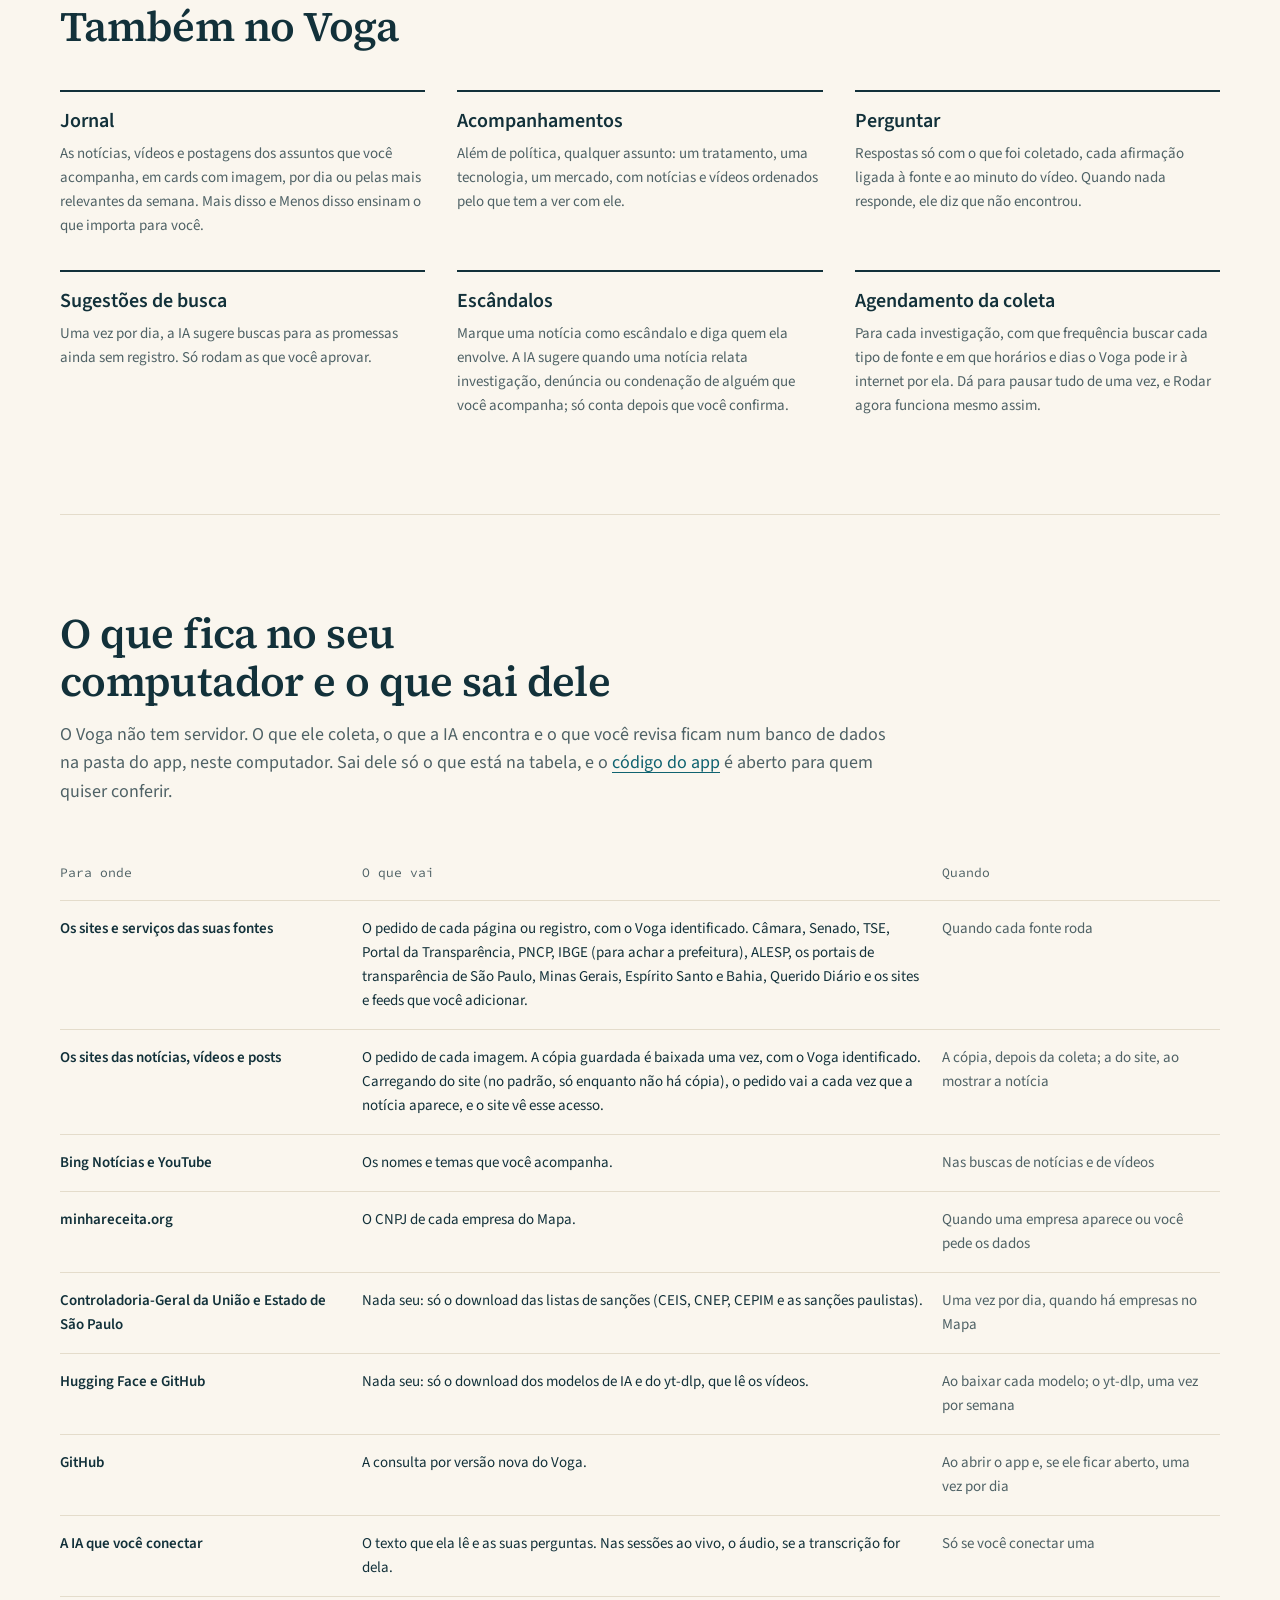
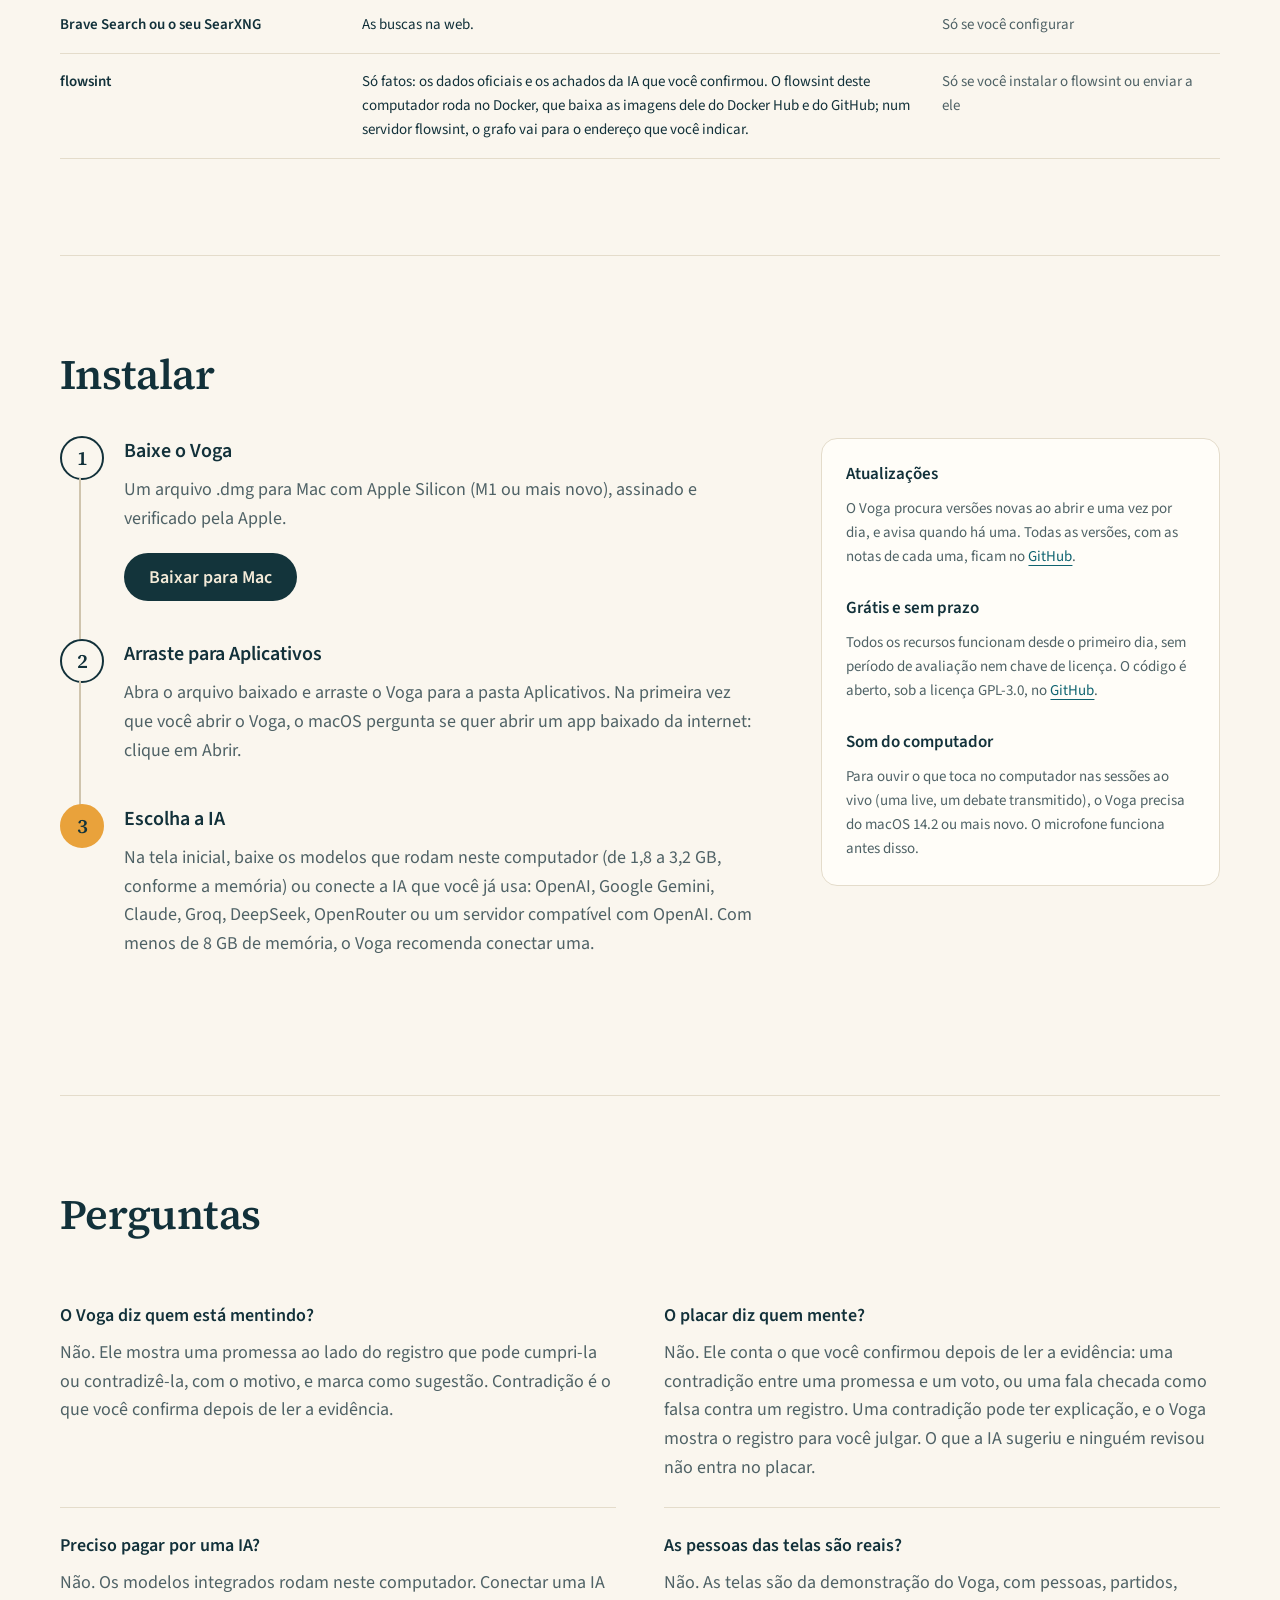
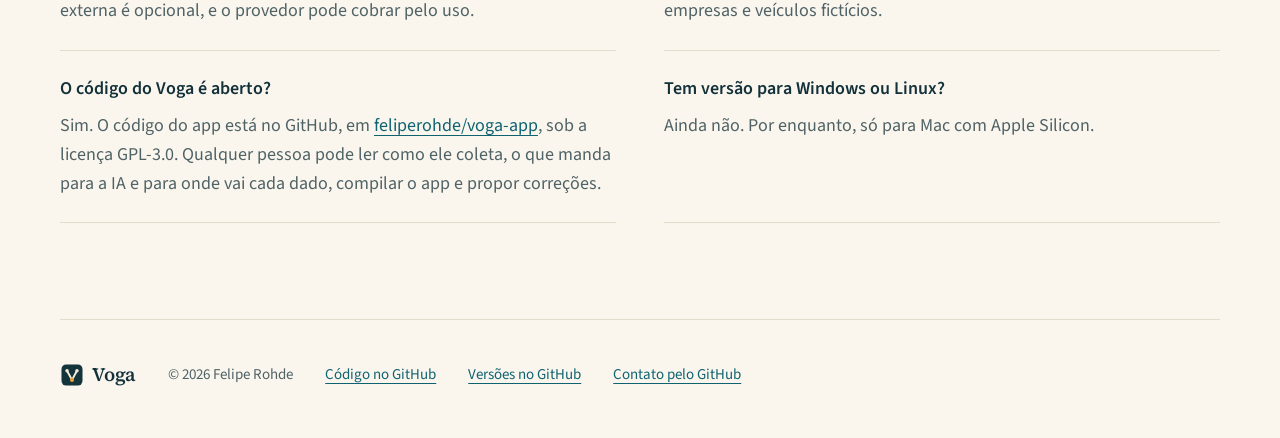
==== commit 236d0bcc: "Adjusted website after opensourcing." ====
--- a/site/index.html
+++ b/site/index.html
@@ -222,13 +222,13 @@
 						<tr><th scope="row">minhareceita.org</th><td>O CNPJ de cada empresa do Mapa.</td><td>Quando uma empresa aparece ou você pede os dados</td></tr>
 						<tr><th scope="row">Controladoria-Geral da União e Estado de São Paulo</th><td>Nada seu: só o download das listas de sanções (CEIS, CNEP, CEPIM e as sanções paulistas).</td><td>Uma vez por dia, quando há empresas no Mapa</td></tr>
 						<tr><th scope="row">Hugging Face e GitHub</th><td>Nada seu: só o download dos modelos de IA e do yt-dlp, que lê os vídeos.</td><td>Ao baixar cada modelo; o yt-dlp, uma vez por semana</td></tr>
-						<tr><th scope="row">GitHub</th><td>A consulta por versão nova do Voga.</td><td>Ao abrir o app</td></tr>
+						<tr><th scope="row">GitHub</th><td>A consulta por versão nova do Voga.</td><td>Ao abrir o app e, se ele ficar aberto, uma vez por dia</td></tr>
 						<tr><th scope="row">A IA que você conectar</th><td>O texto que ela lê e as suas perguntas. Nas sessões ao vivo, o áudio, se a transcrição for dela.</td><td>Só se você conectar uma</td></tr>
 						<tr><th scope="row">Brave Search ou o seu SearXNG</th><td>As buscas na web.</td><td>Só se você configurar</td></tr>
+						<tr><th scope="row">flowsint</th><td>Só fatos: os dados oficiais e os achados da IA que você confirmou. O flowsint deste computador roda no Docker, que baixa as imagens dele do Docker Hub e do GitHub; num servidor flowsint, o grafo vai para o endereço que você indicar.</td><td>Só se você instalar o flowsint ou enviar a ele</td></tr>
 					</tbody>
 				</table>
 			</div>
-			<p class="small">A chave de licença é conferida neste computador, sem consulta a servidor.</p>
 		</section>
 
 		<section class="rail section install" id="instalar">
@@ -251,9 +251,9 @@
 				</ol>
 				<aside class="install-notes">
 					<h3>Atualizações</h3>
-					<p>O Voga procura versões novas ao abrir e avisa quando há uma. Todas as versões, com as notas de cada uma, ficam no <a href="https://github.com/feliperohde/voga/releases">GitHub</a>.</p>
-					<h3>Avaliação e licença</h3>
-					<p>Perguntar, Mapa, Ao vivo, Fontes oficiais e Descoberta automática funcionam durante o período de avaliação. Depois, pedem uma chave de licença, inserida em Configurações › Licença. Para pedir a sua, abra uma issue no <a href="https://github.com/feliperohde/voga/issues">GitHub do Voga</a>.</p>
+					<p>O Voga procura versões novas ao abrir e uma vez por dia, e avisa quando há uma. Todas as versões, com as notas de cada uma, ficam no <a href="https://github.com/feliperohde/voga/releases">GitHub</a>.</p>
+					<h3>Grátis e sem prazo</h3>
+					<p>Todos os recursos funcionam desde o primeiro dia, sem período de avaliação nem chave de licença. O código é aberto, sob a licença GPL-3.0, no <a href="https://github.com/feliperohde/voga-app">GitHub</a>.</p>
 					<h3>Som do computador</h3>
 					<p>Para ouvir o que toca no computador nas sessões ao vivo (uma live, um debate transmitido), o Voga precisa do macOS 14.2 ou mais novo. O microfone funciona antes disso.</p>
 				</aside>
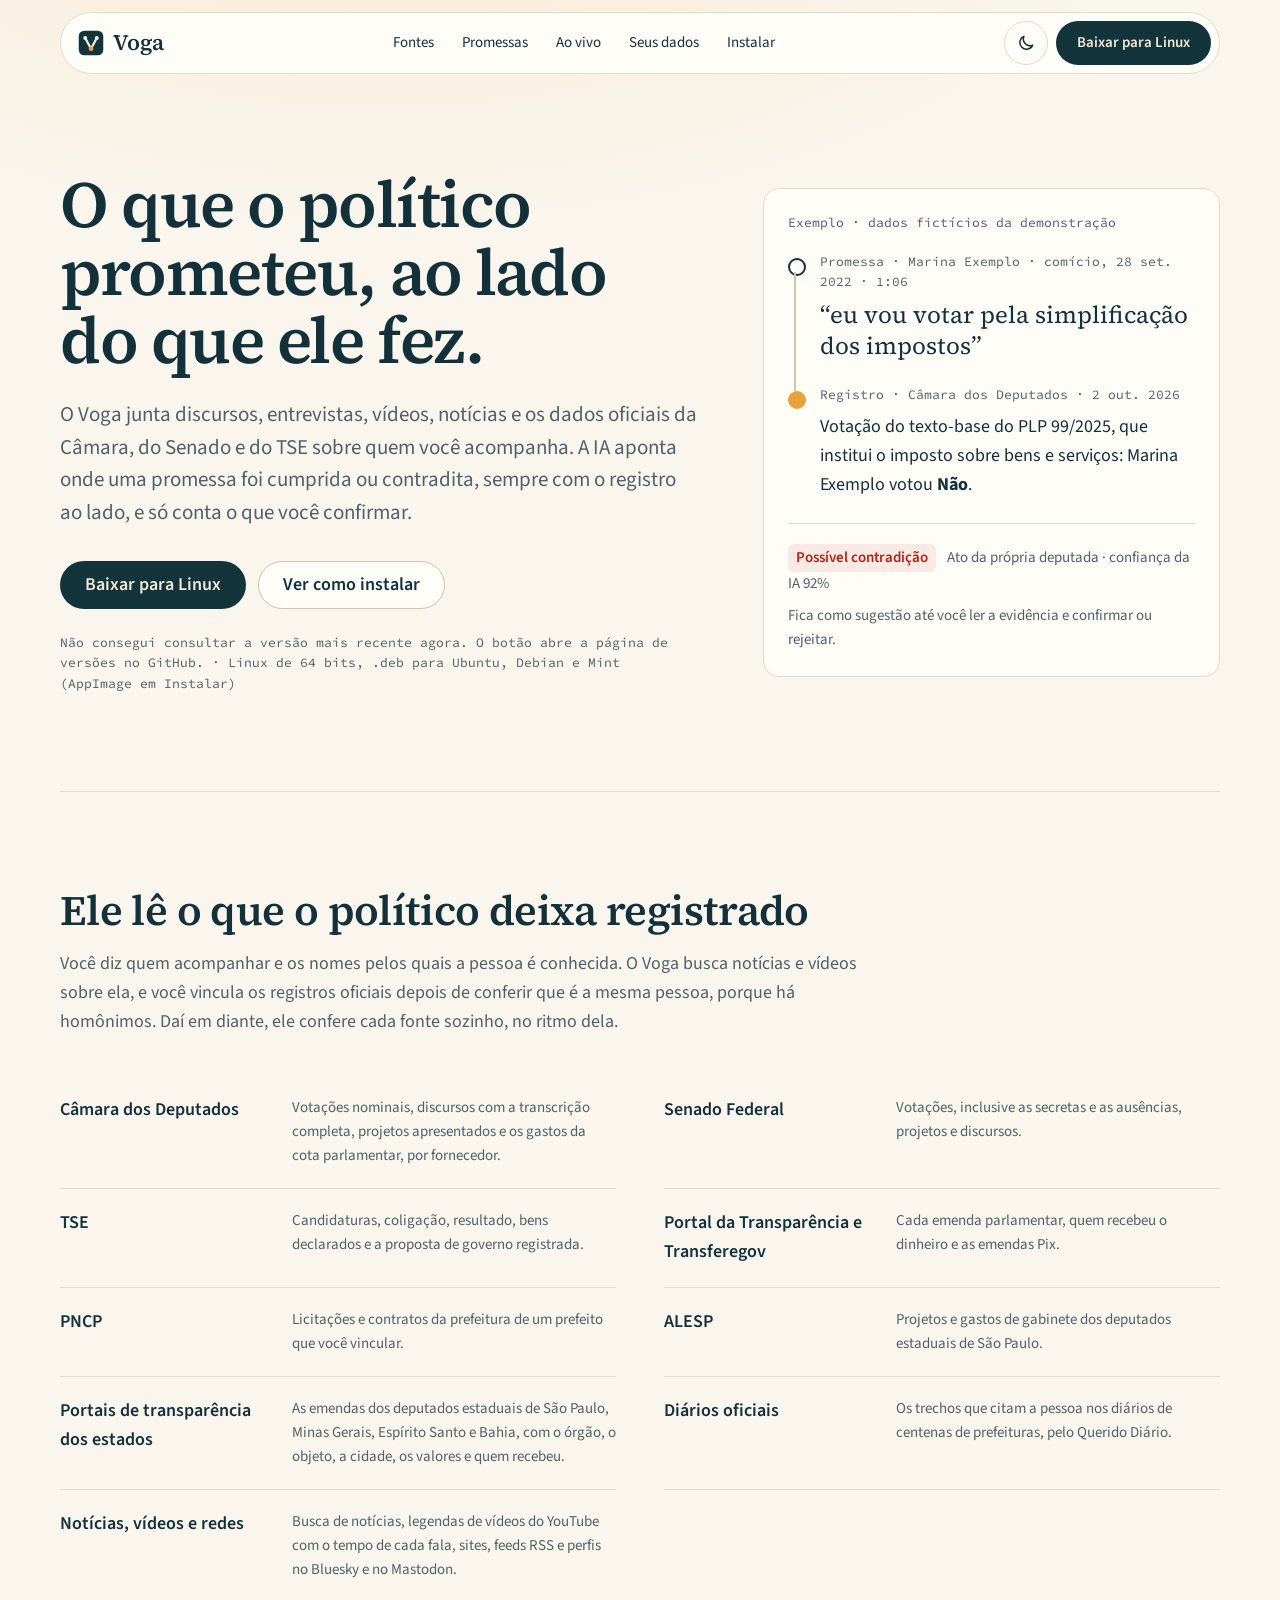
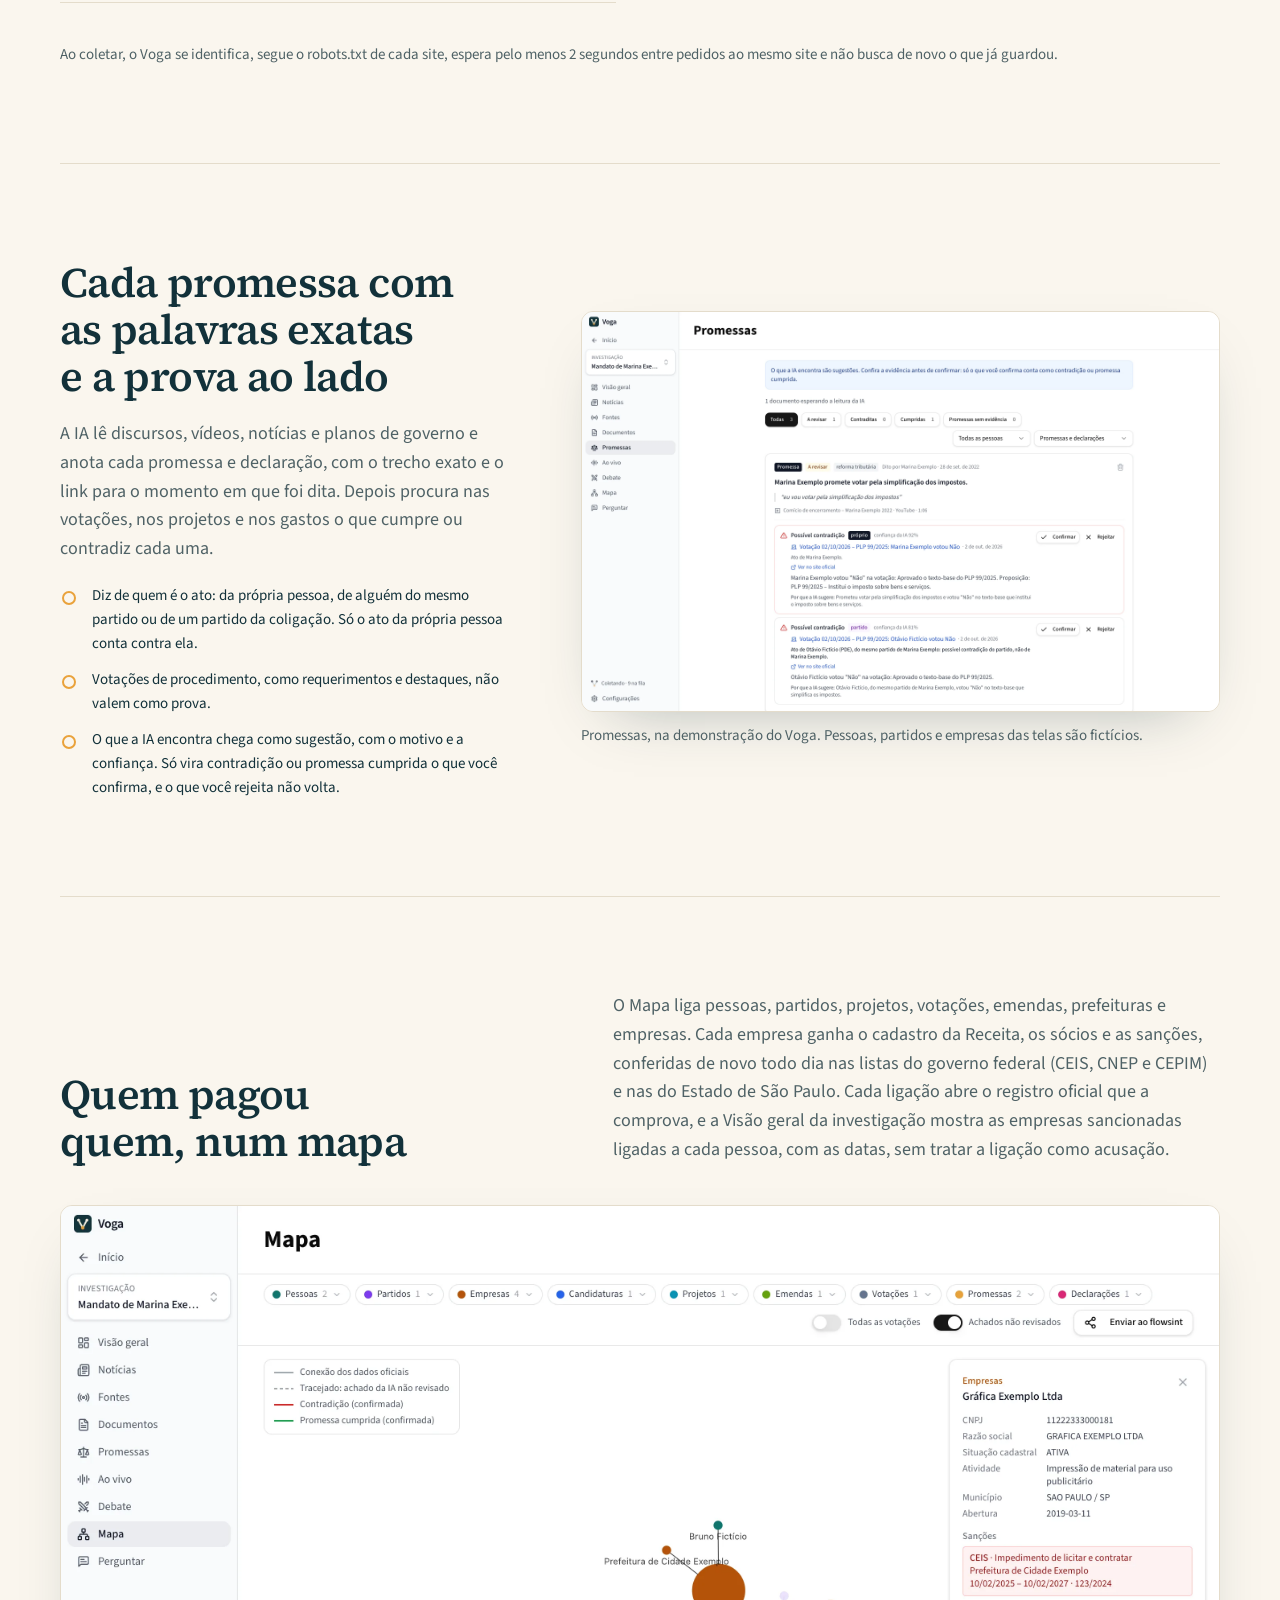
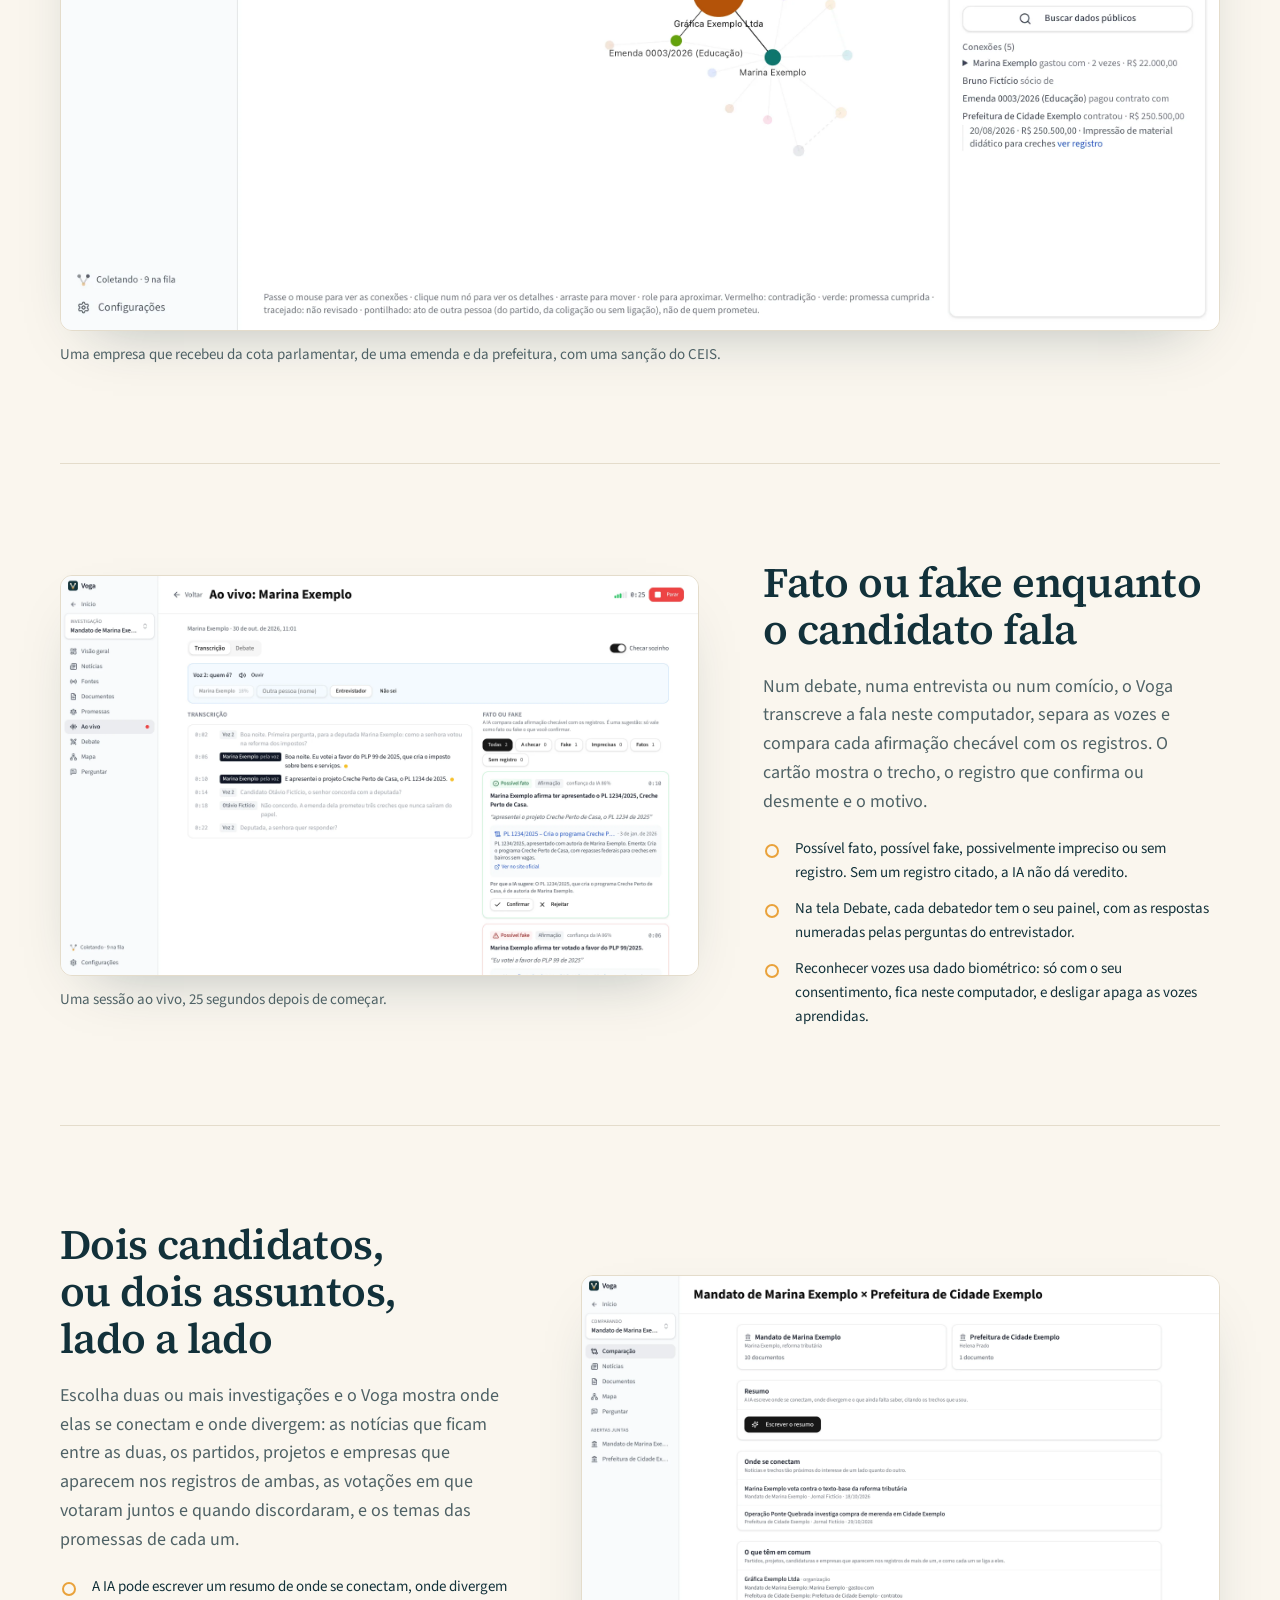
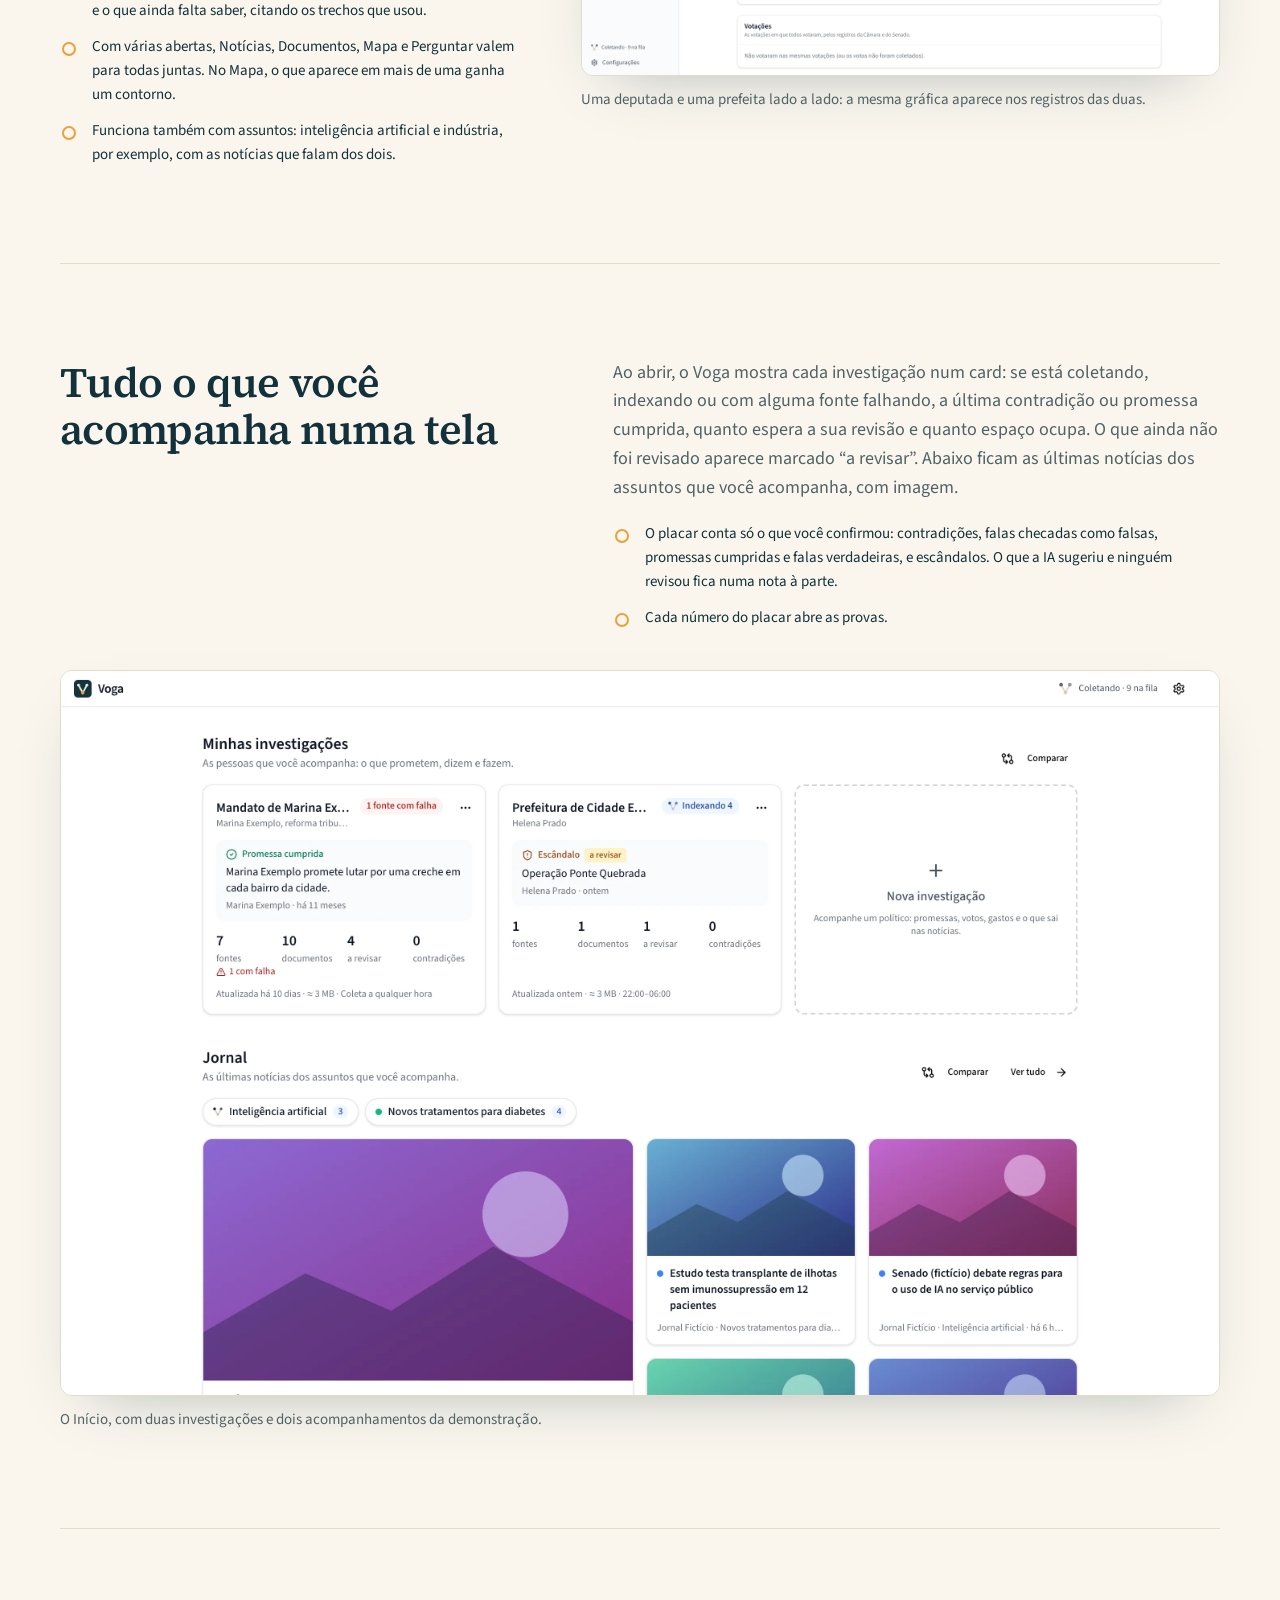
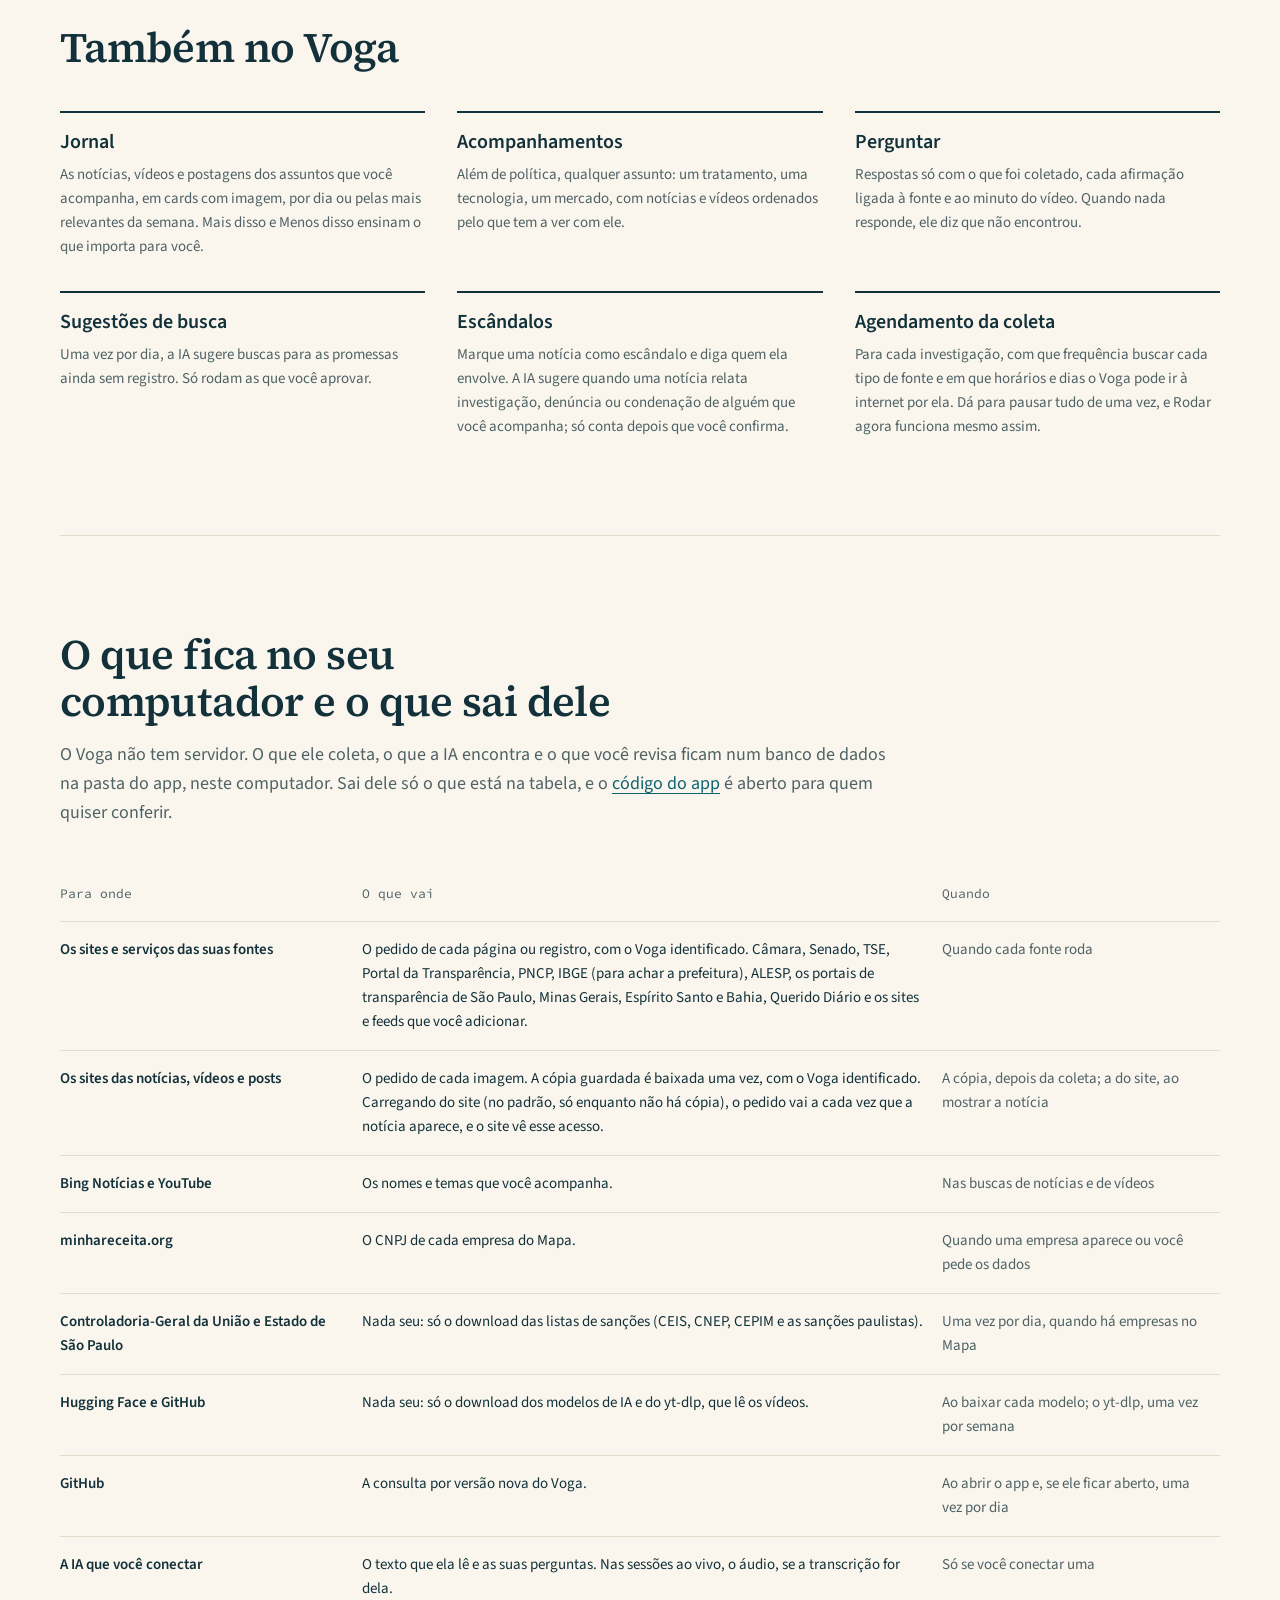
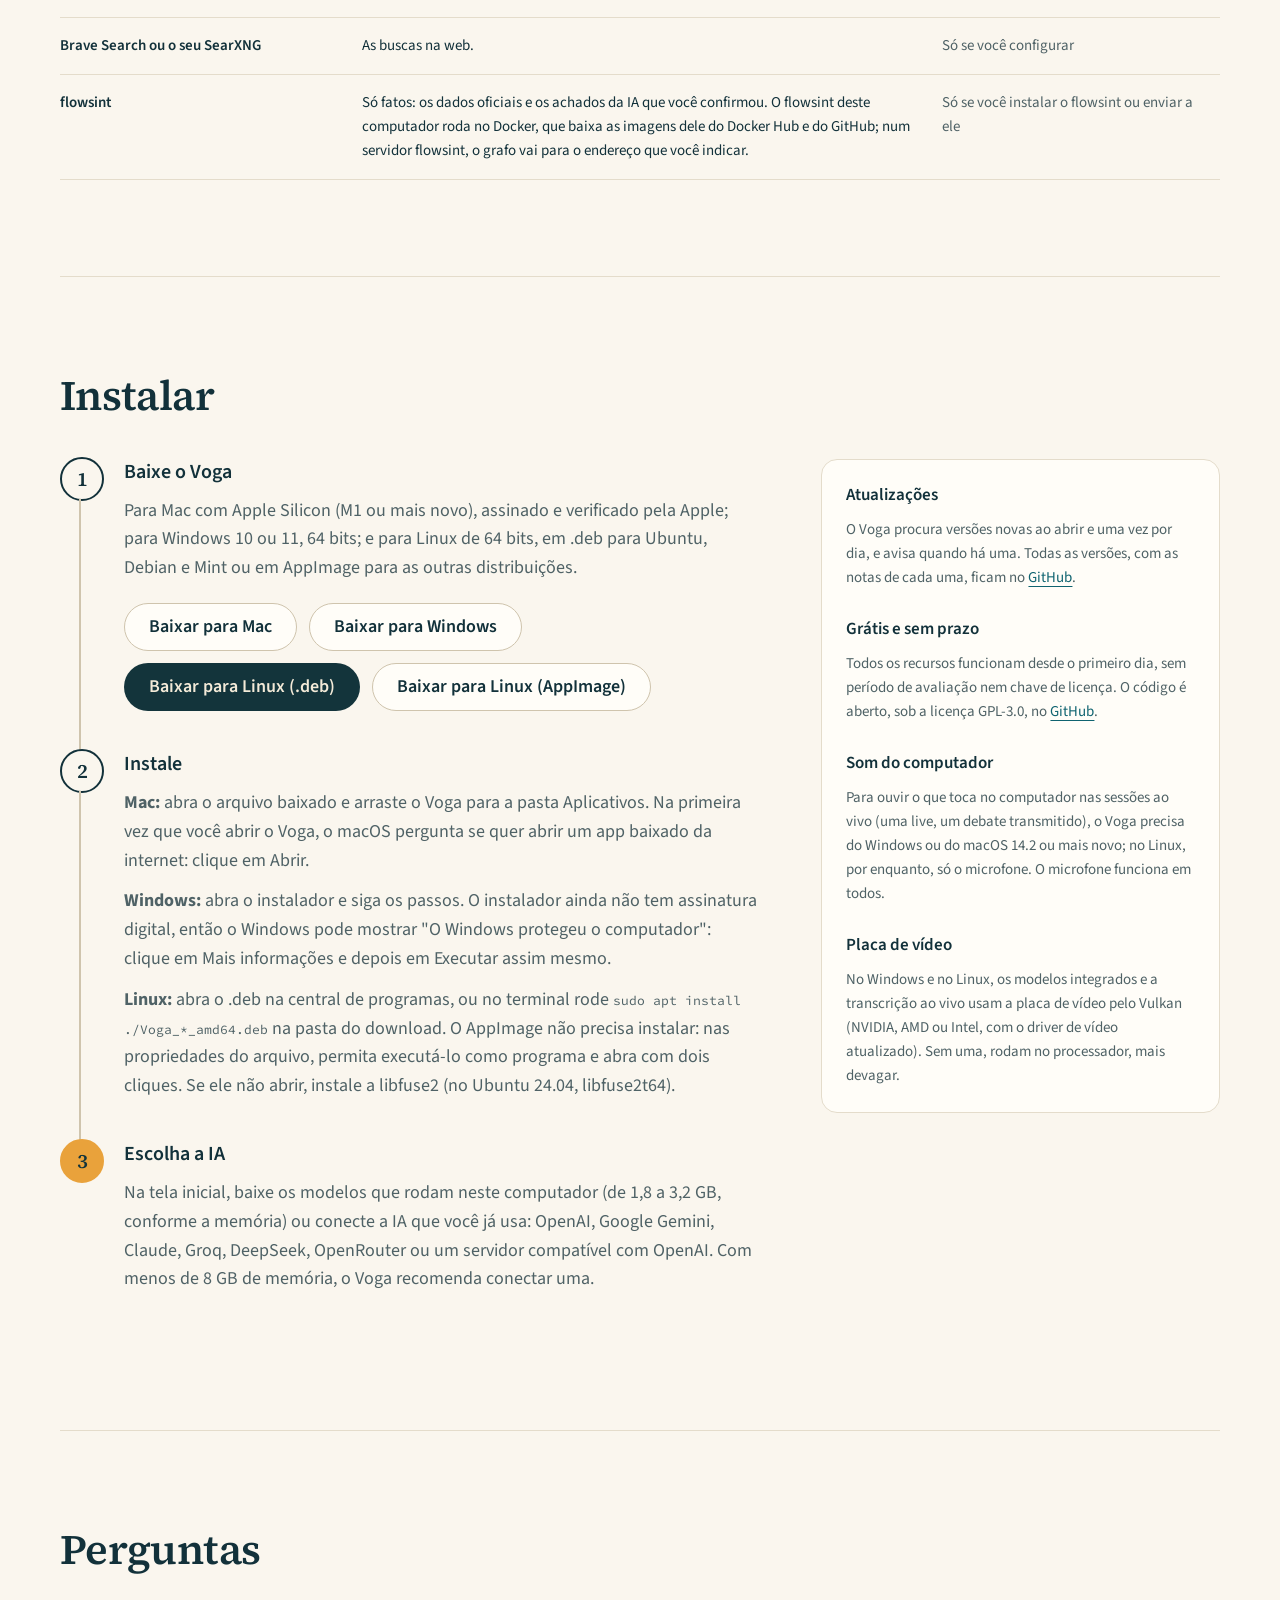
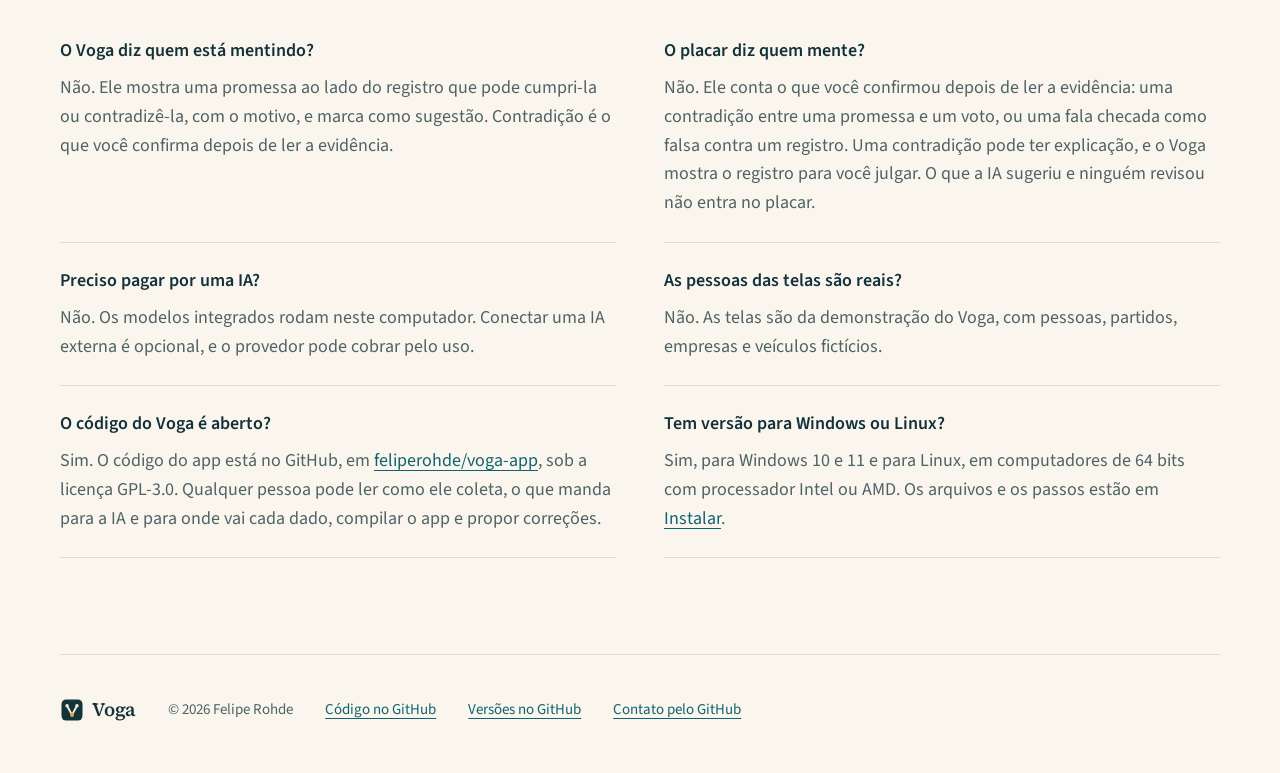
==== commit 50910bf7: "Windows and Linux downloads." ====
--- a/site/index.html
+++ b/site/index.html
@@ -4,12 +4,12 @@
 	<meta charset="utf-8">
 	<meta name="viewport" content="width=device-width, initial-scale=1">
 	<title>Voga: o que o político prometeu, ao lado do que ele fez</title>
-	<meta name="description" content="App para Mac que acompanha políticos brasileiros: junta discursos, vídeos, notícias e os dados oficiais da Câmara, do Senado e do TSE e aponta onde uma promessa foi cumprida ou contradita, com o registro ao lado.">
+	<meta name="description" content="App para Mac, Windows e Linux que acompanha políticos brasileiros: junta discursos, vídeos, notícias e os dados oficiais da Câmara, do Senado e do TSE e aponta onde uma promessa foi cumprida ou contradita, com o registro ao lado.">
 	<link rel="canonical" href="https://feliperohde.github.io/voga/">
 	<meta property="og:type" content="website">
 	<meta property="og:locale" content="pt_BR">
 	<meta property="og:title" content="Voga: o que o político prometeu, ao lado do que ele fez">
-	<meta property="og:description" content="Promessas, votos, projetos, gastos e emendas lado a lado, com a prova. Para Mac, com a IA rodando no próprio computador.">
+	<meta property="og:description" content="Promessas, votos, projetos, gastos e emendas lado a lado, com a prova. Para Mac, Windows e Linux, com a IA rodando no próprio computador.">
 	<meta property="og:url" content="https://feliperohde.github.io/voga/">
 	<meta property="og:image" content="https://feliperohde.github.io/voga/screenshots/claims-light.webp">
 	<meta name="color-scheme" content="light dark">
@@ -23,7 +23,7 @@
 	<link rel="stylesheet" href="styles.css">
 	<!-- The visitor's theme, before paint; without one, the CSS follows the system -->
 	<script>try { var t = localStorage.getItem('voga-site-theme'); if (t === 'light' || t === 'dark') document.documentElement.dataset.theme = t; } catch (e) {}</script>
-	<script type="application/ld+json">{"@context":"https://schema.org","@type":"SoftwareApplication","name":"Voga","operatingSystem":"macOS","applicationCategory":"ReferenceApplication","inLanguage":"pt-BR","url":"https://feliperohde.github.io/voga/","downloadUrl":"https://github.com/feliperohde/voga/releases/latest","license":"https://www.gnu.org/licenses/gpl-3.0.html","isAccessibleForFree":true}</script>
+	<script type="application/ld+json">{"@context":"https://schema.org","@type":"SoftwareApplication","name":"Voga","operatingSystem":"macOS, Windows, Linux","applicationCategory":"ReferenceApplication","inLanguage":"pt-BR","url":"https://feliperohde.github.io/voga/","downloadUrl":"https://github.com/feliperohde/voga/releases/latest","license":"https://www.gnu.org/licenses/gpl-3.0.html","isAccessibleForFree":true}</script>
 	<script src="main.js" defer></script>
 </head>
 <body>
@@ -46,7 +46,7 @@
 					<svg class="icon-moon" viewBox="0 0 24 24" aria-hidden="true"><path d="M20 14.5A8 8 0 0 1 9.5 4a8 8 0 1 0 10.5 10.5Z"/></svg>
 					<svg class="icon-sun" viewBox="0 0 24 24" aria-hidden="true"><circle cx="12" cy="12" r="4"/><path d="M12 2.5v2.5M12 19v2.5M2.5 12H5M19 12h2.5M5.3 5.3l1.8 1.8M16.9 16.9l1.8 1.8M5.3 18.7l1.8-1.8M16.9 7.1l1.8-1.8"/></svg>
 				</button>
-				<a class="button button-small header-download" href="https://github.com/feliperohde/voga/releases/latest" data-download>Baixar para Mac</a>
+				<a class="button button-small header-download" href="https://github.com/feliperohde/voga/releases/latest" data-download="">Baixar para Mac</a>
 				<details class="menu">
 					<summary aria-label="Abrir o menu"><span class="menu-label">Menu</span><svg viewBox="0 0 24 24" aria-hidden="true"><path d="M4 7h16M4 12h16M4 17h16"/></svg></summary>
 					<nav class="menu-panel" aria-label="Seções">
@@ -55,7 +55,7 @@
 						<a href="#ao-vivo">Ao vivo</a>
 						<a href="#dados">Seus dados</a>
 						<a href="#instalar">Instalar</a>
-						<a class="button" href="https://github.com/feliperohde/voga/releases/latest" data-download>Baixar para Mac</a>
+						<a class="button" href="https://github.com/feliperohde/voga/releases/latest" data-download="">Baixar para Mac</a>
 					</nav>
 				</details>
 			</div>
@@ -68,7 +68,7 @@
 				<h1>O que o político prometeu, ao lado do que ele fez.</h1>
 				<p class="lead">O Voga junta discursos, entrevistas, vídeos, notícias e os dados oficiais da Câmara, do Senado e do TSE sobre quem você acompanha. A IA aponta onde uma promessa foi cumprida ou contradita, sempre com o registro ao lado, e só conta o que você confirmar.</p>
 				<div class="actions">
-					<a class="button" href="https://github.com/feliperohde/voga/releases/latest" data-download>Baixar para Mac</a>
+					<a class="button" href="https://github.com/feliperohde/voga/releases/latest" data-download="">Baixar para Mac</a>
 					<a class="button secondary" href="#instalar">Ver como instalar</a>
 				</div>
 				<p class="download-meta" data-release-meta aria-live="polite">Mac com Apple Silicon (M1 ou mais novo)</p>
@@ -237,12 +237,19 @@
 				<ol class="steps">
 					<li>
 						<h3>Baixe o Voga</h3>
-						<p>Um arquivo .dmg para Mac com Apple Silicon (M1 ou mais novo), assinado e verificado pela Apple.</p>
-						<a class="button" href="https://github.com/feliperohde/voga/releases/latest" data-download>Baixar para Mac</a>
+						<p>Para Mac com Apple Silicon (M1 ou mais novo), assinado e verificado pela Apple; para Windows 10 ou 11, 64 bits; e para Linux de 64 bits, em .deb para Ubuntu, Debian e Mint ou em AppImage para as outras distribuições.</p>
+						<div class="actions">
+							<a class="button" href="https://github.com/feliperohde/voga/releases/latest" data-download="mac">Baixar para Mac</a>
+							<a class="button secondary" href="https://github.com/feliperohde/voga/releases/latest" data-download="windows">Baixar para Windows</a>
+							<a class="button secondary" href="https://github.com/feliperohde/voga/releases/latest" data-download="deb">Baixar para Linux (.deb)</a>
+							<a class="button secondary" href="https://github.com/feliperohde/voga/releases/latest" data-download="appimage">Baixar para Linux (AppImage)</a>
+						</div>
 					</li>
 					<li>
-						<h3>Arraste para Aplicativos</h3>
-						<p>Abra o arquivo baixado e arraste o Voga para a pasta Aplicativos. Na primeira vez que você abrir o Voga, o macOS pergunta se quer abrir um app baixado da internet: clique em Abrir.</p>
+						<h3>Instale</h3>
+						<p><strong>Mac:</strong> abra o arquivo baixado e arraste o Voga para a pasta Aplicativos. Na primeira vez que você abrir o Voga, o macOS pergunta se quer abrir um app baixado da internet: clique em Abrir.</p>
+						<p><strong>Windows:</strong> abra o instalador e siga os passos. O instalador ainda não tem assinatura digital, então o Windows pode mostrar "O Windows protegeu o computador": clique em Mais informações e depois em Executar assim mesmo.</p>
+						<p><strong>Linux:</strong> abra o .deb na central de programas, ou no terminal rode <code>sudo apt install ./Voga_*_amd64.deb</code> na pasta do download. O AppImage não precisa instalar: nas propriedades do arquivo, permita executá-lo como programa e abra com dois cliques. Se ele não abrir, instale a libfuse2 (no Ubuntu 24.04, libfuse2t64).</p>
 					</li>
 					<li>
 						<h3>Escolha a IA</h3>
@@ -255,7 +262,9 @@
 					<h3>Grátis e sem prazo</h3>
 					<p>Todos os recursos funcionam desde o primeiro dia, sem período de avaliação nem chave de licença. O código é aberto, sob a licença GPL-3.0, no <a href="https://github.com/feliperohde/voga-app">GitHub</a>.</p>
 					<h3>Som do computador</h3>
-					<p>Para ouvir o que toca no computador nas sessões ao vivo (uma live, um debate transmitido), o Voga precisa do macOS 14.2 ou mais novo. O microfone funciona antes disso.</p>
+					<p>Para ouvir o que toca no computador nas sessões ao vivo (uma live, um debate transmitido), o Voga precisa do Windows ou do macOS 14.2 ou mais novo; no Linux, por enquanto, só o microfone. O microfone funciona em todos.</p>
+					<h3>Placa de vídeo</h3>
+					<p>No Windows e no Linux, os modelos integrados e a transcrição ao vivo usam a placa de vídeo pelo Vulkan (NVIDIA, AMD ou Intel, com o driver de vídeo atualizado). Sem uma, rodam no processador, mais devagar.</p>
 				</aside>
 			</div>
 		</section>
@@ -285,7 +294,7 @@
 				</div>
 				<div>
 					<dt>Tem versão para Windows ou Linux?</dt>
-					<dd>Ainda não. Por enquanto, só para Mac com Apple Silicon.</dd>
+					<dd>Sim, para Windows 10 e 11 e para Linux, em computadores de 64 bits com processador Intel ou AMD. Os arquivos e os passos estão em <a href="#instalar">Instalar</a>.</dd>
 				</div>
 			</dl>
 		</section>
--- a/site/styles.css
+++ b/site/styles.css
@@ -826,6 +826,17 @@
 	margin-top: var(--space-2);
 }
 
+.steps .actions .button {
+	margin-top: 0;
+}
+
+/* A terminal command in a step: it breaks anywhere, so it never widens a phone's page */
+.steps code {
+	font-family: var(--font-mono);
+	font-size: var(--text-mono);
+	overflow-wrap: anywhere;
+}
+
 .install-notes {
 	display: grid;
 	align-self: start;
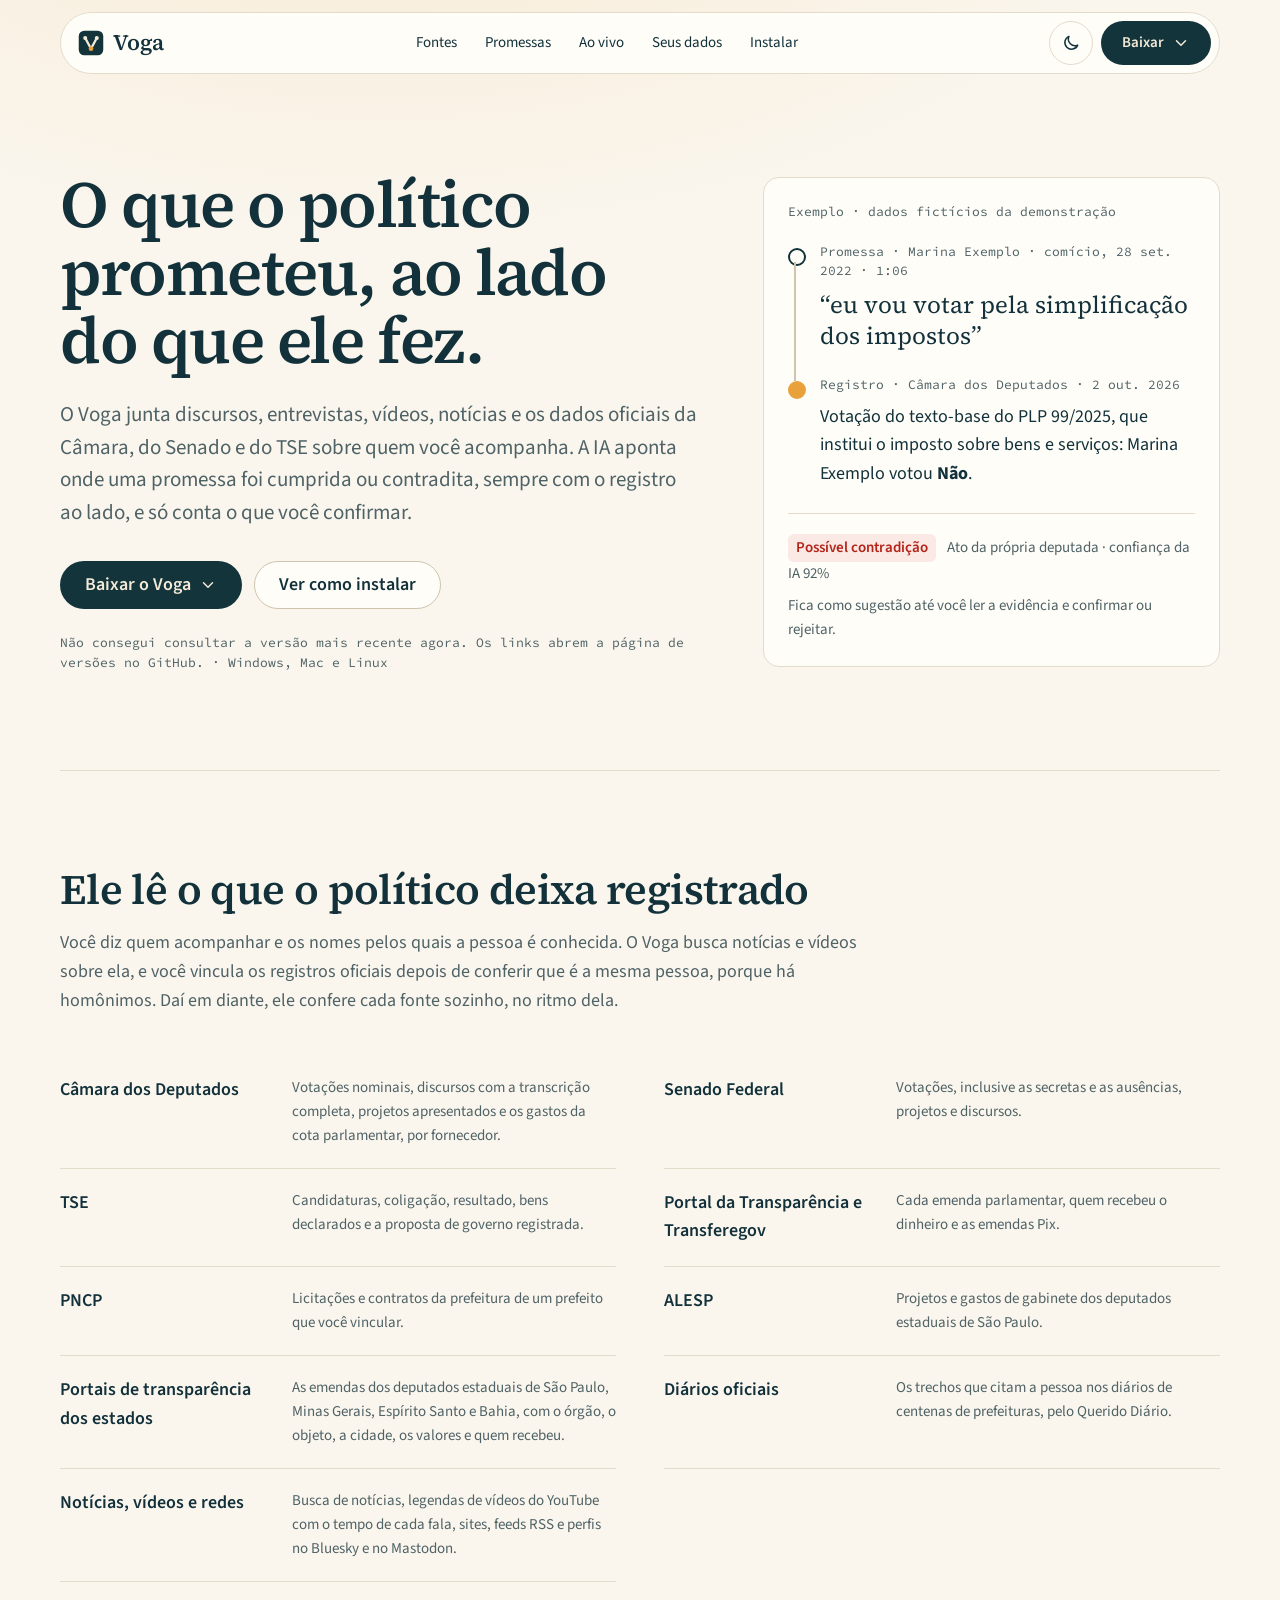
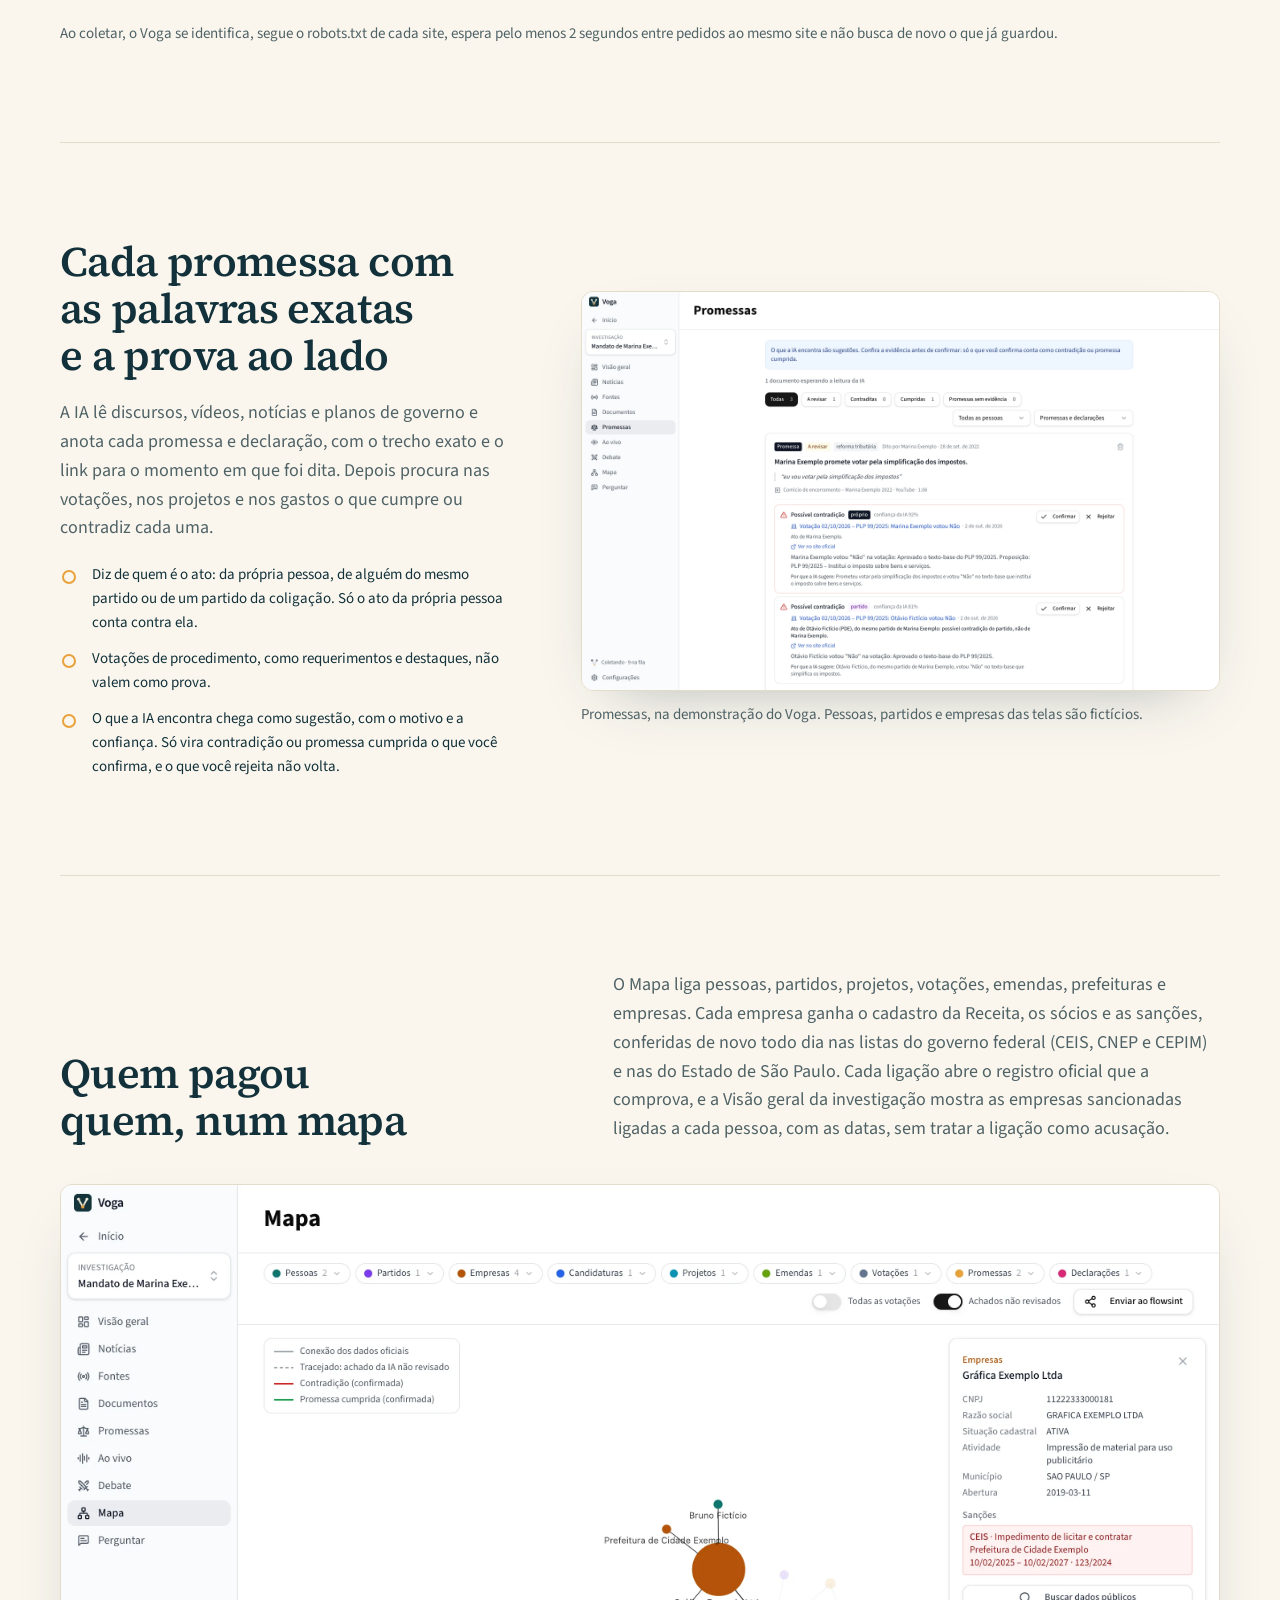
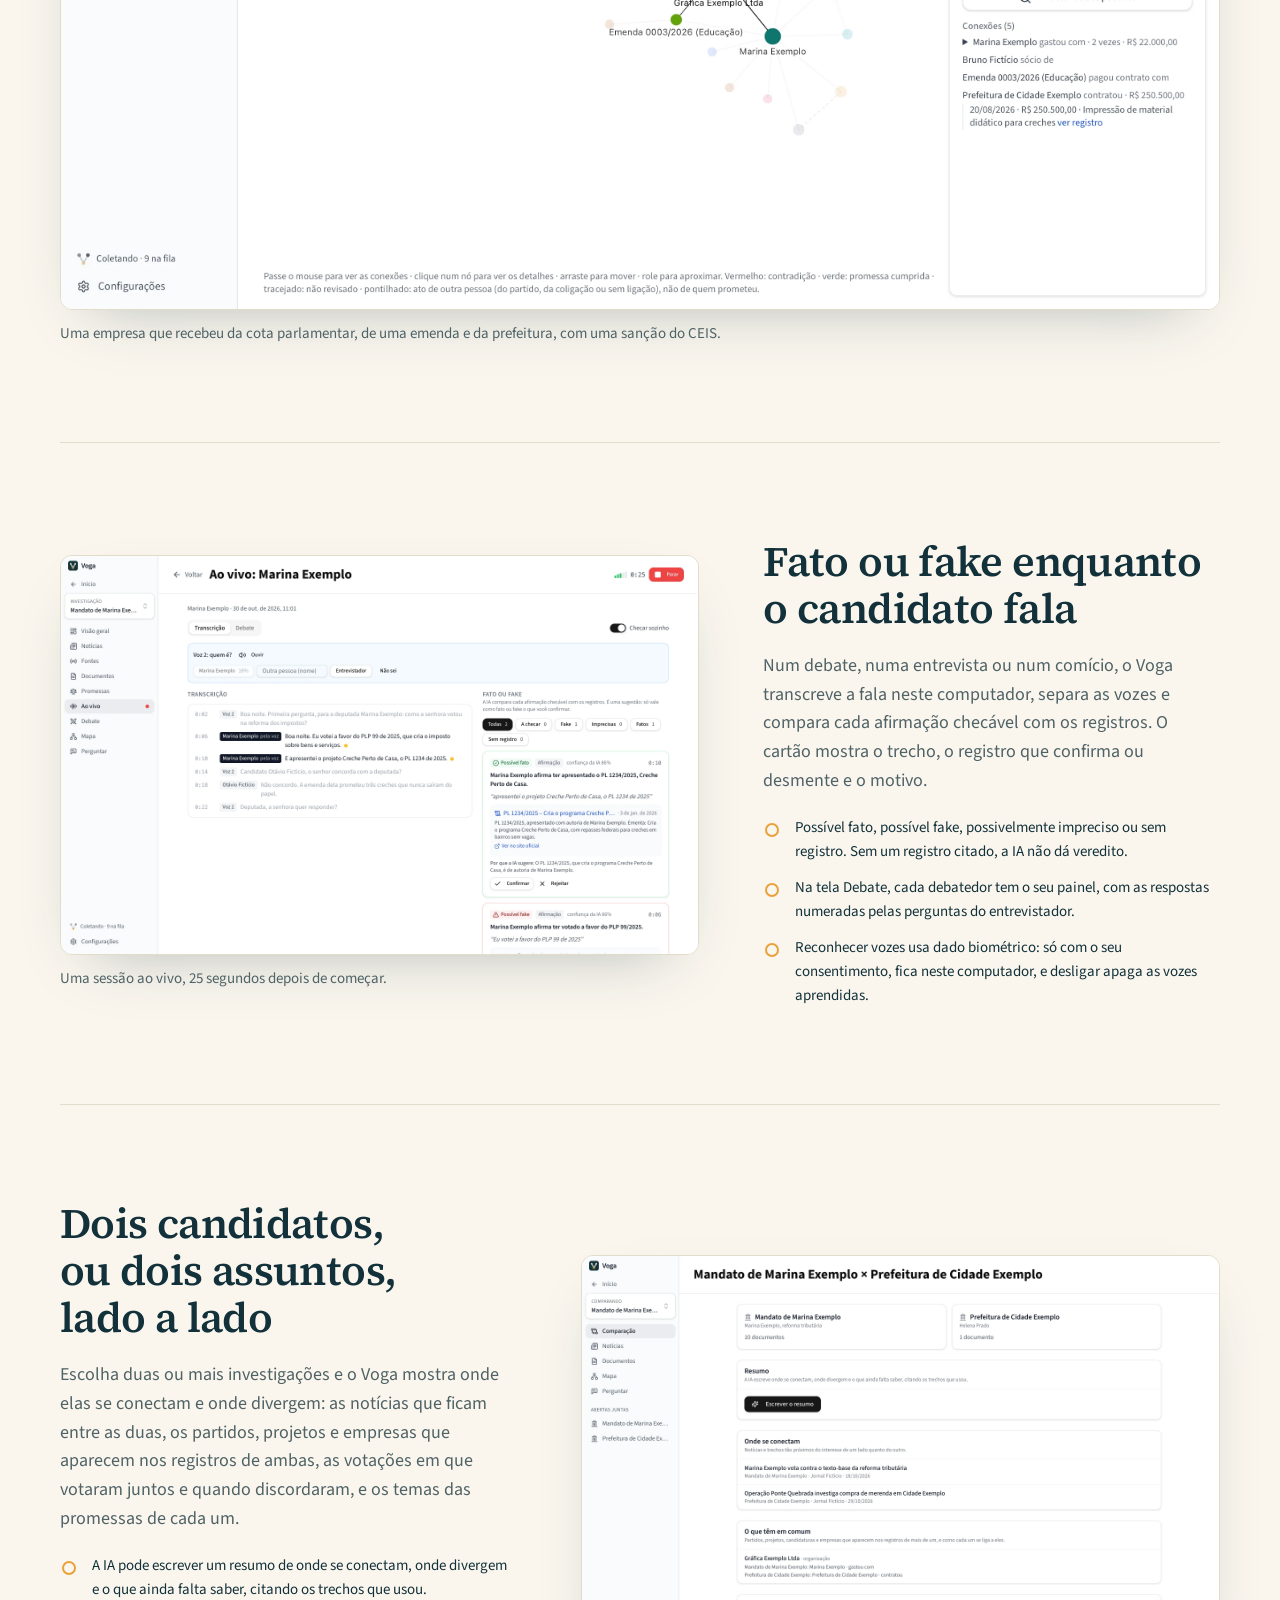
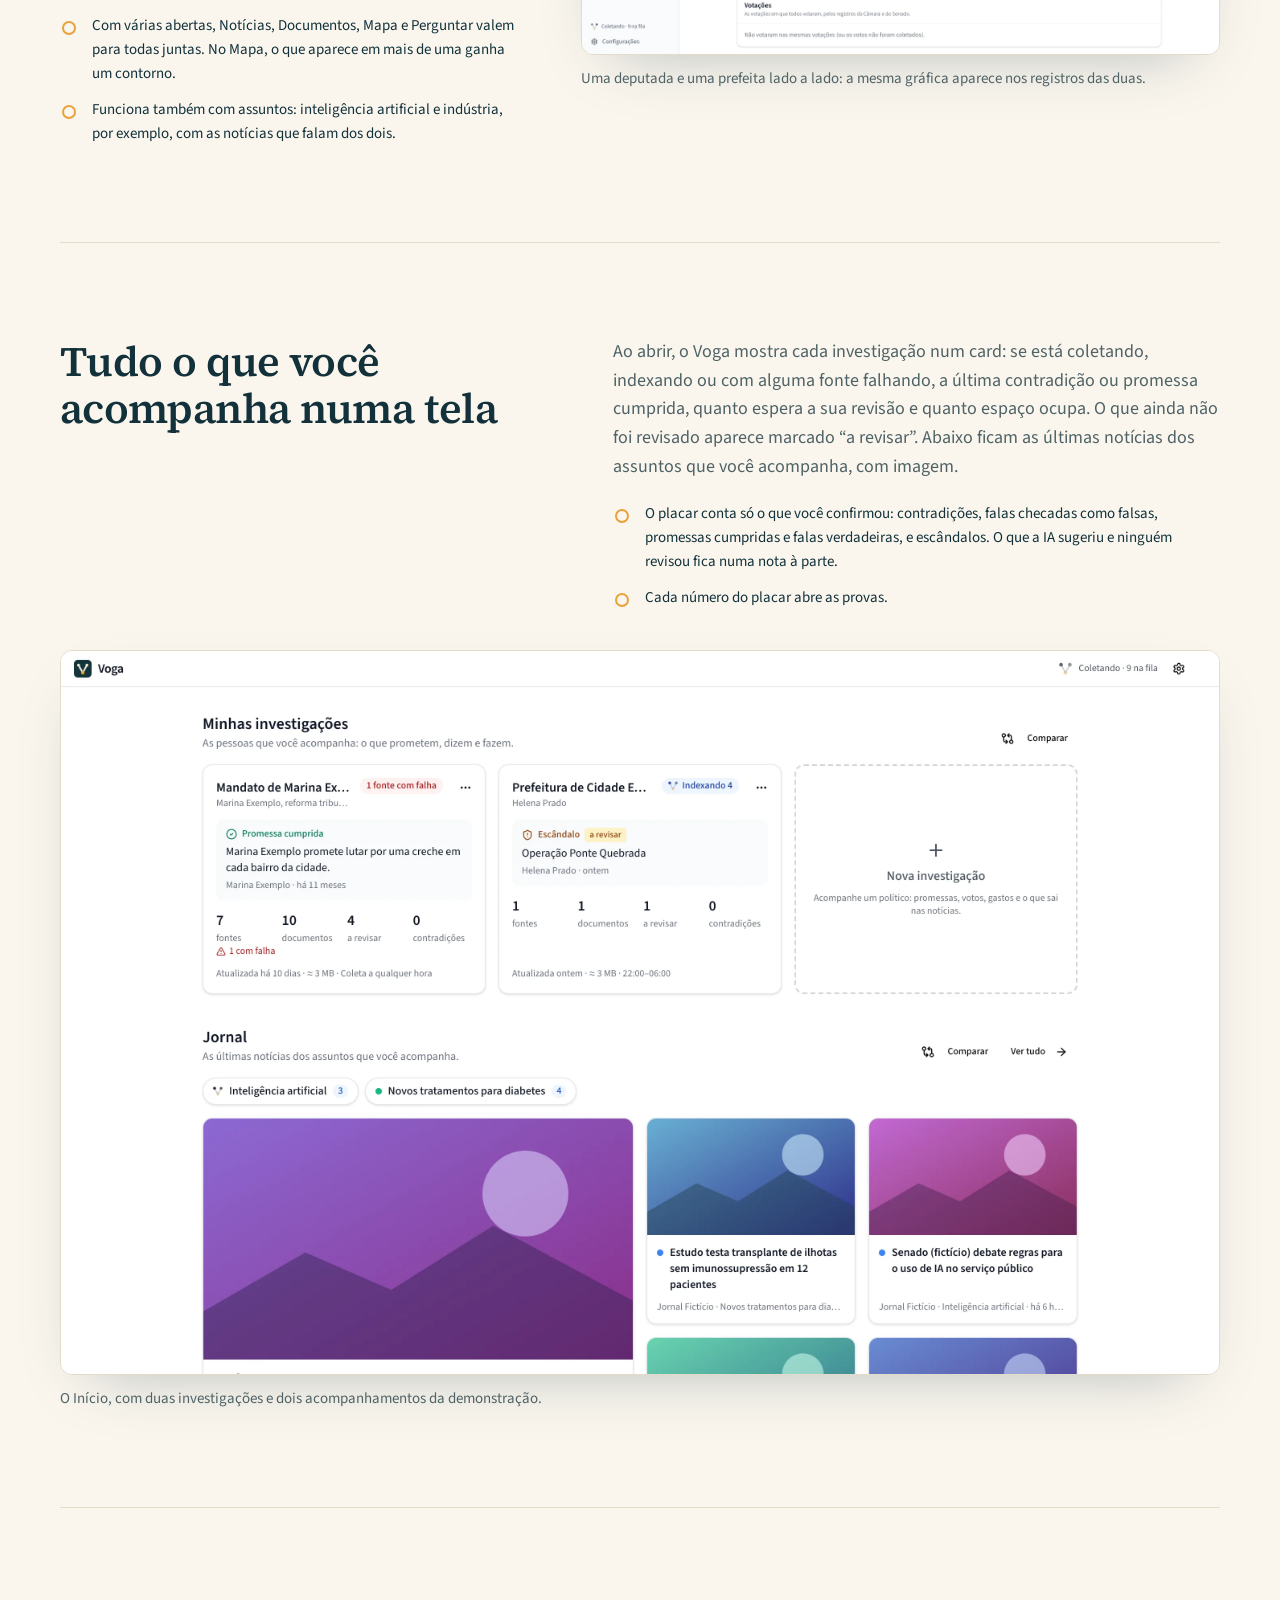
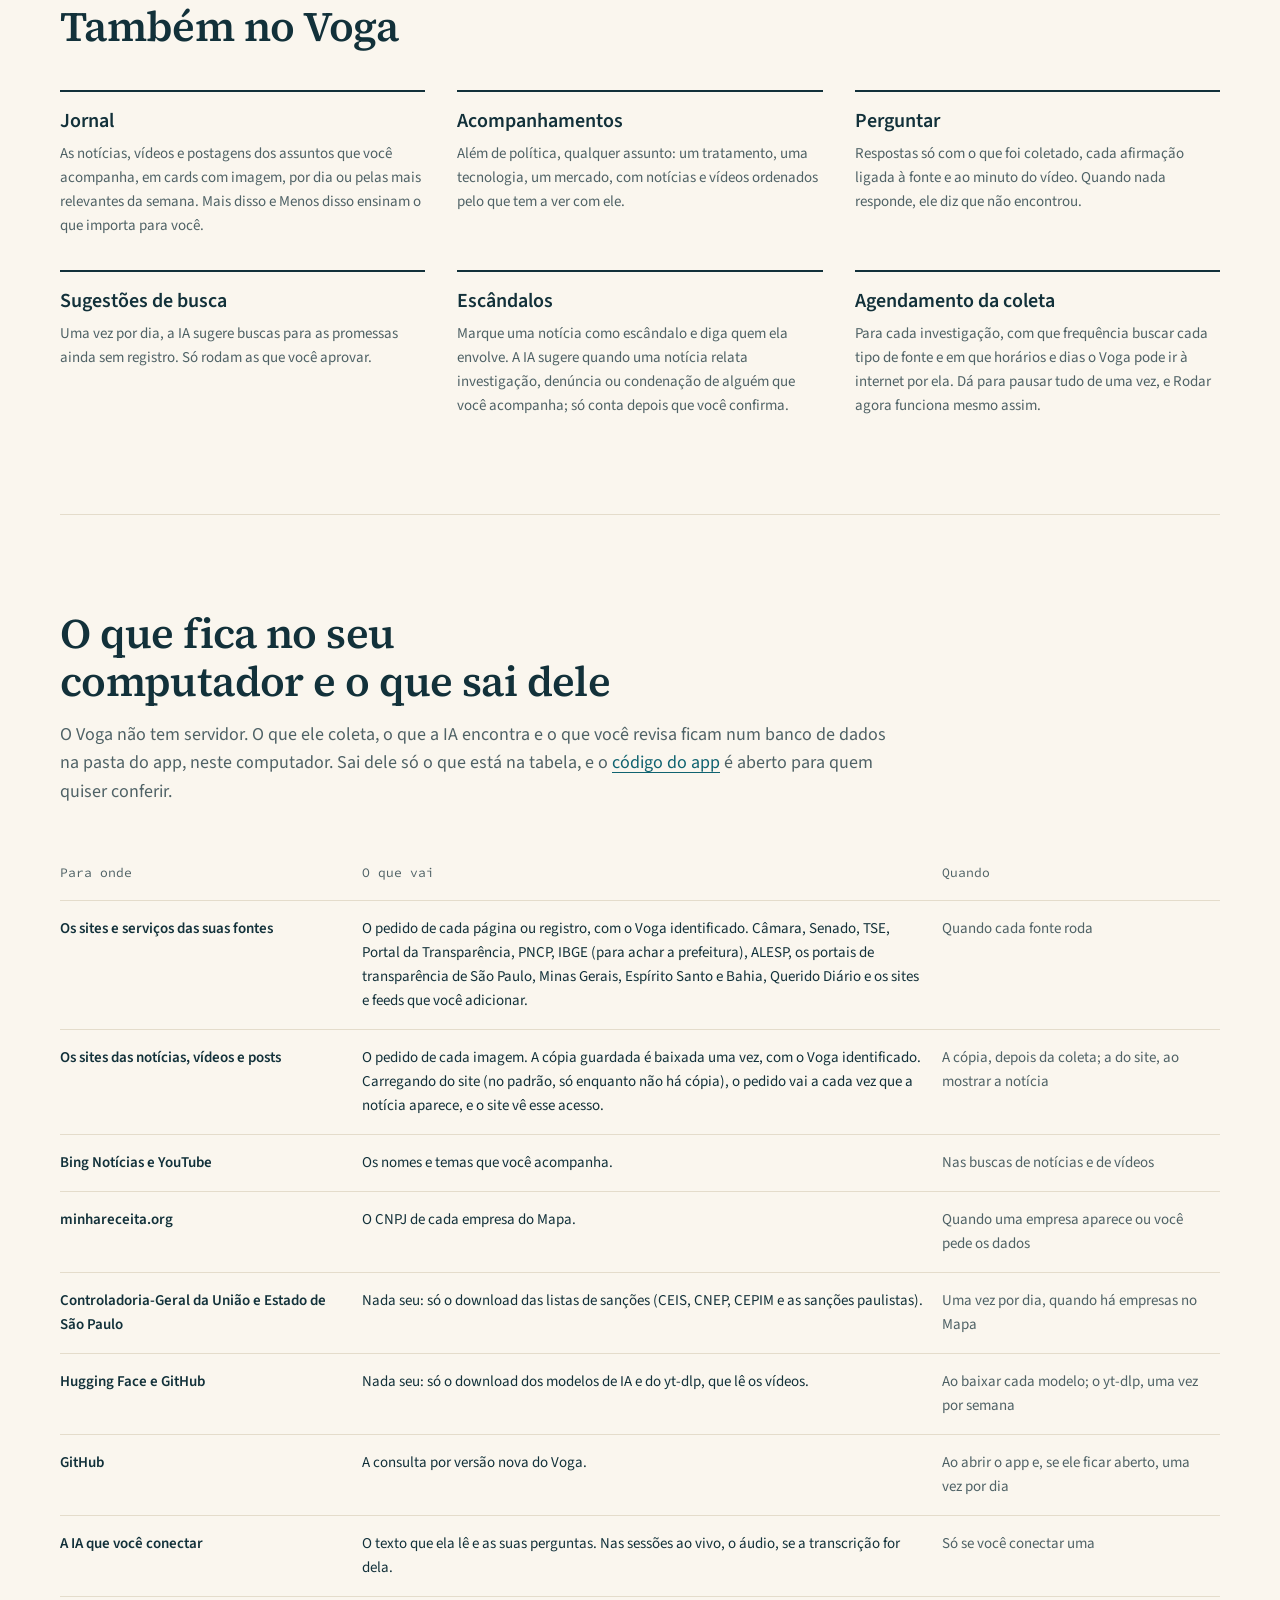
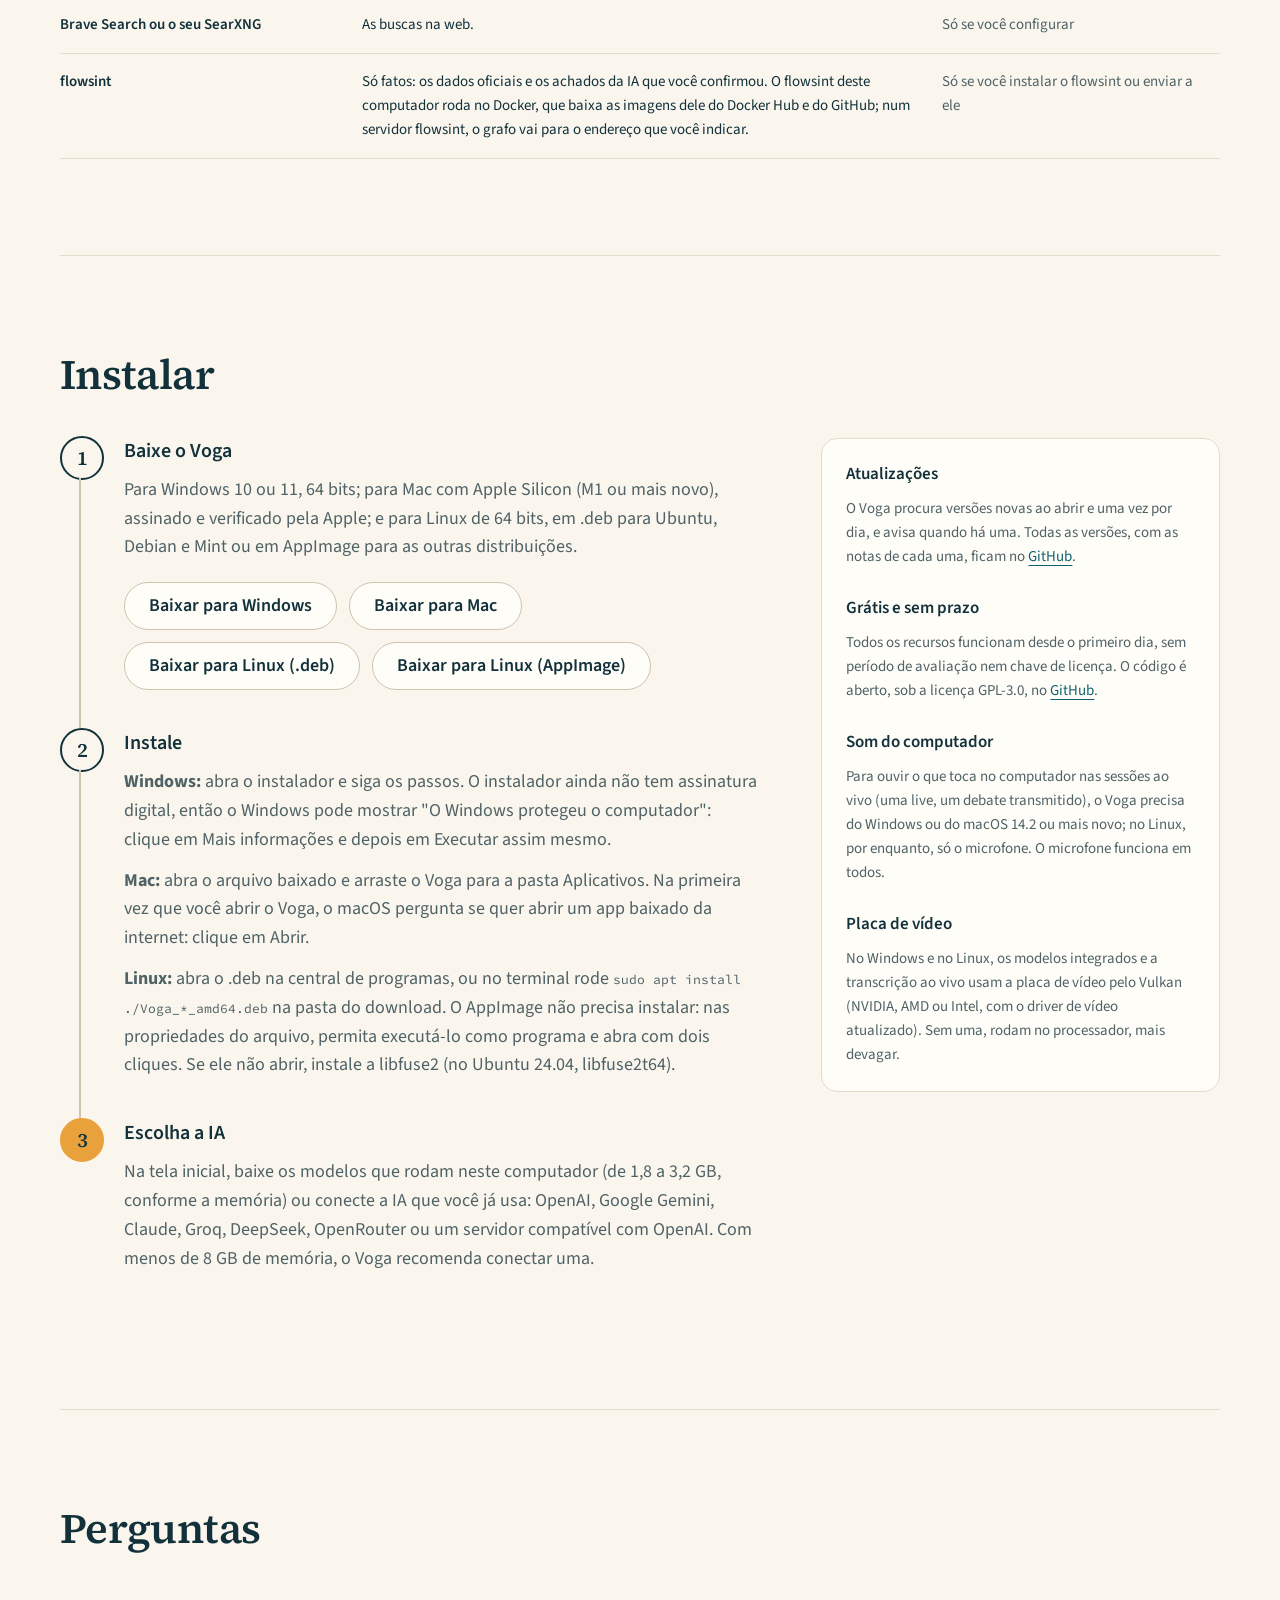
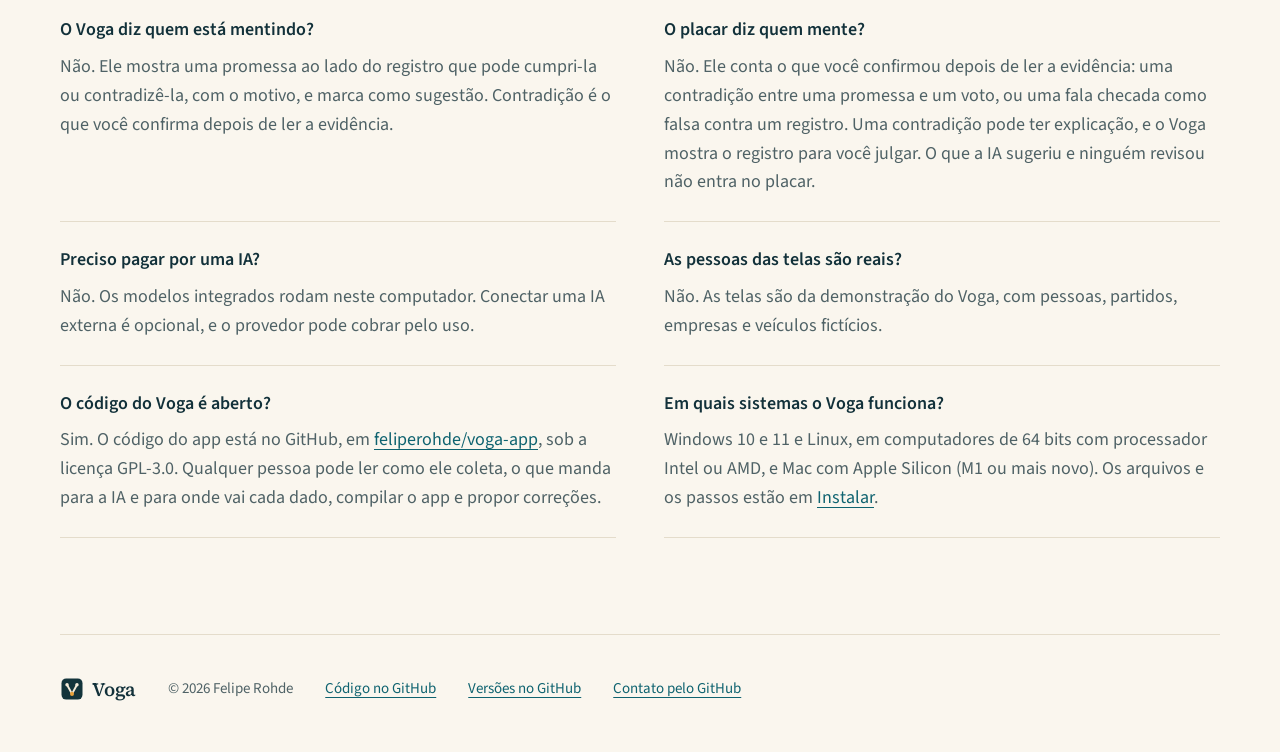
==== commit 3826f05a: "Melhoria no botao de download." ====
--- a/site/index.html
+++ b/site/index.html
@@ -4,12 +4,12 @@
 	<meta charset="utf-8">
 	<meta name="viewport" content="width=device-width, initial-scale=1">
 	<title>Voga: o que o político prometeu, ao lado do que ele fez</title>
-	<meta name="description" content="App para Mac, Windows e Linux que acompanha políticos brasileiros: junta discursos, vídeos, notícias e os dados oficiais da Câmara, do Senado e do TSE e aponta onde uma promessa foi cumprida ou contradita, com o registro ao lado.">
+	<meta name="description" content="App para Windows, Mac e Linux que acompanha políticos brasileiros: junta discursos, vídeos, notícias e os dados oficiais da Câmara, do Senado e do TSE e aponta onde uma promessa foi cumprida ou contradita, com o registro ao lado.">
 	<link rel="canonical" href="https://feliperohde.github.io/voga/">
 	<meta property="og:type" content="website">
 	<meta property="og:locale" content="pt_BR">
 	<meta property="og:title" content="Voga: o que o político prometeu, ao lado do que ele fez">
-	<meta property="og:description" content="Promessas, votos, projetos, gastos e emendas lado a lado, com a prova. Para Mac, Windows e Linux, com a IA rodando no próprio computador.">
+	<meta property="og:description" content="Promessas, votos, projetos, gastos e emendas lado a lado, com a prova. Para Windows, Mac e Linux, com a IA rodando no próprio computador.">
 	<meta property="og:url" content="https://feliperohde.github.io/voga/">
 	<meta property="og:image" content="https://feliperohde.github.io/voga/screenshots/claims-light.webp">
 	<meta name="color-scheme" content="light dark">
@@ -23,7 +23,7 @@
 	<link rel="stylesheet" href="styles.css">
 	<!-- The visitor's theme, before paint; without one, the CSS follows the system -->
 	<script>try { var t = localStorage.getItem('voga-site-theme'); if (t === 'light' || t === 'dark') document.documentElement.dataset.theme = t; } catch (e) {}</script>
-	<script type="application/ld+json">{"@context":"https://schema.org","@type":"SoftwareApplication","name":"Voga","operatingSystem":"macOS, Windows, Linux","applicationCategory":"ReferenceApplication","inLanguage":"pt-BR","url":"https://feliperohde.github.io/voga/","downloadUrl":"https://github.com/feliperohde/voga/releases/latest","license":"https://www.gnu.org/licenses/gpl-3.0.html","isAccessibleForFree":true}</script>
+	<script type="application/ld+json">{"@context":"https://schema.org","@type":"SoftwareApplication","name":"Voga","operatingSystem":"Windows, macOS, Linux","applicationCategory":"ReferenceApplication","inLanguage":"pt-BR","url":"https://feliperohde.github.io/voga/","downloadUrl":"https://github.com/feliperohde/voga/releases/latest","license":"https://www.gnu.org/licenses/gpl-3.0.html","isAccessibleForFree":true}</script>
 	<script src="main.js" defer></script>
 </head>
 <body>
@@ -46,7 +46,15 @@
 					<svg class="icon-moon" viewBox="0 0 24 24" aria-hidden="true"><path d="M20 14.5A8 8 0 0 1 9.5 4a8 8 0 1 0 10.5 10.5Z"/></svg>
 					<svg class="icon-sun" viewBox="0 0 24 24" aria-hidden="true"><circle cx="12" cy="12" r="4"/><path d="M12 2.5v2.5M12 19v2.5M2.5 12H5M19 12h2.5M5.3 5.3l1.8 1.8M16.9 16.9l1.8 1.8M5.3 18.7l1.8-1.8M16.9 7.1l1.8-1.8"/></svg>
 				</button>
-				<a class="button button-small header-download" href="https://github.com/feliperohde/voga/releases/latest" data-download="">Baixar para Mac</a>
+				<details class="download-menu header-download">
+					<summary class="button button-small">Baixar<svg viewBox="0 0 24 24" aria-hidden="true"><path d="m6 9 6 6 6-6"/></svg></summary>
+					<div class="menu-panel">
+						<a href="https://github.com/feliperohde/voga/releases/latest" data-download="windows">Windows <span>10 e 11, 64 bits</span></a>
+						<a href="https://github.com/feliperohde/voga/releases/latest" data-download="mac">Mac <span>Chip M1 ou mais novo</span></a>
+						<a href="https://github.com/feliperohde/voga/releases/latest" data-download="deb">Linux (.deb) <span>Ubuntu, Debian e Mint</span></a>
+						<a href="https://github.com/feliperohde/voga/releases/latest" data-download="appimage">Linux (AppImage) <span>Outras distribuições</span></a>
+					</div>
+				</details>
 				<details class="menu">
 					<summary aria-label="Abrir o menu"><span class="menu-label">Menu</span><svg viewBox="0 0 24 24" aria-hidden="true"><path d="M4 7h16M4 12h16M4 17h16"/></svg></summary>
 					<nav class="menu-panel" aria-label="Seções">
@@ -55,7 +63,11 @@
 						<a href="#ao-vivo">Ao vivo</a>
 						<a href="#dados">Seus dados</a>
 						<a href="#instalar">Instalar</a>
-						<a class="button" href="https://github.com/feliperohde/voga/releases/latest" data-download="">Baixar para Mac</a>
+						<p class="menu-heading">Baixar</p>
+						<a href="https://github.com/feliperohde/voga/releases/latest" data-download="windows">Windows <span>10 e 11, 64 bits</span></a>
+						<a href="https://github.com/feliperohde/voga/releases/latest" data-download="mac">Mac <span>Chip M1 ou mais novo</span></a>
+						<a href="https://github.com/feliperohde/voga/releases/latest" data-download="deb">Linux (.deb) <span>Ubuntu, Debian e Mint</span></a>
+						<a href="https://github.com/feliperohde/voga/releases/latest" data-download="appimage">Linux (AppImage) <span>Outras distribuições</span></a>
 					</nav>
 				</details>
 			</div>
@@ -68,10 +80,18 @@
 				<h1>O que o político prometeu, ao lado do que ele fez.</h1>
 				<p class="lead">O Voga junta discursos, entrevistas, vídeos, notícias e os dados oficiais da Câmara, do Senado e do TSE sobre quem você acompanha. A IA aponta onde uma promessa foi cumprida ou contradita, sempre com o registro ao lado, e só conta o que você confirmar.</p>
 				<div class="actions">
-					<a class="button" href="https://github.com/feliperohde/voga/releases/latest" data-download="">Baixar para Mac</a>
+					<details class="download-menu">
+						<summary class="button">Baixar o Voga<svg viewBox="0 0 24 24" aria-hidden="true"><path d="m6 9 6 6 6-6"/></svg></summary>
+						<div class="menu-panel">
+							<a href="https://github.com/feliperohde/voga/releases/latest" data-download="windows">Windows <span>10 e 11, 64 bits</span></a>
+							<a href="https://github.com/feliperohde/voga/releases/latest" data-download="mac">Mac <span>Chip M1 ou mais novo</span></a>
+							<a href="https://github.com/feliperohde/voga/releases/latest" data-download="deb">Linux (.deb) <span>Ubuntu, Debian e Mint</span></a>
+							<a href="https://github.com/feliperohde/voga/releases/latest" data-download="appimage">Linux (AppImage) <span>Outras distribuições</span></a>
+						</div>
+					</details>
 					<a class="button secondary" href="#instalar">Ver como instalar</a>
 				</div>
-				<p class="download-meta" data-release-meta aria-live="polite">Mac com Apple Silicon (M1 ou mais novo)</p>
+				<p class="download-meta" data-release-meta aria-live="polite">Para Windows, Mac e Linux</p>
 			</div>
 
 			<figure class="example" aria-label="Exemplo de promessa ligada a um registro">
@@ -237,18 +257,18 @@
 				<ol class="steps">
 					<li>
 						<h3>Baixe o Voga</h3>
-						<p>Para Mac com Apple Silicon (M1 ou mais novo), assinado e verificado pela Apple; para Windows 10 ou 11, 64 bits; e para Linux de 64 bits, em .deb para Ubuntu, Debian e Mint ou em AppImage para as outras distribuições.</p>
+						<p>Para Windows 10 ou 11, 64 bits; para Mac com Apple Silicon (M1 ou mais novo), assinado e verificado pela Apple; e para Linux de 64 bits, em .deb para Ubuntu, Debian e Mint ou em AppImage para as outras distribuições.</p>
 						<div class="actions">
-							<a class="button" href="https://github.com/feliperohde/voga/releases/latest" data-download="mac">Baixar para Mac</a>
 							<a class="button secondary" href="https://github.com/feliperohde/voga/releases/latest" data-download="windows">Baixar para Windows</a>
+							<a class="button secondary" href="https://github.com/feliperohde/voga/releases/latest" data-download="mac">Baixar para Mac</a>
 							<a class="button secondary" href="https://github.com/feliperohde/voga/releases/latest" data-download="deb">Baixar para Linux (.deb)</a>
 							<a class="button secondary" href="https://github.com/feliperohde/voga/releases/latest" data-download="appimage">Baixar para Linux (AppImage)</a>
 						</div>
 					</li>
 					<li>
 						<h3>Instale</h3>
+						<p><strong>Windows:</strong> abra o instalador e siga os passos. O instalador ainda não tem assinatura digital, então o Windows pode mostrar "O Windows protegeu o computador": clique em Mais informações e depois em Executar assim mesmo.</p>
 						<p><strong>Mac:</strong> abra o arquivo baixado e arraste o Voga para a pasta Aplicativos. Na primeira vez que você abrir o Voga, o macOS pergunta se quer abrir um app baixado da internet: clique em Abrir.</p>
-						<p><strong>Windows:</strong> abra o instalador e siga os passos. O instalador ainda não tem assinatura digital, então o Windows pode mostrar "O Windows protegeu o computador": clique em Mais informações e depois em Executar assim mesmo.</p>
 						<p><strong>Linux:</strong> abra o .deb na central de programas, ou no terminal rode <code>sudo apt install ./Voga_*_amd64.deb</code> na pasta do download. O AppImage não precisa instalar: nas propriedades do arquivo, permita executá-lo como programa e abra com dois cliques. Se ele não abrir, instale a libfuse2 (no Ubuntu 24.04, libfuse2t64).</p>
 					</li>
 					<li>
@@ -293,8 +313,8 @@
 					<dd>Sim. O código do app está no GitHub, em <a href="https://github.com/feliperohde/voga-app">feliperohde/voga-app</a>, sob a licença GPL-3.0. Qualquer pessoa pode ler como ele coleta, o que manda para a IA e para onde vai cada dado, compilar o app e propor correções.</dd>
 				</div>
 				<div>
-					<dt>Tem versão para Windows ou Linux?</dt>
-					<dd>Sim, para Windows 10 e 11 e para Linux, em computadores de 64 bits com processador Intel ou AMD. Os arquivos e os passos estão em <a href="#instalar">Instalar</a>.</dd>
+					<dt>Em quais sistemas o Voga funciona?</dt>
+					<dd>Windows 10 e 11 e Linux, em computadores de 64 bits com processador Intel ou AMD, e Mac com Apple Silicon (M1 ou mais novo). Os arquivos e os passos estão em <a href="#instalar">Instalar</a>.</dd>
 				</div>
 			</dl>
 		</section>
--- a/site/styles.css
+++ b/site/styles.css
@@ -386,8 +386,65 @@
 	box-shadow: var(--shot-shadow);
 }
 
-.menu-panel .button {
+/* Download: a menu of systems, each with what it needs (and, once GitHub answers, its size) */
+.download-menu {
+	position: relative;
+}
+
+.download-menu summary {
+	gap: var(--space-2);
+	list-style: none;
+	cursor: pointer;
+}
+
+.download-menu summary::-webkit-details-marker {
+	display: none;
+}
+
+.download-menu summary svg {
+	width: 18px;
+	height: 18px;
+	fill: none;
+	stroke: currentColor;
+	stroke-width: 2;
+	stroke-linecap: round;
+	stroke-linejoin: round;
+	transition: transform 150ms;
+}
+
+.download-menu[open] summary svg {
+	transform: rotate(180deg);
+}
+
+.download-menu .menu-panel {
+	z-index: 5;
+	min-width: 260px;
+}
+
+.hero .download-menu .menu-panel {
+	right: auto;
+	left: 0;
+}
+
+.menu-panel [data-download] {
+	display: grid;
+	gap: 2px;
+	font-weight: 600;
+}
+
+.menu-panel [data-download] span {
+	color: var(--text-muted);
+	font-size: var(--text-mono);
+	font-weight: 400;
+}
+
+.menu-heading {
 	margin-top: var(--space-2);
+	padding: var(--space-3) var(--space-3) var(--space-1);
+	border-top: 1px solid var(--border-color);
+	color: var(--text-muted);
+	font-family: var(--font-mono);
+	font-size: var(--text-mono);
 }
 
 /* Buttons: name the action; primary is the teal (amber in dark) pill */
